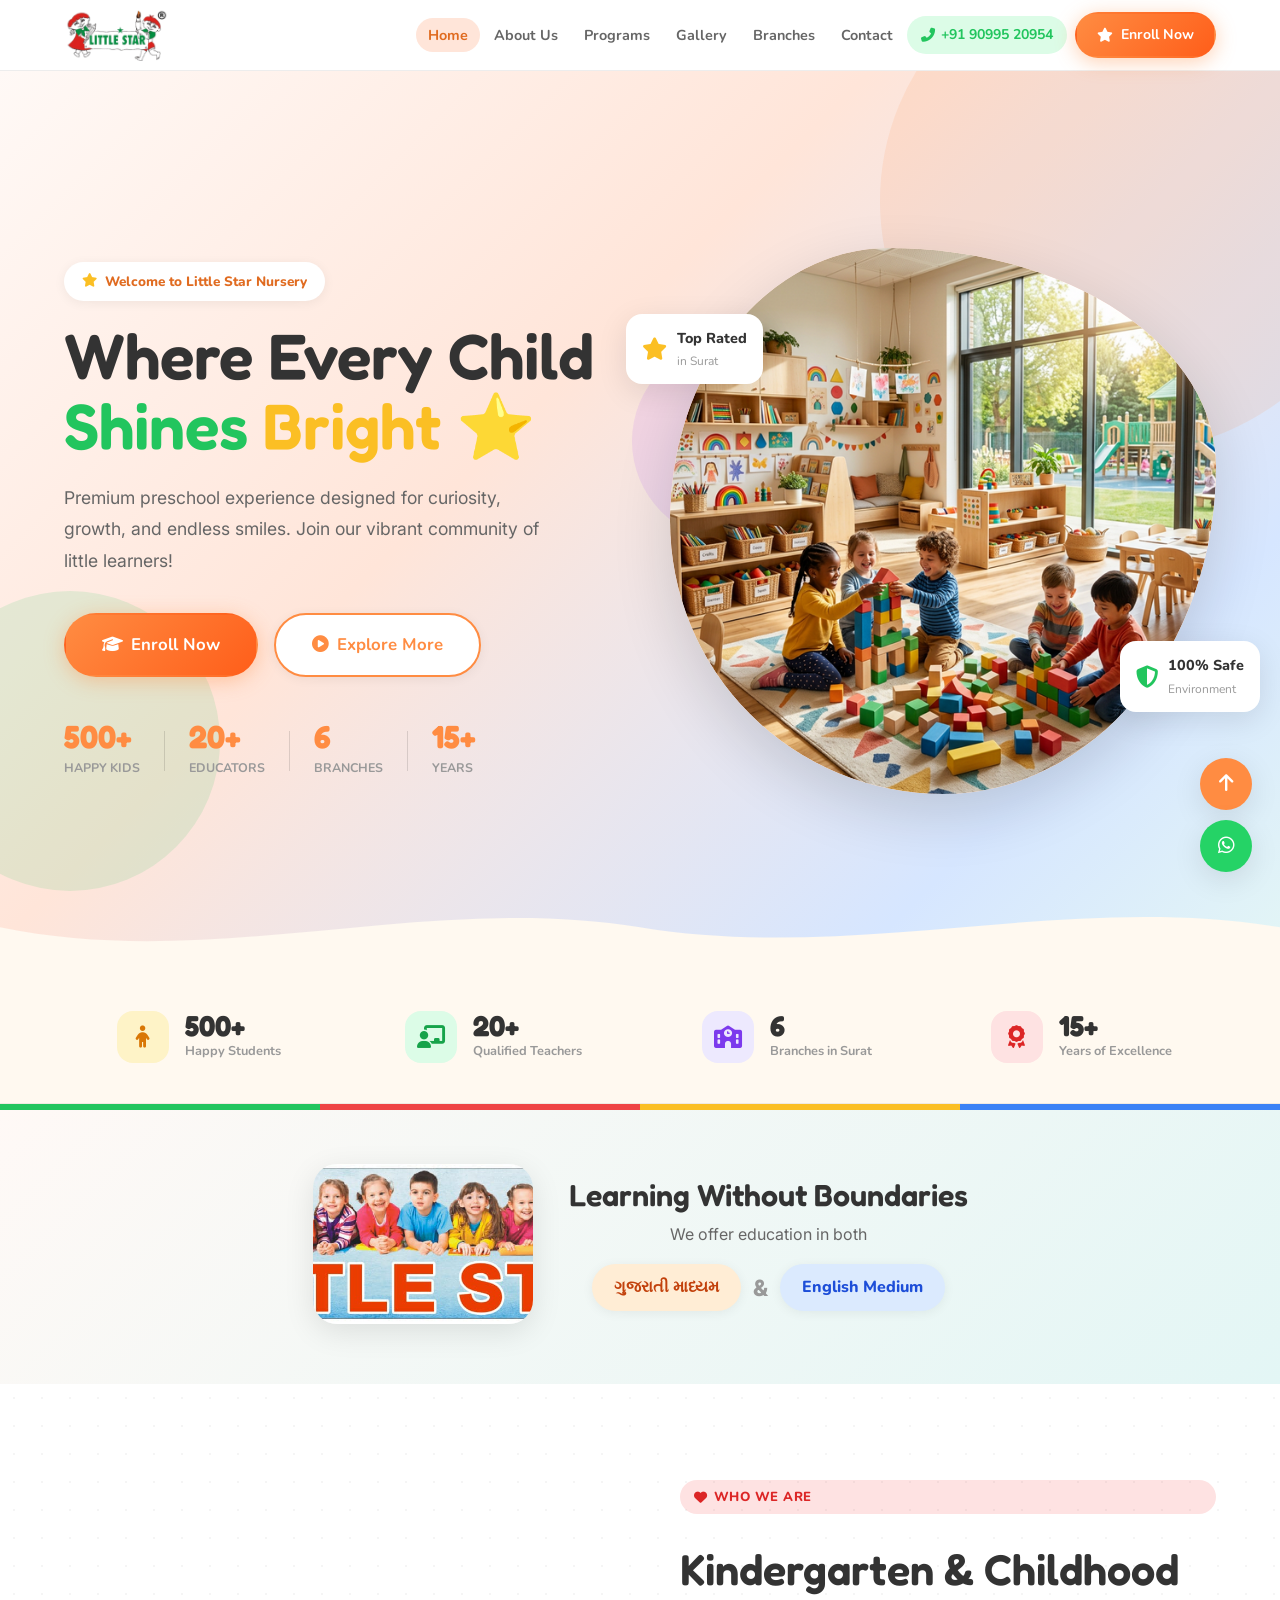
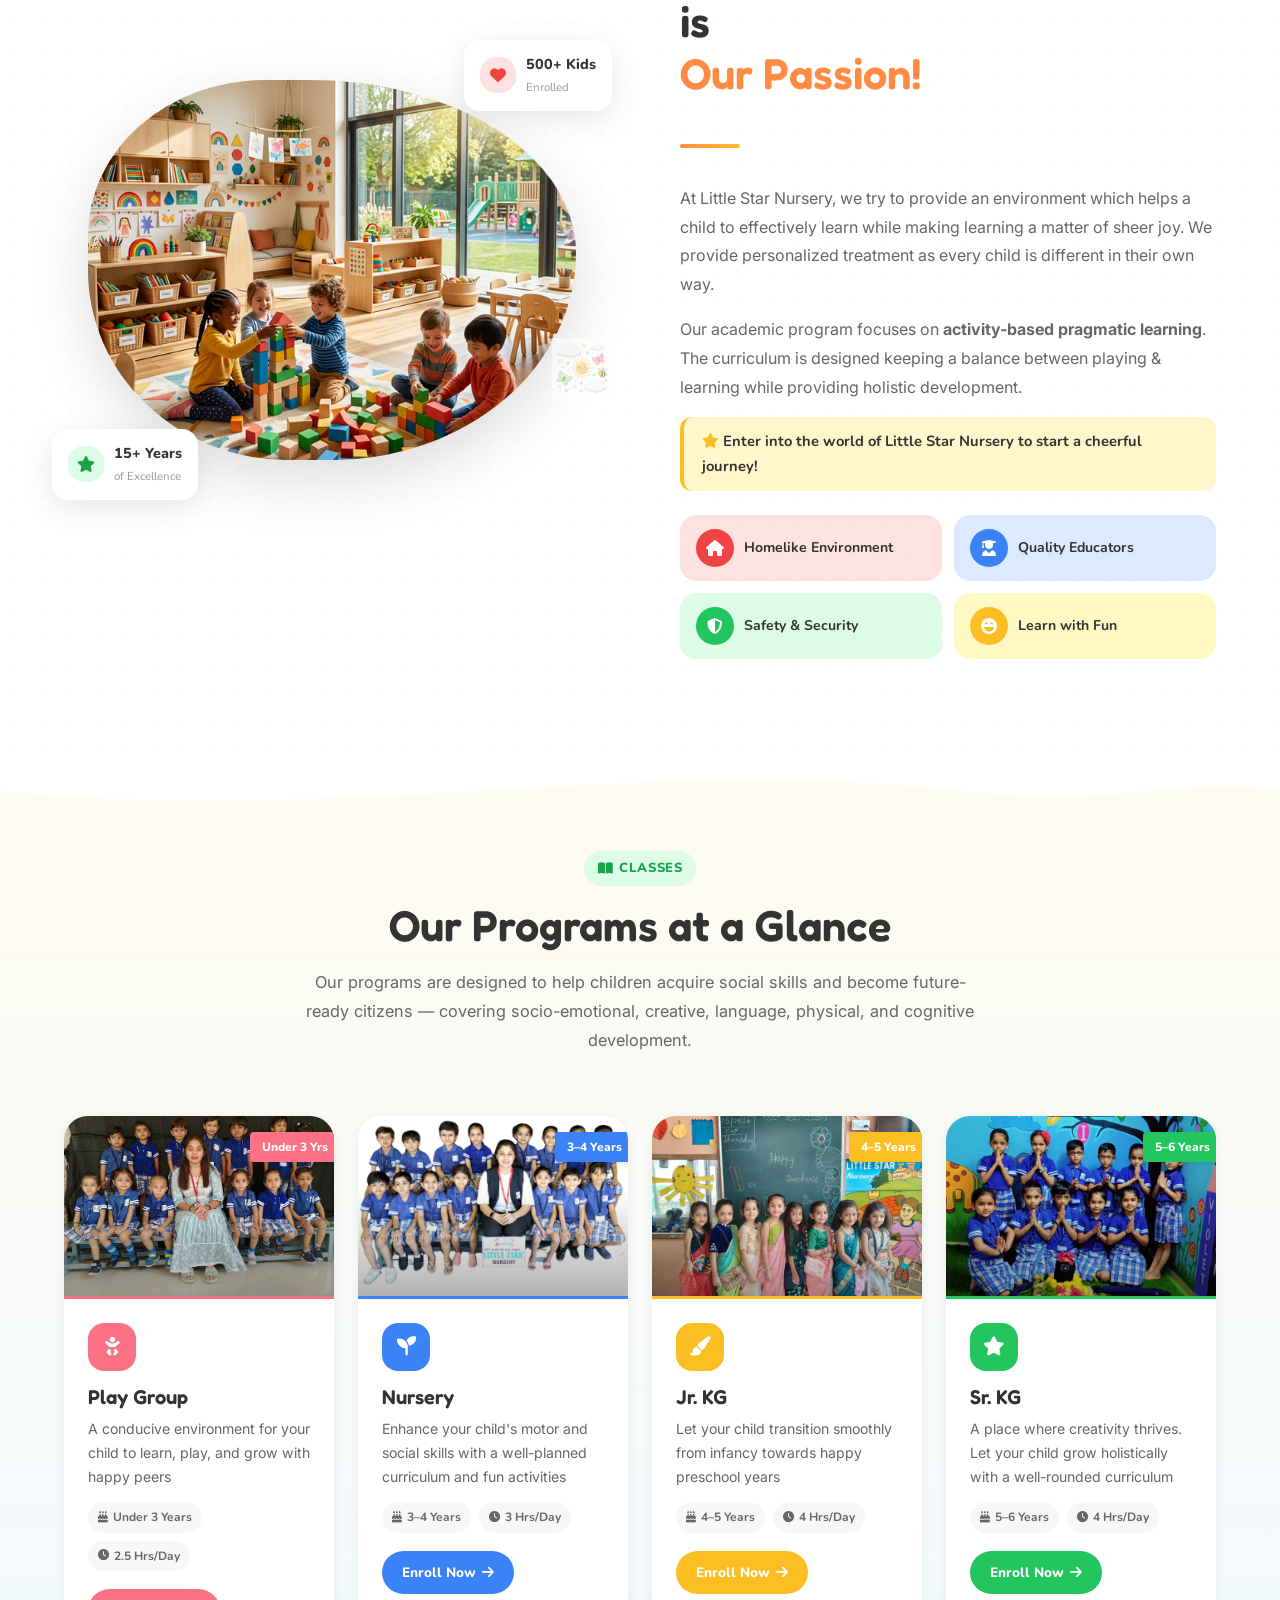
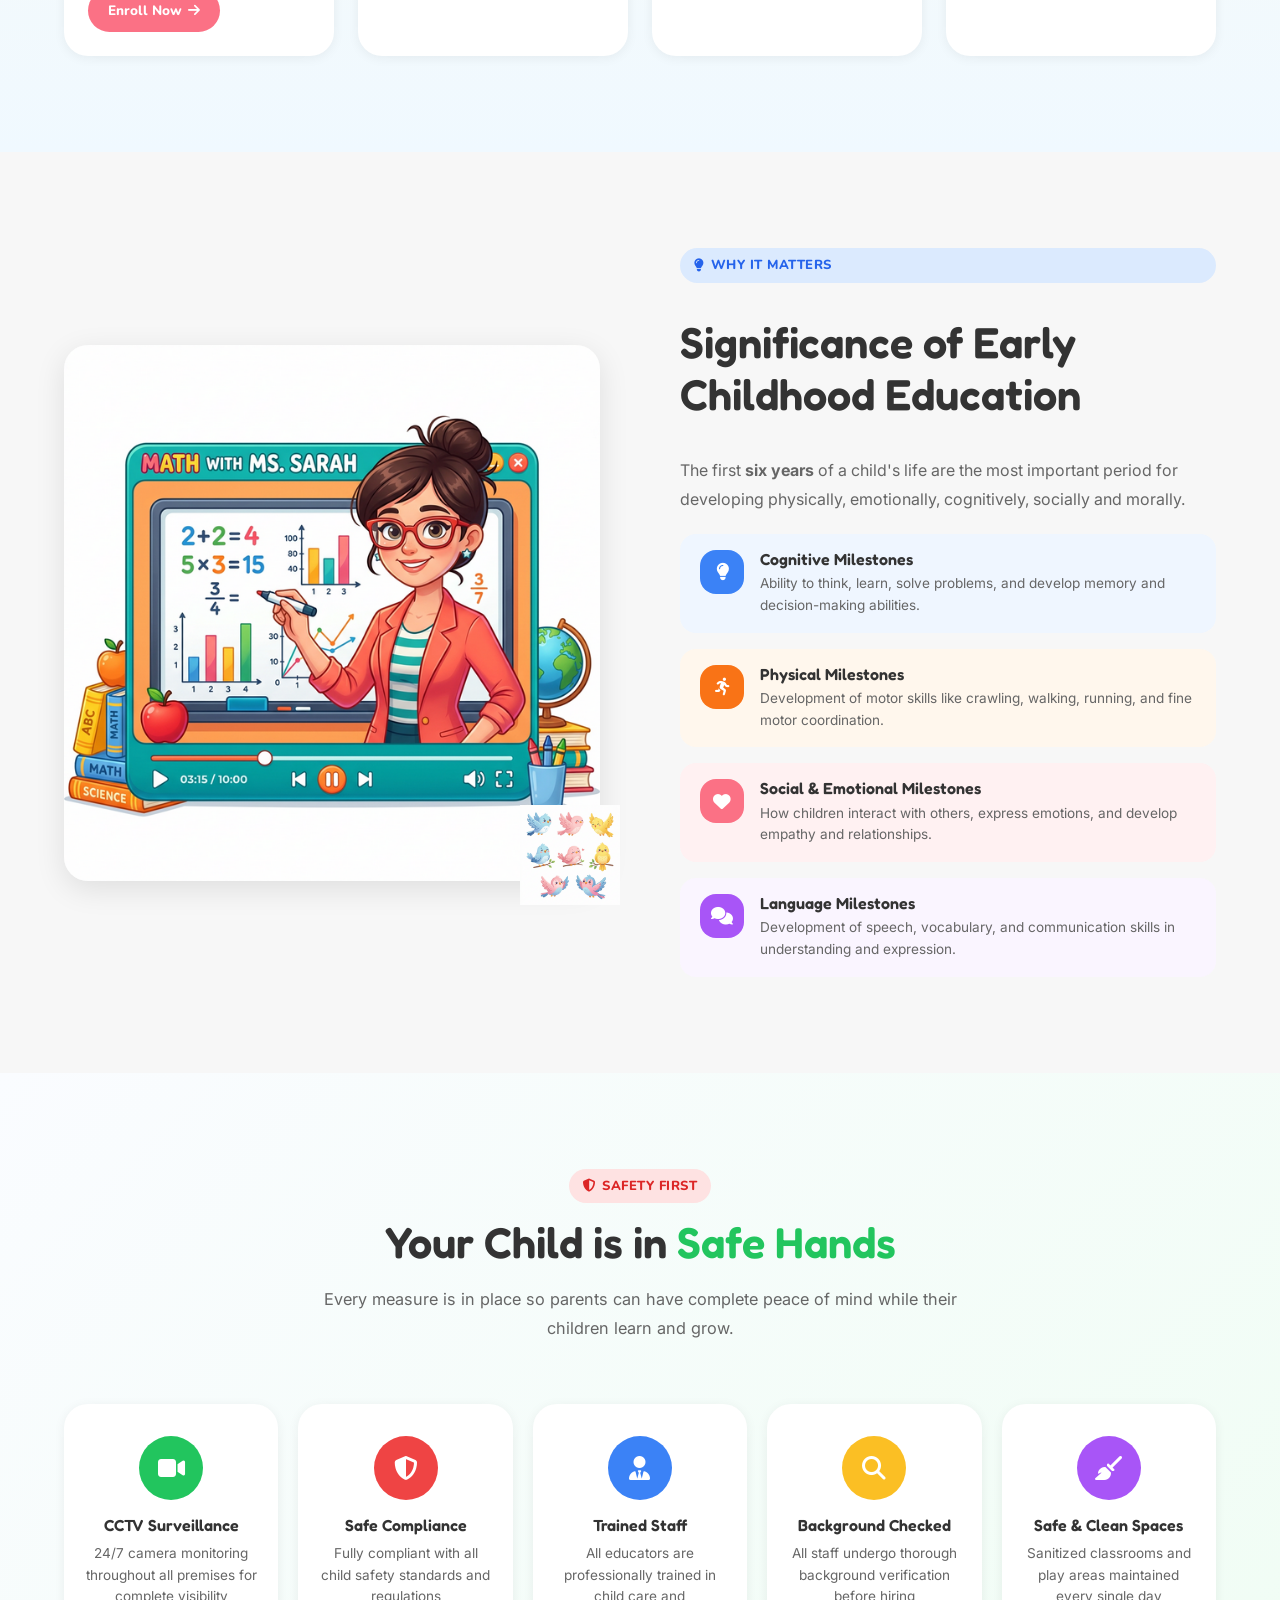
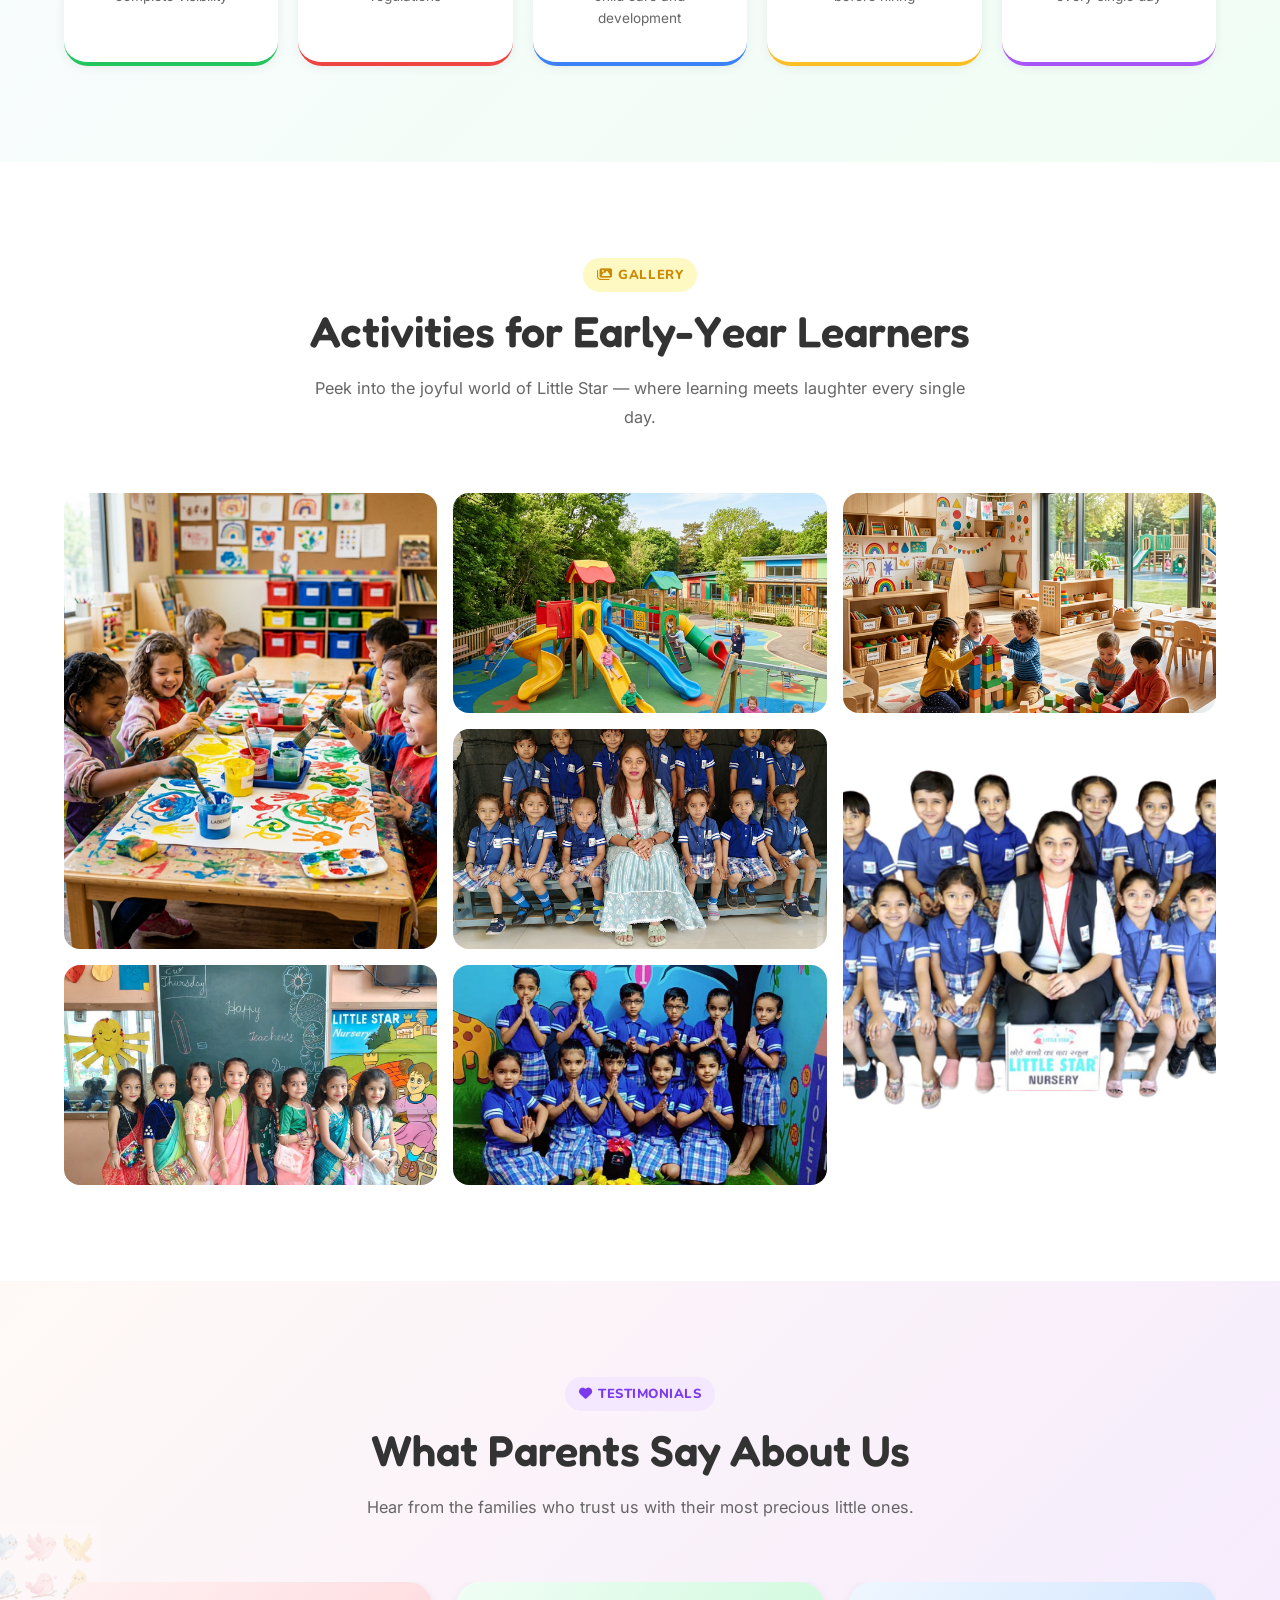
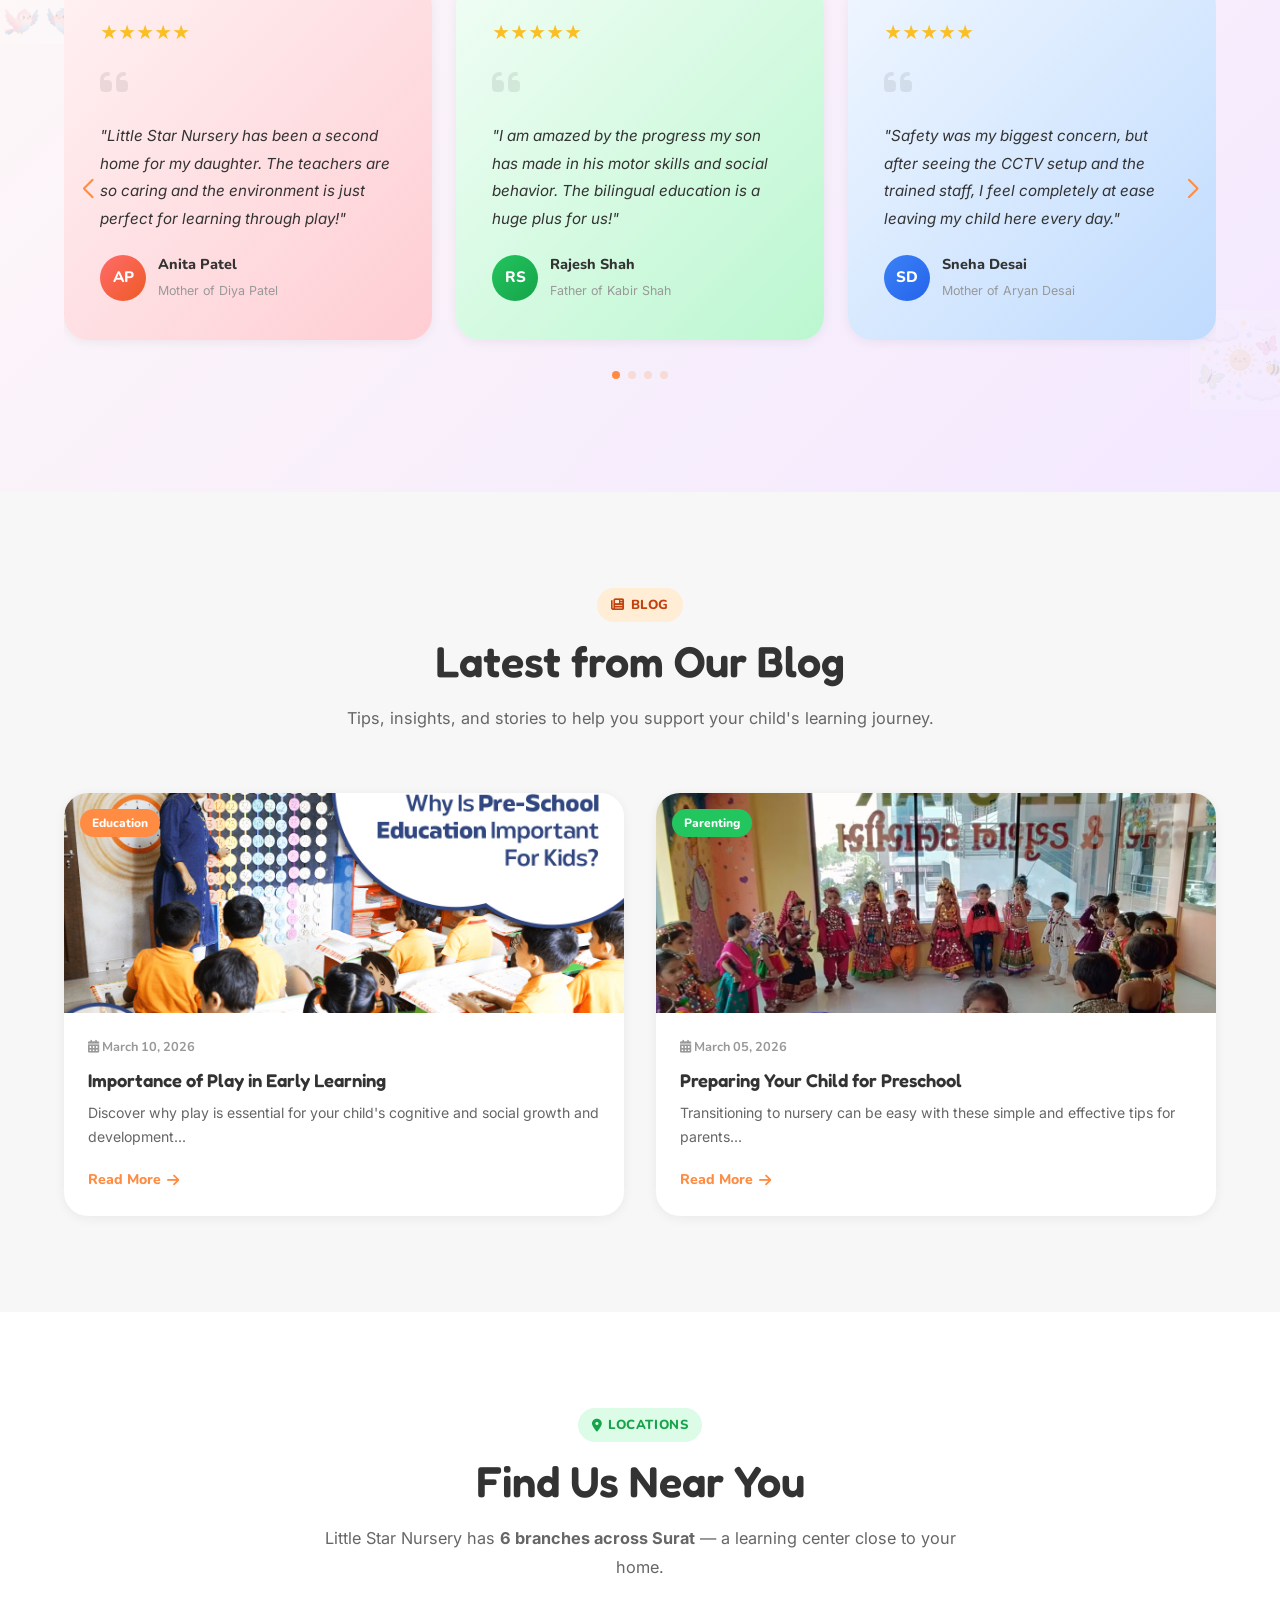
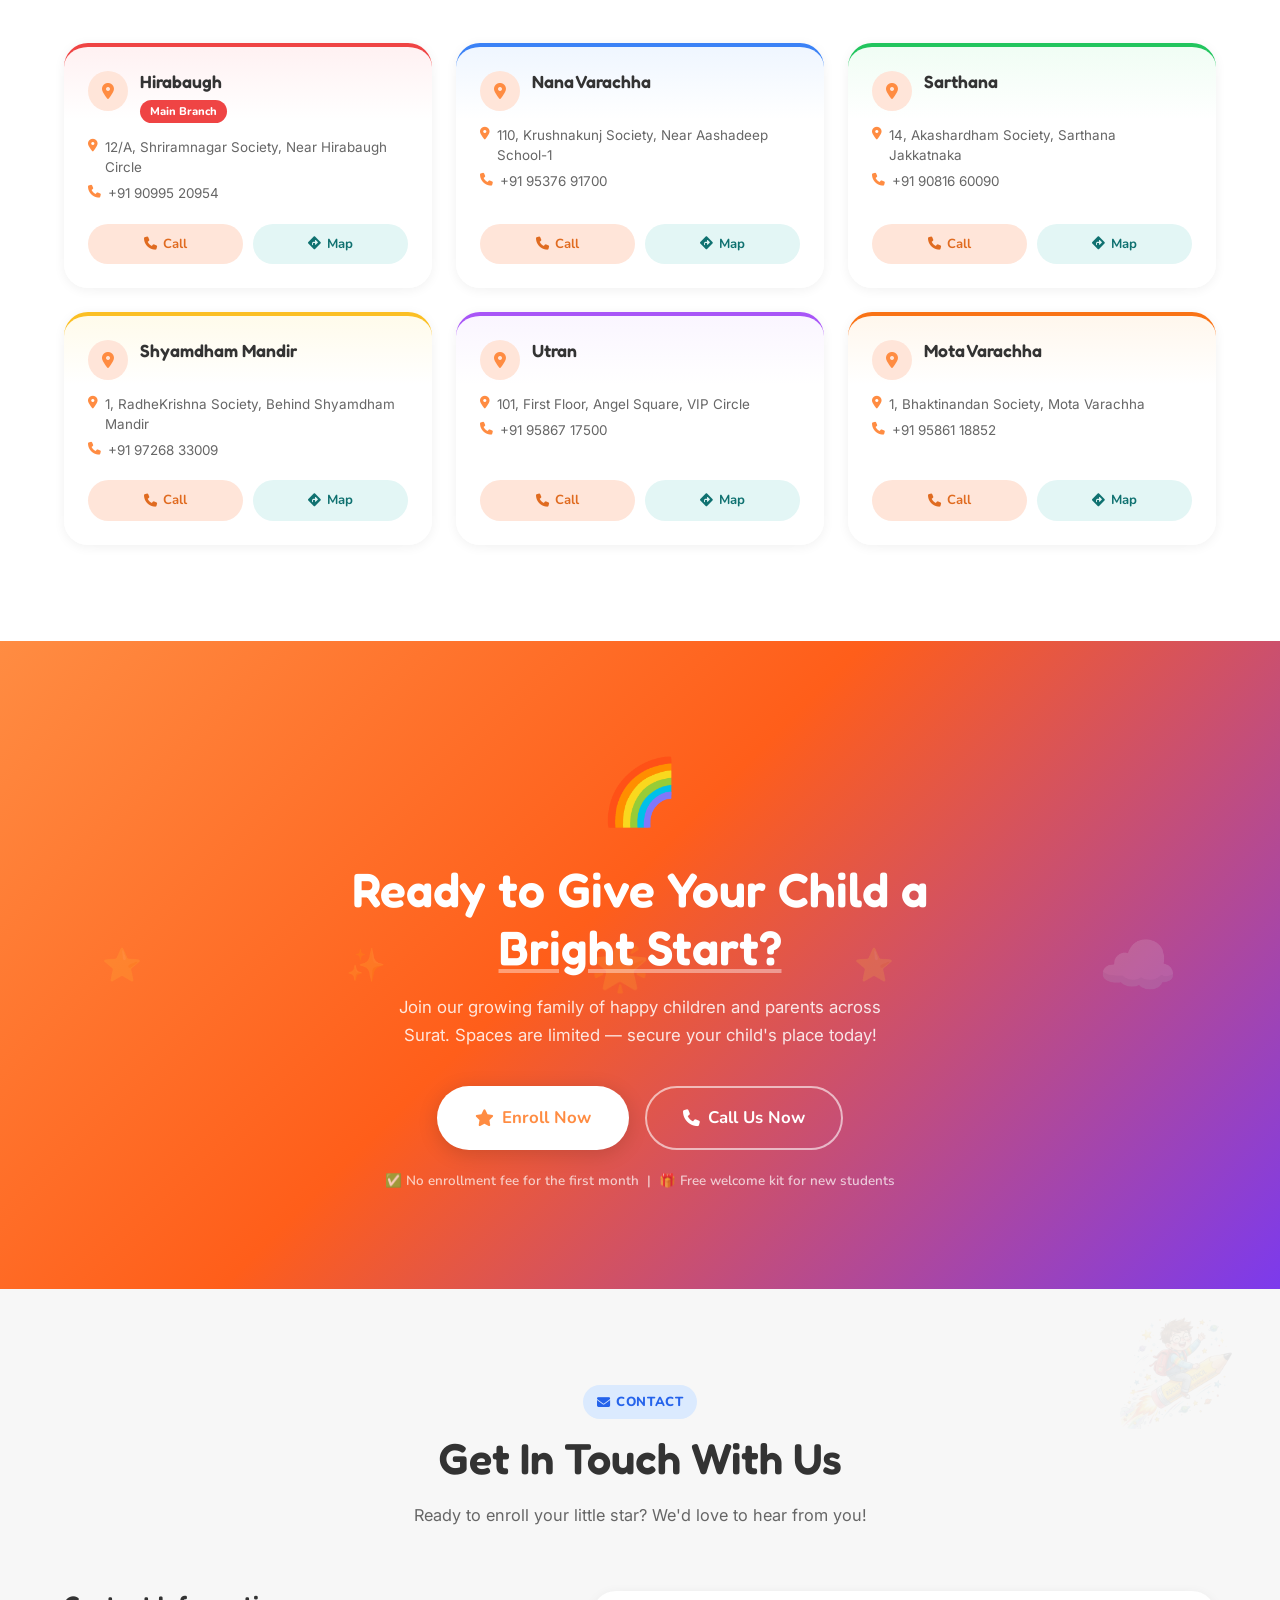
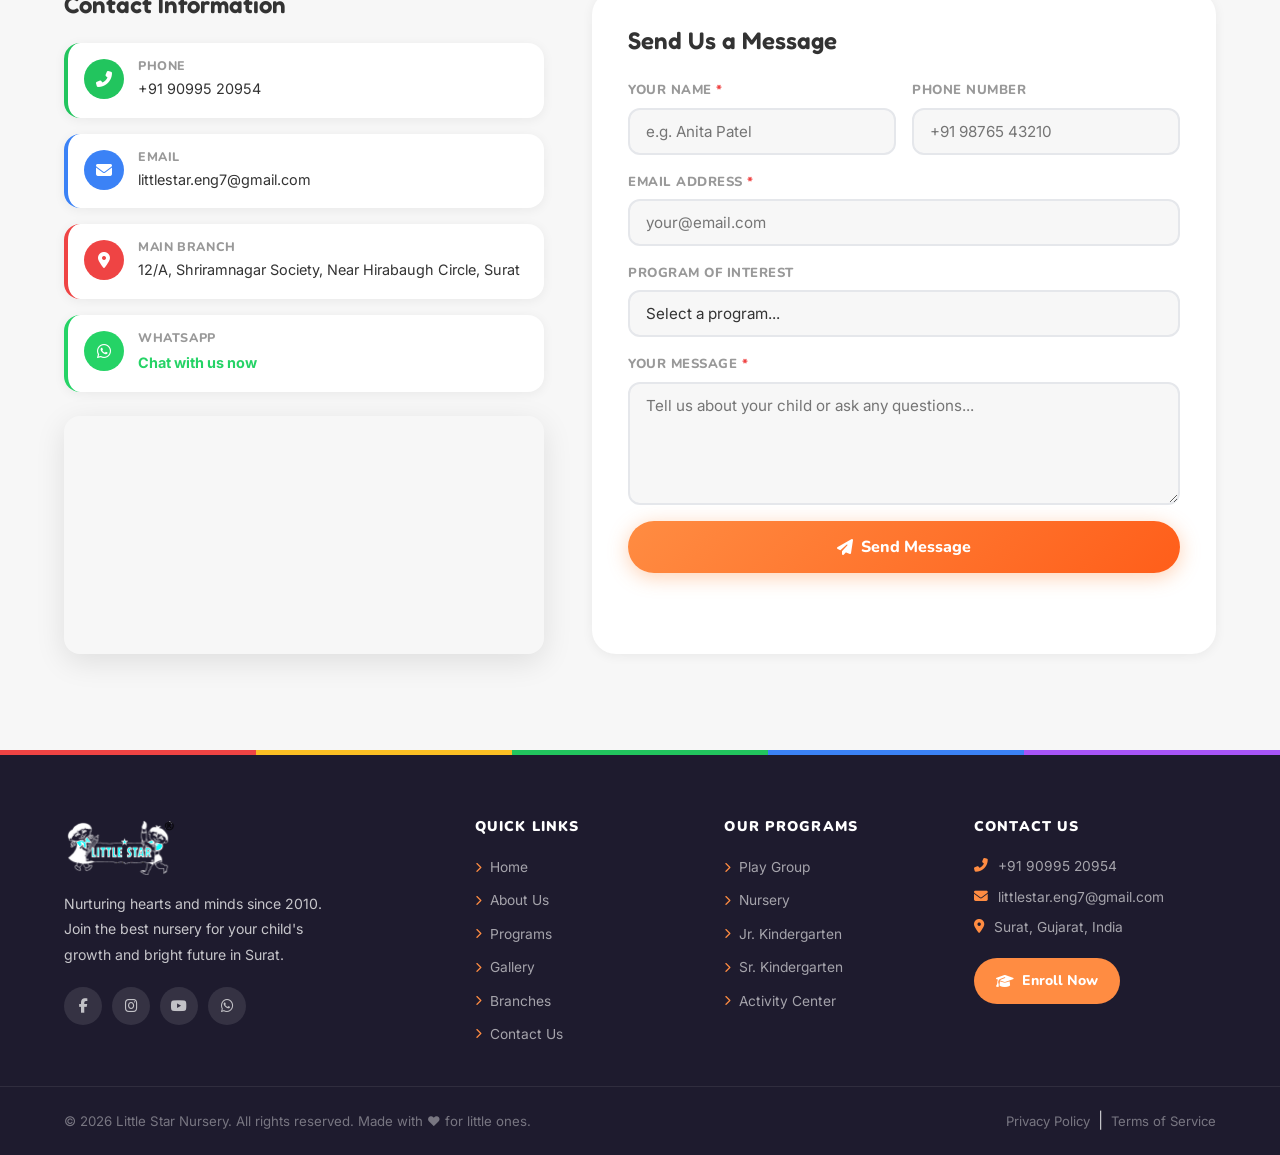
==== index.html @ d2637291 "First" ====
<!DOCTYPE html>
<html lang="en">

<head>
  <meta charset="UTF-8" />
  <meta name="viewport" content="width=device-width, initial-scale=1.0" />
  <title>Little Star Nursery | Premium Preschool & Learning Center – Surat</title>
  <meta name="description"
    content="Little Star Nursery – A vibrant, safe, and engaging preschool for your little stars to shine. Surat's best nursery offering English & Gujarati medium education." />
  <link rel="preconnect" href="https://fonts.googleapis.com" />
  <link rel="preconnect" href="https://fonts.gstatic.com" crossorigin />
  <link
    href="https://fonts.googleapis.com/css2?family=Fredoka:wght@400;500;600;700&family=Nunito:wght@400;500;600;700;800;900&family=Inter:wght@400;500;600&display=swap"
    rel="stylesheet" />
  <link rel="stylesheet" href="https://cdnjs.cloudflare.com/ajax/libs/font-awesome/6.4.0/css/all.min.css" />
  <link rel="stylesheet" href="https://cdn.jsdelivr.net/npm/swiper@11/swiper-bundle.min.css" />
  <link rel="stylesheet" href="style.css" />
</head>

<body>

  <!-- ========== HEADER / NAV ========== -->
  <header class="header" id="header">
    <nav class="nav container">
      <a href="#home" class="nav__logo">
        <img src="assets/images/logo.png" alt="Little Star Nursery Logo" class="nav__logo-img" />
      </a>

      <ul class="nav__menu" id="navMenu">
        <li><a href="#home" class="nav__link active">Home</a></li>
        <li><a href="#about" class="nav__link">About Us</a></li>
        <li><a href="#programs" class="nav__link">Programs</a></li>
        <li><a href="#gallery" class="nav__link">Gallery</a></li>
        <li><a href="#branches" class="nav__link">Branches</a></li>
        <li><a href="#contact" class="nav__link">Contact</a></li>
        <li>
          <a href="tel:+919099520954" class="nav__phone">
            <i class="fas fa-phone-alt"></i> +91 90995 20954
          </a>
        </li>
        <li><a href="#contact" class="btn btn--primary nav__cta"><i class="fas fa-star"></i> Enroll Now</a></li>
      </ul>

      <button class="nav__hamburger" id="hamburger" aria-label="Toggle menu" aria-expanded="false">
        <span></span><span></span><span></span>
      </button>
    </nav>
  </header>

  <!-- ========== HERO ========== -->
  <section class="hero" id="home">
    <div class="hero__circle hc-1"></div>
    <div class="hero__circle hc-2"></div>
    <div class="hero__circle hc-3"></div>
    <div class="hero__circle hc-4"></div>

    <div class="container hero__inner">
      <div class="hero__content" data-aos="fade-right">
        <div class="hero__badge-top">
          <i class="fas fa-star"></i> Welcome to Little Star Nursery
        </div>
        <h1 class="hero__heading">
          Where Every Child<br>
          <span class="ht-green">Shines</span>
          <span class="ht-yellow">Bright</span>
          <span class="ht-star">⭐</span>
        </h1>
        <p class="hero__sub">Premium preschool experience designed for curiosity, growth, and endless smiles. Join our
          vibrant community of little learners!</p>
        <div class="hero__actions">
          <a href="#contact" class="btn btn--primary btn--lg"><i class="fas fa-graduation-cap"></i> Enroll Now</a>
          <a href="#about" class="btn btn--outline btn--lg"><i class="fas fa-play-circle"></i> Explore More</a>
        </div>
        <div class="hero__stats">
          <div class="hero__stat">
            <span class="hero__stat-num" data-target="500" data-suffix="+">0+</span>
            <span class="hero__stat-label">Happy Kids</span>
          </div>
          <div class="hero__stat-divider"></div>
          <div class="hero__stat">
            <span class="hero__stat-num" data-target="20" data-suffix="+">0+</span>
            <span class="hero__stat-label">Educators</span>
          </div>
          <div class="hero__stat-divider"></div>
          <div class="hero__stat">
            <span class="hero__stat-num" data-target="6" data-suffix="">0</span>
            <span class="hero__stat-label">Branches</span>
          </div>
          <div class="hero__stat-divider"></div>
          <div class="hero__stat">
            <span class="hero__stat-num" data-target="15" data-suffix="+">0+</span>
            <span class="hero__stat-label">Years</span>
          </div>
        </div>
      </div>

      <div class="hero__visual" data-aos="fade-left">
        <div class="hero__img-wrap">
          <img src="assets/images/nursery_hero_vibrant.png" alt="Kids learning at Little Star Nursery"
            class="hero__main-img" />
          
        </div>
        <div class="hv-badge hv-badge-1">
            <i class="fas fa-star" style="color:#FBBF24;"></i>
            <div><strong>Top Rated</strong><span>in Surat</span></div>
          </div>
          <div class="hv-badge hv-badge-2">
            <i class="fas fa-shield-alt" style="color:#22C55E;"></i>
            <div><strong>100% Safe</strong><span>Environment</span></div>
          </div>
      </div>
    </div>

    <div class="hero__wave">
      <svg viewBox="0 0 1440 110" fill="none" xmlns="http://www.w3.org/2000/svg" preserveAspectRatio="none">
        <path d="M0 60C240 110 480 20 720 60C960 100 1200 20 1440 60V110H0V60Z" fill="#fff9f0" />
      </svg>
    </div>
  </section>

  <!-- ========== STATS BAR ========== -->
  <section class="stats-bar">
    <div class="container stats-grid">
      <div class="stat-item">
        <div class="stat-icon-wrap" style="background:#FEF3C7;color:#D97706;"><i class="fas fa-child"></i></div>
        <div>
          <div class="stat-num" data-target="500" data-suffix="+">0+</div>
          <div class="stat-label">Happy Students</div>
        </div>
      </div>
      <div class="stat-item">
        <div class="stat-icon-wrap" style="background:#DCFCE7;color:#16A34A;"><i class="fas fa-chalkboard-teacher"></i>
        </div>
        <div>
          <div class="stat-num" data-target="20" data-suffix="+">0+</div>
          <div class="stat-label">Qualified Teachers</div>
        </div>
      </div>
      <div class="stat-item">
        <div class="stat-icon-wrap" style="background:#EDE9FE;color:#7C3AED;"><i class="fas fa-school"></i></div>
        <div>
          <div class="stat-num" data-target="6" data-suffix="">0</div>
          <div class="stat-label">Branches in Surat</div>
        </div>
      </div>
      <div class="stat-item">
        <div class="stat-icon-wrap" style="background:#FEE2E2;color:#DC2626;"><i class="fas fa-award"></i></div>
        <div>
          <div class="stat-num" data-target="15" data-suffix="+">0+</div>
          <div class="stat-label">Years of Excellence</div>
        </div>
      </div>
    </div>
  </section>

  <main>

    <!-- ========== BILINGUAL BANNER ========== -->
    <section class="bilingual-section">
      <div class="bilingual-stripe-bar">
        <div class="bsb-green"></div>
        <div class="bsb-red"></div>
        <div class="bsb-yellow"></div>
        <div class="bsb-blue"></div>
      </div>
      <div class="container bilingual-inner">
       
        <div class="bilingual-main">
          <div class="bilingual-banner-img">
            <img src="assets/images/littlestar.jpg" alt="Little Star Nursery" />
          </div>
          <div class="bilingual-text-box">
            <h2>Learning Without Boundaries</h2>
            <p>We offer education in both</p>
            <div class="lang-pills">
              <span class="lang-pill guj-pill">ગુજરાતી માધ્યમ</span>
              <span class="lang-amp">&amp;</span>
              <span class="lang-pill eng-pill">English Medium</span>
            </div>
          </div>
        </div>
      
      </div>
    </section>

    <!-- ========== ABOUT ========== -->
    <section class="about-section section" id="about">
      <div class="about-dot-pattern"></div>
      <div class="container">
        <div class="about-wrapper">
          <div class="about-img-side" data-aos="fade-right">
            <div class="about-blob-wrap">
              <img src="assets/images/nursery_hero_vibrant.png" alt="Little Star Learning Environment"
                class="about-blob-img" />
            </div>
            <div class="about-float-card afc-1">
              <div class="afc-icon" style="background:#DCFCE7;color:#16A34A;"><i class="fas fa-star"></i></div>
              <div><strong>15+ Years</strong><span>of Excellence</span></div>
            </div>
            <div class="about-float-card afc-2">
              <div class="afc-icon" style="background:#FEE2E2;color:#EF4444;"><i class="fas fa-heart"></i></div>
              <div><strong>500+ Kids</strong><span>Enrolled</span></div>
            </div>
            <div class="about-decor-image">
              <img src="assets/images/nursery_decor.png" alt="" />
            </div>
          </div>

          <div class="about-content-side" data-aos="fade-left">
            <span class="sec-badge badge-red"><i class="fas fa-heart"></i> Who We Are</span>
            <h2 class="sec-heading">
              Kindergarten &amp; Childhood is<br>
              <span class="sh-accent">Our Passion!</span>
            </h2>
            <div class="sh-underline"></div>
            <p class="about-text">At Little Star Nursery, we try to provide an environment which helps a child to
              effectively learn while making learning a matter of sheer joy. We provide personalized treatment as every
              child is different in their own way.</p>
            <p class="about-text">Our academic program focuses on <strong>activity-based pragmatic learning</strong>.
              The curriculum is designed keeping a balance between playing &amp; learning while providing holistic
              development.</p>
            <p class="about-tagline">
              <i class="fas fa-star" style="color:#FBBF24;"></i>
              Enter into the world of Little Star Nursery to start a cheerful journey!
            </p>
            <div class="feature-bubbles-grid">
              <div class="fb-item fbi-red">
                <div class="fbi-icon"><i class="fas fa-home"></i></div>
                <span>Homelike Environment</span>
              </div>
              <div class="fb-item fbi-blue">
                <div class="fbi-icon"><i class="fas fa-user-graduate"></i></div>
                <span>Quality Educators</span>
              </div>
              <div class="fb-item fbi-green">
                <div class="fbi-icon"><i class="fas fa-shield-alt"></i></div>
                <span>Safety &amp; Security</span>
              </div>
              <div class="fb-item fbi-yellow">
                <div class="fbi-icon"><i class="fas fa-laugh-beam"></i></div>
                <span>Learn with Fun</span>
              </div>
            </div>
          </div>
        </div>
      </div>
    </section>

    <!-- ========== PROGRAMS ========== -->
    <section class="programs-section section" id="programs">
      <div class="programs-wave-top">
        <svg viewBox="0 0 1440 80" fill="none" xmlns="http://www.w3.org/2000/svg" preserveAspectRatio="none">
          <path d="M0 40C360 80 720 0 1080 40C1260 60 1350 20 1440 40V0H0V40Z" fill="white" />
        </svg>
      </div>
      <div class="container">
        <div class="section-header text-center" data-aos="fade-up">
          <span class="sec-badge badge-green"><i class="fas fa-book-open"></i> Classes</span>
          <h2 class="sec-heading">Our Programs at a Glance</h2>
          <p class="sec-lead">Our programs are designed to help children acquire social skills and become future-ready
            citizens — covering socio-emotional, creative, language, physical, and cognitive development.</p>
        </div>

        <div class="programs-grid">
          <!-- Play Group -->
          <div class="prog-card" data-aos="fade-up" data-aos-delay="0">
            <div class="prog-ribbon ribbon-pink">Under 3 Yrs</div>
            <div class="prog-img-wrap">
              <img src="assets/images/class-1.jpg" alt="Play Group" />
              <div class="prog-img-overlay"></div>
            </div>
            <div class="prog-body prog-body-pink">
              <div class="prog-icon pi-pink"><i class="fas fa-baby"></i></div>
              <h3>Play Group</h3>
              <p>A conducive environment for your child to learn, play, and grow with happy peers</p>
              <div class="prog-meta">
                <span class="pm-item"><i class="fas fa-birthday-cake"></i> Under 3 Years</span>
                <span class="pm-item"><i class="fas fa-clock"></i> 2.5 Hrs/Day</span>
              </div>
              <a href="#contact" class="prog-btn pbtn-pink">Enroll Now <i class="fas fa-arrow-right"></i></a>
            </div>
          </div>

          <!-- Nursery -->
          <div class="prog-card" data-aos="fade-up" data-aos-delay="100">
            <div class="prog-ribbon ribbon-blue">3–4 Years</div>
            <div class="prog-img-wrap">
              <img src="assets/images/class-2.jpg" alt="Nursery" />
              <div class="prog-img-overlay"></div>
            </div>
            <div class="prog-body prog-body-blue">
              <div class="prog-icon pi-blue"><i class="fas fa-seedling"></i></div>
              <h3>Nursery</h3>
              <p>Enhance your child's motor and social skills with a well-planned curriculum and fun activities</p>
              <div class="prog-meta">
                <span class="pm-item"><i class="fas fa-birthday-cake"></i> 3–4 Years</span>
                <span class="pm-item"><i class="fas fa-clock"></i> 3 Hrs/Day</span>
              </div>
              <a href="#contact" class="prog-btn pbtn-blue">Enroll Now <i class="fas fa-arrow-right"></i></a>
            </div>
          </div>

          <!-- Jr. KG -->
          <div class="prog-card" data-aos="fade-up" data-aos-delay="200">
            <div class="prog-ribbon ribbon-yellow">4–5 Years</div>
            <div class="prog-img-wrap">
              <img src="assets/images/class-3.jpg" alt="JR.KG" />
              <div class="prog-img-overlay"></div>
            </div>
            <div class="prog-body prog-body-yellow">
              <div class="prog-icon pi-yellow"><i class="fas fa-paint-brush"></i></div>
              <h3>Jr. KG</h3>
              <p>Let your child transition smoothly from infancy towards happy preschool years</p>
              <div class="prog-meta">
                <span class="pm-item"><i class="fas fa-birthday-cake"></i> 4–5 Years</span>
                <span class="pm-item"><i class="fas fa-clock"></i> 4 Hrs/Day</span>
              </div>
              <a href="#contact" class="prog-btn pbtn-yellow">Enroll Now <i class="fas fa-arrow-right"></i></a>
            </div>
          </div>

          <!-- Sr. KG -->
          <div class="prog-card" data-aos="fade-up" data-aos-delay="300">
            <div class="prog-ribbon ribbon-green">5–6 Years</div>
            <div class="prog-img-wrap">
              <img src="assets/images/class-4.jpg" alt="SR.KG" />
              <div class="prog-img-overlay"></div>
            </div>
            <div class="prog-body prog-body-green">
              <div class="prog-icon pi-green"><i class="fas fa-star"></i></div>
              <h3>Sr. KG</h3>
              <p>A place where creativity thrives. Let your child grow holistically with a well-rounded curriculum</p>
              <div class="prog-meta">
                <span class="pm-item"><i class="fas fa-birthday-cake"></i> 5–6 Years</span>
                <span class="pm-item"><i class="fas fa-clock"></i> 4 Hrs/Day</span>
              </div>
              <a href="#contact" class="prog-btn pbtn-green">Enroll Now <i class="fas fa-arrow-right"></i></a>
            </div>
          </div>
        </div>
      </div>
    </section>

    <!-- ========== EARLY EDUCATION ========== -->
    <section class="early-edu-section section">
      <div class="container">
        <div class="early-edu-wrapper">
          <div class="early-edu-visual" data-aos="fade-right">
            <img src="assets/images/educator_illustration.png" alt="Early Childhood Education" class="edu-main-img" />
            <div class="edu-birds-decor">
              <img src="assets/images/playful_birds.png" alt="" />
            </div>
          </div>
          <div class="early-edu-content" data-aos="fade-left">
            <span class="sec-badge badge-blue"><i class="fas fa-lightbulb"></i> Why It Matters</span>
            <h2 class="sec-heading">Significance of Early Childhood Education</h2>
            <p class="early-lead">The first <strong>six years</strong> of a child's life are the most important period
              for developing physically, emotionally, cognitively, socially and morally.</p>
            <div class="milestones-list">
              <div class="milestone-item mi-blue">
                <div class="mi-icon"><i class="fas fa-lightbulb"></i></div>
                <div class="mi-text">
                  <h4>Cognitive Milestones</h4>
                  <p>Ability to think, learn, solve problems, and develop memory and decision-making abilities.</p>
                </div>
              </div>
              <div class="milestone-item mi-orange">
                <div class="mi-icon"><i class="fas fa-running"></i></div>
                <div class="mi-text">
                  <h4>Physical Milestones</h4>
                  <p>Development of motor skills like crawling, walking, running, and fine motor coordination.</p>
                </div>
              </div>
              <div class="milestone-item mi-pink">
                <div class="mi-icon"><i class="fas fa-heart"></i></div>
                <div class="mi-text">
                  <h4>Social &amp; Emotional Milestones</h4>
                  <p>How children interact with others, express emotions, and develop empathy and relationships.</p>
                </div>
              </div>
              <div class="milestone-item mi-purple">
                <div class="mi-icon"><i class="fas fa-comments"></i></div>
                <div class="mi-text">
                  <h4>Language Milestones</h4>
                  <p>Development of speech, vocabulary, and communication skills in understanding and expression.</p>
                </div>
              </div>
            </div>
          </div>
        </div>
      </div>
    </section>

    <!-- ========== SAFETY ========== -->
    <section class="safety-section section" id="safety">
      <div class="container">
        <div class="section-header text-center" data-aos="fade-up">
          <span class="sec-badge badge-red"><i class="fas fa-shield-alt"></i> Safety First</span>
          <h2 class="sec-heading">Your Child is in <span class="sh-green">Safe Hands</span></h2>
          <p class="sec-lead">Every measure is in place so parents can have complete peace of mind while their children
            learn and grow.</p>
        </div>
        <div class="safety-grid">
          <div class="safety-card scard-green" data-aos="fade-up" data-aos-delay="0">
            <div class="sc-icon-ring"><i class="fas fa-video"></i></div>
            <h4>CCTV Surveillance</h4>
            <p>24/7 camera monitoring throughout all premises for complete visibility</p>
          </div>
          <div class="safety-card scard-red" data-aos="fade-up" data-aos-delay="100">
            <div class="sc-icon-ring"><i class="fas fa-shield-alt"></i></div>
            <h4>Safe Compliance</h4>
            <p>Fully compliant with all child safety standards and regulations</p>
          </div>
          <div class="safety-card scard-blue" data-aos="fade-up" data-aos-delay="200">
            <div class="sc-icon-ring"><i class="fas fa-user-tie"></i></div>
            <h4>Trained Staff</h4>
            <p>All educators are professionally trained in child care and development</p>
          </div>
          <div class="safety-card scard-yellow" data-aos="fade-up" data-aos-delay="300">
            <div class="sc-icon-ring"><i class="fas fa-search"></i></div>
            <h4>Background Checked</h4>
            <p>All staff undergo thorough background verification before hiring</p>
          </div>
          <div class="safety-card scard-purple" data-aos="fade-up" data-aos-delay="400">
            <div class="sc-icon-ring"><i class="fas fa-broom"></i></div>
            <h4>Safe &amp; Clean Spaces</h4>
            <p>Sanitized classrooms and play areas maintained every single day</p>
          </div>
        </div>
      </div>
    </section>

    <!-- ========== GALLERY ========== -->
    <section class="gallery-section section" id="gallery">
      <div class="container">
        <div class="section-header text-center" data-aos="fade-up">
          <span class="sec-badge badge-yellow"><i class="fas fa-images"></i> Gallery</span>
          <h2 class="sec-heading">Activities for Early-Year Learners</h2>
          <p class="sec-lead">Peek into the joyful world of Little Star — where learning meets laughter every single
            day.</p>
        </div>
        <div class="gallery-mosaic" data-aos="fade-up">
          <div class="gm-item gm-large">
            <img src="assets/images/nursery_gallery_activity.png" alt="Art & Craft Activity" />
            <div class="gm-overlay">
              <div class="gmo-content">
                <i class="fas fa-palette"></i>
                <h4>Art &amp; Craft Activities</h4>
                <p>Creative expression through colors</p>
              </div>
            </div>
          </div>
          <div class="gm-item">
            <img src="assets/images/nursery_gallery_playground.png" alt="Outdoor Playground" />
            <div class="gm-overlay">
              <div class="gmo-content">
                <i class="fas fa-tree"></i>
                <h4>Outdoor Playground</h4>
                <p>Fun-filled physical activities</p>
              </div>
            </div>
          </div>
          <div class="gm-item">
            <img src="assets/images/nursery_hero_vibrant.png" alt="Classroom Learning" />
            <div class="gm-overlay">
              <div class="gmo-content">
                <i class="fas fa-cubes"></i>
                <h4>Classroom Learning</h4>
                <p>Play-based structured learning</p>
              </div>
            </div>
          </div>
          <div class="gm-item">
            <img src="assets/images/class-1.jpg" alt="With Our Teachers" />
            <div class="gm-overlay">
              <div class="gmo-content">
                <i class="fas fa-chalkboard-teacher"></i>
                <h4>With Our Teachers</h4>
                <p>Caring and dedicated educators</p>
              </div>
            </div>
          </div>
          <div class="gm-item gm-large">
            <img src="assets/images/class-2.jpg" alt="Our Little Stars" />
            <div class="gm-overlay">
              <div class="gmo-content">
                <i class="fas fa-users"></i>
                <h4>Our Little Stars</h4>
                <p>Growing together every day</p>
              </div>
            </div>
          </div>
          <div class="gm-item">
            <img src="assets/images/class-3.jpg" alt="Jr KG Activities" />
            <div class="gm-overlay">
              <div class="gmo-content">
                <i class="fas fa-paint-brush"></i>
                <h4>Jr. KG Program</h4>
                <p>Creative play and exploration</p>
              </div>
            </div>
          </div>
          <div class="gm-item">
            <img src="assets/images/class-4.jpg" alt="Sr KG Program" />
            <div class="gm-overlay">
              <div class="gmo-content">
                <i class="fas fa-graduation-cap"></i>
                <h4>Sr. KG Program</h4>
                <p>School readiness activities</p>
              </div>
            </div>
          </div>
        </div>
      </div>
    </section>

    <!-- ========== TESTIMONIALS ========== -->
    <section class="testimonials-section section" id="testimonials">
      <div class="testimonials-bg-decor">
        <img src="assets/images/playful_birds.png" alt="" class="tb-birds-left" />
        <img src="assets/images/nursery_decor.png" alt="" class="tb-decor-right" />
      </div>
      <div class="container">
        <div class="section-header text-center" data-aos="fade-up">
          <span class="sec-badge badge-purple"><i class="fas fa-heart"></i> Testimonials</span>
          <h2 class="sec-heading">What Parents Say About Us</h2>
          <p class="sec-lead">Hear from the families who trust us with their most precious little ones.</p>
        </div>

        <div class="swiper testimonial-swiper" data-aos="fade-up">
          <div class="swiper-wrapper">
            <div class="swiper-slide">
              <div class="testi-card tc-coral">
                <div class="tc-stars">★★★★★</div>
                <div class="tc-quote-icon"><i class="fas fa-quote-left"></i></div>
                <p class="tc-text">"Little Star Nursery has been a second home for my daughter. The teachers are so
                  caring and the environment is just perfect for learning through play!"</p>
                <div class="tc-author-row">
                  <div class="tc-avatar" style="background:linear-gradient(135deg,#FF6B6B,#ee5a24);">AP</div>
                  <div>
                    <strong>Anita Patel</strong>
                    <span>Mother of Diya Patel</span>
                  </div>
                </div>
              </div>
            </div>
            <div class="swiper-slide">
              <div class="testi-card tc-green">
                <div class="tc-stars">★★★★★</div>
                <div class="tc-quote-icon"><i class="fas fa-quote-left"></i></div>
                <p class="tc-text">"I am amazed by the progress my son has made in his motor skills and social behavior.
                  The bilingual education is a huge plus for us!"</p>
                <div class="tc-author-row">
                  <div class="tc-avatar" style="background:linear-gradient(135deg,#22C55E,#16A34A);">RS</div>
                  <div>
                    <strong>Rajesh Shah</strong>
                    <span>Father of Kabir Shah</span>
                  </div>
                </div>
              </div>
            </div>
            <div class="swiper-slide">
              <div class="testi-card tc-blue">
                <div class="tc-stars">★★★★★</div>
                <div class="tc-quote-icon"><i class="fas fa-quote-left"></i></div>
                <p class="tc-text">"Safety was my biggest concern, but after seeing the CCTV setup and the trained
                  staff, I feel completely at ease leaving my child here every day."</p>
                <div class="tc-author-row">
                  <div class="tc-avatar" style="background:linear-gradient(135deg,#3B82F6,#2563EB);">SD</div>
                  <div>
                    <strong>Sneha Desai</strong>
                    <span>Mother of Aryan Desai</span>
                  </div>
                </div>
              </div>
            </div>
            <div class="swiper-slide">
              <div class="testi-card tc-purple">
                <div class="tc-stars">★★★★★</div>
                <div class="tc-quote-icon"><i class="fas fa-quote-left"></i></div>
                <p class="tc-text">"The structured curriculum and focus on creative play have truly helped our child
                  bloom. Little Star is simply the best nursery in Surat!"</p>
                <div class="tc-author-row">
                  <div class="tc-avatar" style="background:linear-gradient(135deg,#A855F7,#7C3AED);">MK</div>
                  <div>
                    <strong>Meera Kapadia</strong>
                    <span>Mother of Reyansh</span>
                  </div>
                </div>
              </div>
            </div>
          </div>
          <div class="swiper-pagination"></div>
          <div class="swiper-button-next"></div>
          <div class="swiper-button-prev"></div>
        </div>
      </div>
    </section>

    <!-- ========== BLOG ========== -->
    <section class="blog-section section" id="blog">
      <div class="container">
        <div class="section-header text-center" data-aos="fade-up">
          <span class="sec-badge badge-orange"><i class="fas fa-newspaper"></i> Blog</span>
          <h2 class="sec-heading">Latest from Our Blog</h2>
          <p class="sec-lead">Tips, insights, and stories to help you support your child's learning journey.</p>
        </div>
        <div class="blog-grid">
          <div class="blog-card" data-aos="fade-up" data-aos-delay="0">
            <div class="blog-img-wrap">
              <img src="assets/images/blog-1.jpg" alt="Childhood Development" />
              <div class="blog-category-tag">Education</div>
            </div>
            <div class="blog-body">
              <span class="blog-date"><i class="fas fa-calendar-alt"></i> March 10, 2026</span>
              <h4>Importance of Play in Early Learning</h4>
              <p>Discover why play is essential for your child's cognitive and social growth and development...</p>
              <a href="#" class="blog-cta">Read More <i class="fas fa-arrow-right"></i></a>
            </div>
          </div>
          <div class="blog-card" data-aos="fade-up" data-aos-delay="150">
            <div class="blog-img-wrap">
              <img src="assets/images/blog-3.jpg" alt="Parenting Tips" />
              <div class="blog-category-tag tag-green">Parenting</div>
            </div>
            <div class="blog-body">
              <span class="blog-date"><i class="fas fa-calendar-alt"></i> March 05, 2026</span>
              <h4>Preparing Your Child for Preschool</h4>
              <p>Transitioning to nursery can be easy with these simple and effective tips for parents...</p>
              <a href="#" class="blog-cta">Read More <i class="fas fa-arrow-right"></i></a>
            </div>
          </div>
        </div>
      </div>
    </section>

    <!-- ========== BRANCHES ========== -->
    <section class="branches-section section" id="branches">
      <div class="container">
        <div class="section-header text-center" data-aos="fade-up">
          <span class="sec-badge badge-green"><i class="fas fa-map-marker-alt"></i> Locations</span>
          <h2 class="sec-heading">Find Us Near You</h2>
          <p class="sec-lead">Little Star Nursery has <strong>6 branches across Surat</strong> — a learning center close
            to your home.</p>
        </div>
        <div class="branches-grid">
          <div class="branch-card bcard-1" data-aos="fade-up" data-aos-delay="0">
            <div class="bcard-top">
              <div class="bcard-pin"><i class="fas fa-map-marker-alt"></i></div>
              <div class="bcard-title-area">
                <h3>Hirabaugh</h3>
                <span class="bcard-main-badge">Main Branch</span>
              </div>
            </div>
            <div class="bcard-info">
              <p><i class="fas fa-location-dot"></i> 12/A, Shriramnagar Society, Near Hirabaugh Circle</p>
              <p><i class="fas fa-phone"></i> +91 90995 20954</p>
            </div>
            <div class="bcard-actions">
              <a href="tel:+919099520954" class="bca-call"><i class="fas fa-phone"></i> Call</a>
              <a href="https://goo.gl/maps/example" class="bca-map" target="_blank"><i class="fas fa-directions"></i>
                Map</a>
            </div>
          </div>

          <div class="branch-card bcard-2" data-aos="fade-up" data-aos-delay="80">
            <div class="bcard-top">
              <div class="bcard-pin"><i class="fas fa-map-marker-alt"></i></div>
              <div class="bcard-title-area">
                <h3>Nana Varachha</h3>
              </div>
            </div>
            <div class="bcard-info">
              <p><i class="fas fa-location-dot"></i> 110, Krushnakunj Society, Near Aashadeep School-1</p>
              <p><i class="fas fa-phone"></i> +91 95376 91700</p>
            </div>
            <div class="bcard-actions">
              <a href="tel:+919537691700" class="bca-call"><i class="fas fa-phone"></i> Call</a>
              <a href="https://goo.gl/maps/example" class="bca-map" target="_blank"><i class="fas fa-directions"></i>
                Map</a>
            </div>
          </div>

          <div class="branch-card bcard-3" data-aos="fade-up" data-aos-delay="160">
            <div class="bcard-top">
              <div class="bcard-pin"><i class="fas fa-map-marker-alt"></i></div>
              <div class="bcard-title-area">
                <h3>Sarthana</h3>
              </div>
            </div>
            <div class="bcard-info">
              <p><i class="fas fa-location-dot"></i> 14, Akashardham Society, Sarthana Jakkatnaka</p>
              <p><i class="fas fa-phone"></i> +91 90816 60090</p>
            </div>
            <div class="bcard-actions">
              <a href="tel:+919081660090" class="bca-call"><i class="fas fa-phone"></i> Call</a>
              <a href="https://goo.gl/maps/example" class="bca-map" target="_blank"><i class="fas fa-directions"></i>
                Map</a>
            </div>
          </div>

          <div class="branch-card bcard-4" data-aos="fade-up" data-aos-delay="240">
            <div class="bcard-top">
              <div class="bcard-pin"><i class="fas fa-map-marker-alt"></i></div>
              <div class="bcard-title-area">
                <h3>Shyamdham Mandir</h3>
              </div>
            </div>
            <div class="bcard-info">
              <p><i class="fas fa-location-dot"></i> 1, RadheKrishna Society, Behind Shyamdham Mandir</p>
              <p><i class="fas fa-phone"></i> +91 97268 33009</p>
            </div>
            <div class="bcard-actions">
              <a href="tel:+919726833009" class="bca-call"><i class="fas fa-phone"></i> Call</a>
              <a href="https://goo.gl/maps/example" class="bca-map" target="_blank"><i class="fas fa-directions"></i>
                Map</a>
            </div>
          </div>

          <div class="branch-card bcard-5" data-aos="fade-up" data-aos-delay="320">
            <div class="bcard-top">
              <div class="bcard-pin"><i class="fas fa-map-marker-alt"></i></div>
              <div class="bcard-title-area">
                <h3>Utran</h3>
              </div>
            </div>
            <div class="bcard-info">
              <p><i class="fas fa-location-dot"></i> 101, First Floor, Angel Square, VIP Circle</p>
              <p><i class="fas fa-phone"></i> +91 95867 17500</p>
            </div>
            <div class="bcard-actions">
              <a href="tel:+919586717500" class="bca-call"><i class="fas fa-phone"></i> Call</a>
              <a href="https://goo.gl/maps/example" class="bca-map" target="_blank"><i class="fas fa-directions"></i>
                Map</a>
            </div>
          </div>

          <div class="branch-card bcard-6" data-aos="fade-up" data-aos-delay="400">
            <div class="bcard-top">
              <div class="bcard-pin"><i class="fas fa-map-marker-alt"></i></div>
              <div class="bcard-title-area">
                <h3>Mota Varachha</h3>
              </div>
            </div>
            <div class="bcard-info">
              <p><i class="fas fa-location-dot"></i> 1, Bhaktinandan Society, Mota Varachha</p>
              <p><i class="fas fa-phone"></i> +91 95861 18852</p>
            </div>
            <div class="bcard-actions">
              <a href="tel:+919586118852" class="bca-call"><i class="fas fa-phone"></i> Call</a>
              <a href="https://goo.gl/maps/example" class="bca-map" target="_blank"><i class="fas fa-directions"></i>
                Map</a>
            </div>
          </div>
        </div>
      </div>
    </section>

    <!-- ========== ENROLLMENT CTA ========== -->
    <section class="enrollment-cta-section">
      <div class="enrollment-cta-deco">
        <span>⭐</span><span>✨</span><span>🌟</span><span>⭐</span><span>☁️</span>
      </div>
      <div class="container enrollment-cta-inner" data-aos="fade-up">
        <div class="enrollment-cta-icon">🌈</div>
        <h2>Ready to Give Your Child a <span>Bright Start?</span></h2>
        <p>Join our growing family of happy children and parents across Surat. Spaces are limited — secure your child's
          place today!</p>
        <div class="enrollment-cta-btns">
          <a href="#contact" class="btn btn--white btn--lg"><i class="fas fa-star"></i> Enroll Now</a>
          <a href="tel:+919099520954" class="btn btn--outline-white btn--lg"><i class="fas fa-phone"></i> Call Us
            Now</a>
        </div>
        <div class="enrollment-cta-note">✅ No enrollment fee for the first month &nbsp;|&nbsp; 🎁 Free welcome kit for
          new students</div>
      </div>
    </section>

    <!-- ========== CONTACT ========== -->
    <section class="contact-section section" id="contact">
      <div class="contact-rocket-decor">
        <img src="assets/images/pencil_rocket.png" alt="" />
      </div>
      <div class="container">
        <div class="section-header text-center" data-aos="fade-up">
          <span class="sec-badge badge-blue"><i class="fas fa-envelope"></i> Contact</span>
          <h2 class="sec-heading">Get In Touch With Us</h2>
          <p class="sec-lead">Ready to enroll your little star? We'd love to hear from you!</p>
        </div>

        <div class="contact-wrapper">
          <div class="contact-info-side" data-aos="fade-right">
            <h3>Contact Information</h3>
            <div class="ci-list">
              <div class="ci-item" style="--ci-color:#22C55E;">
                <div class="ci-icon-wrap"><i class="fas fa-phone-alt"></i></div>
                <div>
                  <h4>Phone</h4>
                  <p>+91 90995 20954</p>
                </div>
              </div>
              <div class="ci-item" style="--ci-color:#3B82F6;">
                <div class="ci-icon-wrap"><i class="fas fa-envelope"></i></div>
                <div>
                  <h4>Email</h4>
                  <p>littlestar.eng7@gmail.com</p>
                </div>
              </div>
              <div class="ci-item" style="--ci-color:#EF4444;">
                <div class="ci-icon-wrap"><i class="fas fa-map-marker-alt"></i></div>
                <div>
                  <h4>Main Branch</h4>
                  <p>12/A, Shriramnagar Society, Near Hirabaugh Circle, Surat</p>
                </div>
              </div>
              <div class="ci-item" style="--ci-color:#25D366;">
                <div class="ci-icon-wrap"><i class="fab fa-whatsapp"></i></div>
                <div>
                  <h4>WhatsApp</h4><a href="https://wa.me/919099520954" target="_blank" class="wa-link">Chat with us
                    now</a>
                </div>
              </div>
            </div>
            <div class="contact-map-embed">
              <iframe
                src="https://www.google.com/maps/embed?pb=!1m18!1m12!1m3!1d14876.10323389!2d72.8800!3d21.2100!2m3!1f0!2f0!3f0!3m2!1i1024!2i768!4f13.1!3m3!1m2!1s0x0%3A0x0!2zMjHCsDEyJzM2LjAiTiA3MsKwNTInNDguMCJF!5e0!3m2!1sen!2sin!4v1625828238210!5m2!1sen!2sin"
                width="100%" height="230" style="border:0;border-radius:12px;" allowfullscreen="" loading="lazy"
                title="Little Star Nursery Surat Location">
              </iframe>
            </div>
          </div>

          <div class="contact-form-side" data-aos="fade-left">
            <h3>Send Us a Message</h3>
            <form id="contact-form" class="contact-form">
              <div class="form-row-2">
                <div class="form-group">
                  <label>Your Name <span>*</span></label>
                  <input type="text" placeholder="e.g. Anita Patel" required />
                </div>
                <div class="form-group">
                  <label>Phone Number</label>
                  <input type="tel" placeholder="+91 98765 43210" />
                </div>
              </div>
              <div class="form-group">
                <label>Email Address <span>*</span></label>
                <input type="email" placeholder="your@email.com" required />
              </div>
              <div class="form-group">
                <label>Program of Interest</label>
                <select>
                  <option value="">Select a program...</option>
                  <option>Play Group (Under 3 Years)</option>
                  <option>Nursery (3–4 Years)</option>
                  <option>Jr. KG (4–5 Years)</option>
                  <option>Sr. KG (5–6 Years)</option>
                </select>
              </div>
              <div class="form-group">
                <label>Your Message <span>*</span></label>
                <textarea placeholder="Tell us about your child or ask any questions..." rows="5" required></textarea>
              </div>
              <button type="submit" class="btn-submit-form">
                <i class="fas fa-paper-plane"></i> Send Message
              </button>
            </form>
          </div>
        </div>
      </div>
    </section>

  </main>

  <!-- ========== FOOTER ========== -->
  <footer class="footer">
    <div class="footer-rainbow-bar">
      <div></div>
      <div></div>
      <div></div>
      <div></div>
      <div></div>
    </div>
    <div class="footer-main">
      <div class="container footer-grid">
        <div class="footer-brand-col">
          <img src="assets/images/logo.png" alt="Little Star Nursery" class="footer-logo" />
          <p>Nurturing hearts and minds since 2010. Join the best nursery for your child's growth and bright future in
            Surat.</p>
          <div class="footer-social-row">
            <a href="#" class="fsoc fsoc-fb" aria-label="Facebook"><i class="fab fa-facebook-f"></i></a>
            <a href="#" class="fsoc fsoc-ig" aria-label="Instagram"><i class="fab fa-instagram"></i></a>
            <a href="#" class="fsoc fsoc-yt" aria-label="YouTube"><i class="fab fa-youtube"></i></a>
            <a href="https://wa.me/919099520954" class="fsoc fsoc-wa" aria-label="WhatsApp"><i
                class="fab fa-whatsapp"></i></a>
          </div>
        </div>
        <div class="footer-col">
          <h4>Quick Links</h4>
          <ul class="footer-links-list">
            <li><a href="#home"><i class="fas fa-chevron-right"></i> Home</a></li>
            <li><a href="#about"><i class="fas fa-chevron-right"></i> About Us</a></li>
            <li><a href="#programs"><i class="fas fa-chevron-right"></i> Programs</a></li>
            <li><a href="#gallery"><i class="fas fa-chevron-right"></i> Gallery</a></li>
            <li><a href="#branches"><i class="fas fa-chevron-right"></i> Branches</a></li>
            <li><a href="#contact"><i class="fas fa-chevron-right"></i> Contact Us</a></li>
          </ul>
        </div>
        <div class="footer-col">
          <h4>Our Programs</h4>
          <ul class="footer-links-list">
            <li><a href="#programs"><i class="fas fa-chevron-right"></i> Play Group</a></li>
            <li><a href="#programs"><i class="fas fa-chevron-right"></i> Nursery</a></li>
            <li><a href="#programs"><i class="fas fa-chevron-right"></i> Jr. Kindergarten</a></li>
            <li><a href="#programs"><i class="fas fa-chevron-right"></i> Sr. Kindergarten</a></li>
            <li><a href="#programs"><i class="fas fa-chevron-right"></i> Activity Center</a></li>
          </ul>
        </div>
        <div class="footer-col">
          <h4>Contact Us</h4>
          <ul class="footer-contact-list">
            <li><i class="fas fa-phone-alt"></i> +91 90995 20954</li>
            <li><i class="fas fa-envelope"></i> littlestar.eng7@gmail.com</li>
            <li><i class="fas fa-map-marker-alt"></i> Surat, Gujarat, India</li>
          </ul>
          <a href="#contact" class="footer-enroll-cta">
            <i class="fas fa-graduation-cap"></i> Enroll Now
          </a>
        </div>
      </div>
    </div>
    <div class="footer-bottom">
      <div class="container footer-bottom-inner">
        <p>© 2026 Little Star Nursery. All rights reserved. Made with ❤️ for little ones.</p>
        <div>
          <a href="#">Privacy Policy</a> &nbsp;|&nbsp;
          <a href="#">Terms of Service</a>
        </div>
      </div>
    </div>
  </footer>

  <!-- Floating Action Buttons -->
  <div class="floating-actions">
    <button class="fab-btn fab-top" id="scroll-top-btn" aria-label="Scroll to top">
      <i class="fas fa-arrow-up"></i>
    </button>
    <a href="https://wa.me/919099520954" class="fab-btn fab-wa" target="_blank" aria-label="Chat on WhatsApp">
      <i class="fab fa-whatsapp"></i>
    </a>
  </div>

  <!-- Toast -->
  <div class="toast" id="toast">
    <span class="toast__icon"><i class="fas fa-check-circle"></i></span>
    <span class="toast__text">Message sent! We'll be in touch soon.</span>
  </div>

  <script src="https://cdn.jsdelivr.net/npm/swiper@11/swiper-bundle.min.js"></script>
  <script src="script.js"></script>
</body>

</html>
---- style.css ----
/* ============================================
   LITTLE STAR NURSERY – COMPLETE STYLESHEET
   ============================================ */

/* ---------- Variables ---------- */
:root {
  --peach:      #FFE5D9;
  --blue-light: #D6E6FF;
  --mint:       #E3F6F5;
  --lavender:   #F3E8FF;
  --yellow:     #FFF6CC;
  --white:      #FFFFFF;
  --gray-light: #F7F7F7;
  --gray-bg:    #fafafa;
  --text:       #333333;
  --text-light: #666;
  --text-muted: #999;
  --primary:    #FF8C42;
  --primary-d:  #e06b20;
  --green:      #22C55E;
  --blue:       #3B82F6;
  --red:        #EF4444;
  --purple:     #A855F7;
  --yellow-d:   #D97706;
  --shadow-sm:  0 2px 12px rgba(0,0,0,.06);
  --shadow-md:  0 8px 30px rgba(0,0,0,.10);
  --shadow-lg:  0 20px 60px rgba(0,0,0,.14);
  --r:          16px;
  --r-sm:       12px;
  --r-lg:       24px;
  --r-pill:     100px;
  --ease:       cubic-bezier(.4,0,.2,1);
  --tr:         .3s var(--ease);
}

/* ---------- Reset ---------- */
*, *::before, *::after { box-sizing: border-box; margin: 0; padding: 0; }
html { scroll-behavior: smooth; font-size: 16px; }
body { font-family: 'Inter', sans-serif; color: var(--text); background: var(--white); line-height: 1.7; overflow-x: hidden; }
img  { max-width: 100%; display: block; }
a    { text-decoration: none; color: inherit; }
ul   { list-style: none; }
button { cursor: pointer; font-family: inherit; border: none; background: none; }
input, select, textarea { font-family: inherit; }

.container { width: 100%; max-width: 1200px; margin: 0 auto; padding: 0 24px; }
.section    { padding: 96px 0; }
.text-center { text-align: center; }

/* ---------- Headings ---------- */
h1,h2,h3,h4,h5 { font-family: 'Fredoka', 'Nunito', sans-serif; font-weight: 600; line-height: 1.2; }

/* ---------- Buttons ---------- */
.btn {
  display: inline-flex; align-items: center; gap: 8px;
  padding: 14px 28px; border-radius: var(--r-pill);
  font-family: 'Nunito', sans-serif; font-weight: 700; font-size: 1rem;
  cursor: pointer; transition: var(--tr); white-space: nowrap;
  border: 2px solid transparent;
}
.btn--primary   { background: linear-gradient(135deg,var(--primary),#ff5e1a); color: white; box-shadow: 0 4px 20px rgba(255,140,66,.4); }
.btn--primary:hover { transform: translateY(-2px); box-shadow: 0 8px 30px rgba(255,140,66,.5); }
.btn--outline   { background: white; color: var(--primary); border-color: var(--primary); box-shadow: var(--shadow-sm); }
.btn--outline:hover { background: var(--peach); transform: translateY(-2px); box-shadow: var(--shadow-md); }
.btn--white     { background: white; color: var(--primary); box-shadow: 0 4px 20px rgba(0,0,0,.15); }
.btn--white:hover { transform: translateY(-2px); box-shadow: 0 8px 30px rgba(0,0,0,.2); }
.btn--outline-white { background: transparent; color: white; border-color: rgba(255,255,255,.6); }
.btn--outline-white:hover { background: rgba(255,255,255,.15); border-color: white; transform: translateY(-2px); }
.btn--lg { padding: 16px 36px; font-size: 1.05rem; }

/* ---------- Section Badges & Headers ---------- */
.sec-badge {
  display: inline-flex; align-items: center; gap: 6px;
  padding: 6px 14px; border-radius: var(--r-pill);
  font-family: 'Nunito', sans-serif; font-size: .82rem; font-weight: 800;
  text-transform: uppercase; letter-spacing: .04em; margin-bottom: 14px;
}
.badge-red    { background: #FEE2E2; color: #DC2626; }
.badge-green  { background: #DCFCE7; color: #16A34A; }
.badge-blue   { background: #DBEAFE; color: #2563EB; }
.badge-yellow { background: #FEF9C3; color: #CA8A04; }
.badge-purple { background: #F3E8FF; color: #7C3AED; }
.badge-orange { background: #FFEDD5; color: #C2410C; }

.section-header { max-width: 680px; margin: 0 auto 60px; }
.sec-heading { font-size: clamp(1.9rem, 3.8vw, 2.7rem); color: var(--text); margin-bottom: 16px; }
.sh-accent  { color: var(--primary); }
.sh-green   { color: var(--green); }
.sh-underline { width: 60px; height: 4px; background: linear-gradient(90deg,var(--primary),#FBBF24); border-radius: 2px; margin: 12px 0 20px; }
.sec-lead   { color: var(--text-light); font-size: 1.02rem; line-height: 1.8; }

/* ============================================
   HEADER
   ============================================ */
.header {
  position: sticky; top: 0; z-index: 1000;
  background: rgba(255,255,255,.94);
  backdrop-filter: blur(14px);
  border-bottom: 1px solid rgba(0,0,0,.07);
  transition: box-shadow var(--tr);
}
.header.scrolled { box-shadow: var(--shadow-md); }

.nav {
  display: flex; align-items: center; justify-content: space-between;
  height: 70px; gap: 12px;
}

.nav__logo-img { height: 52px; width: auto; object-fit: contain; }

.nav__menu {
  display: flex; align-items: center; gap: 2px;
  flex-wrap: wrap;
}
.nav__link {
  padding: 7px 12px; font-family: 'Nunito', sans-serif;
  font-weight: 700; font-size: .9rem; color: var(--text-light);
  border-radius: var(--r-pill); transition: var(--tr);
}
.nav__link:hover, .nav__link.active { background: var(--peach); color: var(--primary-d); }
.nav__phone {
  display: flex; align-items: center; gap: 6px;
  padding: 7px 14px; font-family: 'Nunito', sans-serif;
  font-weight: 700; font-size: .88rem; color: var(--green);
  border-radius: var(--r-pill); background: #DCFCE7;
  transition: var(--tr);
}
.nav__phone:hover { background: #bbf7d0; }
.nav__cta { margin-left: 6px; padding: 9px 20px; font-size: .88rem; }

.nav__hamburger {
  display: none; flex-direction: column; gap: 5px;
  width: 38px; height: 38px; align-items: center;
  justify-content: center; border-radius: var(--r-sm); padding: 6px;
}
.nav__hamburger span {
  display: block; width: 22px; height: 2.5px;
  background: var(--text); border-radius: 2px; transition: var(--tr);
}
.nav__hamburger.open span:nth-child(1) { transform: rotate(45deg) translate(5px,5px); }
.nav__hamburger.open span:nth-child(2) { opacity:0; transform: scaleX(0); }
.nav__hamburger.open span:nth-child(3) { transform: rotate(-45deg) translate(5px,-5px); }

/* ============================================
   HERO
   ============================================ */
.hero {
  position: relative;
  background: linear-gradient(135deg, #fff9f6 0%, #FFE5D9 40%, #D6E6FF 80%, #E3F6F5 100%);
  overflow: hidden; padding: 80px 0 0;
  min-height: 100vh; display: flex; align-items: center;
}

/* Floating circles background */
.hero__circle {
  position: absolute; border-radius: 50%;
  opacity: .12; pointer-events: none;
}
.hc-1 { width: 500px; height: 500px; background: var(--primary); top: -120px; right: -100px; }
.hc-2 { width: 300px; height: 300px; background: #22C55E; bottom: 80px; left: -80px; }
.hc-3 { width: 200px; height: 200px; background: #A855F7; top: 30%; right: 35%; }
.hc-4 { width: 150px; height: 150px; background: #FBBF24; bottom: 20%; right: 20%; }

.hero__inner {
  display: grid; grid-template-columns: 1fr 1fr;
  gap: 60px; align-items: center;
  padding-bottom: 80px; position: relative; z-index: 1;
}

.hero__badge-top {
  display: inline-flex; align-items: center; gap: 8px;
  background: white; color: var(--primary-d);
  padding: 8px 18px; border-radius: var(--r-pill);
  font-size: .85rem; font-weight: 800; font-family: 'Nunito', sans-serif;
  box-shadow: var(--shadow-sm); margin-bottom: 20px;
}
.hero__badge-top .fas { color: #FBBF24; }

.hero__heading {
  font-size: clamp(2.6rem, 5.5vw, 4rem);
  line-height: 1.1; margin-bottom: 20px; color: var(--text);
}
.ht-green  { color: #22C55E; }
.ht-yellow { color: #FBBF24; }
.ht-star   { font-style: normal; }

.hero__sub { font-size: 1.1rem; color: var(--text-light); margin-bottom: 36px; max-width: 480px; line-height: 1.8; }

.hero__actions { display: flex; gap: 16px; flex-wrap: wrap; margin-bottom: 44px; }

.hero__stats { display: flex; align-items: center; gap: 24px; flex-wrap: wrap; }
.hero__stat-num {
  display: block; font-family: 'Fredoka', sans-serif;
  font-size: 2rem; font-weight: 700; color: var(--primary); line-height: 1;
}
.hero__stat-label { font-size: .78rem; color: var(--text-muted); font-weight: 700; font-family: 'Nunito', sans-serif; text-transform: uppercase; }
.hero__stat-divider { width: 1px; height: 40px; background: rgba(0,0,0,.12); }

/* Hero Visual */
.hero__visual { position: relative; }
.hero__img-wrap {
  position: relative; border-radius: 40% 60% 50% 50% / 50% 40% 60% 50%;
  overflow: hidden; box-shadow: var(--shadow-lg);
  animation: morph 10s ease-in-out infinite;
  background: var(--peach);
}
.hero__main-img { width: 100%; height: auto; display: block; border-radius: inherit; }

.hv-badge {
  position: absolute; background: white; border-radius: var(--r);
  padding: 12px 16px; box-shadow: var(--shadow-md);
  display: flex; align-items: center; gap: 10px;
  font-family: 'Nunito', sans-serif; font-size: .82rem;
  animation: float 4s ease-in-out infinite; z-index: 2;
}
.hv-badge .fas { font-size: 1.4rem; }
.hv-badge strong { display: block; font-size: .9rem; font-weight: 800; }
.hv-badge span   { font-size: .75rem; color: var(--text-muted); }
.hv-badge-1 { top: 12%; left: -8%; animation-delay: 0s; }
.hv-badge-2 { bottom: 15%; right: -8%; animation-delay: 1.5s; }

.hero-float-img { position: absolute; pointer-events: none; animation: float 6s ease-in-out infinite; }
.hero-float-img img { width: 80px; height: auto; }
.hfi-rocket { top: -5%; right: -4%; animation-delay: .8s; }
.hfi-decor  { bottom: -4%; left: -4%; animation-delay: 2s; opacity: .7; }

.hero__wave { position: absolute; bottom: -1px; left: 0; right: 0; }
.hero__wave svg { display: block; width: 100%; }

/* ============================================
   STATS BAR
   ============================================ */
.stats-bar { background: #fff9f0; padding: 40px 0; border-bottom: 1px solid rgba(0,0,0,.06); }
.stats-grid {
  display: grid; grid-template-columns: repeat(4,1fr);
  gap: 24px;
}
.stat-item {
  display: flex; align-items: center; gap: 16px;
  justify-content: center;
}
.stat-icon-wrap {
  width: 52px; height: 52px; border-radius: var(--r);
  display: flex; align-items: center; justify-content: center;
  font-size: 1.4rem; flex-shrink: 0;
}
.stat-num {
  font-family: 'Fredoka', sans-serif; font-size: 1.8rem;
  font-weight: 700; color: var(--text); line-height: 1;
}
.stat-label { font-size: .8rem; color: var(--text-muted); font-weight: 700; font-family: 'Nunito', sans-serif; }

/* ============================================
   BILINGUAL SECTION
   ============================================ */
.bilingual-section {
  background: linear-gradient(135deg, #fff9f6, #E3F6F5);
  padding: 60px 0;
  position: relative; overflow: hidden;
}
.bilingual-stripe-bar {
  display: flex; height: 6px;
  position: absolute; top: 0; left: 0; right: 0;
}
.bilingual-stripe-bar > div { flex: 1; }
.bsb-green  { background: #22C55E; }
.bsb-red    { background: #EF4444; }
.bsb-yellow { background: #FBBF24; }
.bsb-blue   { background: #3B82F6; }

.bilingual-inner {
  display: flex; align-items: center; justify-content: space-between; gap: 32px;
}
.bi-decor img { width: 80px; height: auto; }
.bi-decor-left  { flex-shrink: 0; }
.bi-decor-right { flex-shrink: 0; }

.bilingual-main {
  display: flex; align-items: center; gap: 36px; flex: 1;
  justify-content: center; flex-wrap: wrap;
}
.bilingual-banner-img img {
  width: 220px; height: 160px; object-fit: cover;
  border-radius: var(--r-lg); box-shadow: var(--shadow-md);
}
.bilingual-text-box { text-align: center; }
.bilingual-text-box h2 {
  font-size: 1.9rem; color: var(--text); margin-bottom: 8px;
}
.bilingual-text-box p { color: var(--text-light); margin-bottom: 16px; font-size: 1rem; }
.lang-pills { display: flex; align-items: center; gap: 12px; justify-content: center; flex-wrap: wrap; }
.lang-pill {
  padding: 10px 22px; border-radius: var(--r-pill);
  font-family: 'Nunito', sans-serif; font-weight: 800; font-size: 1rem;
  box-shadow: var(--shadow-sm);
}
.guj-pill { background: #FFEDD5; color: #C2410C; }
.eng-pill { background: #DBEAFE; color: #1D4ED8; }
.lang-amp { font-size: 1.4rem; font-weight: 800; color: var(--text-muted); }

.float-anim { animation: float 5s ease-in-out infinite; }
.float-delay { animation-delay: 1.5s; }

/* ============================================
   ABOUT
   ============================================ */
.about-section {
  background: var(--white); position: relative; overflow: hidden;
}
.about-dot-pattern {
  position: absolute; top: 0; left: 0; right: 0; bottom: 0;
  background-image: radial-gradient(circle, rgba(0,0,0,.04) 1.5px, transparent 0);
  background-size: 28px 28px; pointer-events: none;
}
.about-wrapper {
  display: grid; grid-template-columns: 1fr 1fr; gap: 80px; align-items: center;
}

.about-img-side { position: relative; padding: 24px; }
.about-blob-wrap {
  border-radius: 40% 60% 55% 45% / 45% 50% 60% 55%;
  overflow: hidden; box-shadow: var(--shadow-lg);
  background: var(--peach);
}
.about-blob-img { width: 100%; height: 380px; object-fit: cover; display: block; }

.about-float-card {
  position: absolute; background: white; border-radius: var(--r);
  padding: 12px 16px; box-shadow: var(--shadow-md);
  display: flex; align-items: center; gap: 10px;
  font-family: 'Nunito', sans-serif; font-size: .82rem;
  animation: float 4s ease-in-out infinite;
}
.afc-icon {
  width: 36px; height: 36px; border-radius: var(--r);
  display: flex; align-items: center; justify-content: center;
  font-size: 1rem; flex-shrink: 0;
}
.about-float-card strong { display: block; font-size: .9rem; font-weight: 800; }
.about-float-card span   { font-size: .72rem; color: var(--text-muted); }
.afc-1 { bottom: -16px; left: -12px; animation-delay: 0s; }
.afc-2 { top: -16px; right: -12px; animation-delay: 1.8s; }

.about-decor-image { position: absolute; bottom: 20%; right: -12px; }
.about-decor-image img { width: 60px; opacity: .6; animation: float 7s ease-in-out infinite; }

.about-content-side { display: flex; flex-direction: column; gap: 16px; }
.about-text  { color: var(--text-light); line-height: 1.8; }
.about-tagline {
  background: var(--yellow); padding: 12px 18px; border-radius: var(--r-sm);
  font-family: 'Nunito', sans-serif; font-weight: 700; font-size: .92rem;
  color: var(--text); border-left: 4px solid #FBBF24;
}

.feature-bubbles-grid {
  display: grid; grid-template-columns: 1fr 1fr; gap: 12px; margin-top: 8px;
}
.fb-item {
  display: flex; align-items: center; gap: 10px;
  padding: 14px 16px; border-radius: var(--r); transition: var(--tr);
}
.fb-item:hover { transform: translateY(-3px); box-shadow: var(--shadow-md); }
.fbi-icon {
  width: 38px; height: 38px; border-radius: 50%;
  display: flex; align-items: center; justify-content: center;
  font-size: 1rem; flex-shrink: 0;
}
.fb-item span { font-family: 'Nunito', sans-serif; font-weight: 700; font-size: .88rem; }
.fbi-red    { background: #FEE2E2; } .fbi-red .fbi-icon    { background: #EF4444; color: white; }
.fbi-blue   { background: #DBEAFE; } .fbi-blue .fbi-icon   { background: #3B82F6; color: white; }
.fbi-green  { background: #DCFCE7; } .fbi-green .fbi-icon  { background: #22C55E; color: white; }
.fbi-yellow { background: #FEF9C3; } .fbi-yellow .fbi-icon { background: #FBBF24; color: white; }

/* ============================================
   PROGRAMS
   ============================================ */
.programs-section {
  background: linear-gradient(180deg, #FFFBF0, #f0f9ff);
  position: relative; overflow: hidden;
}
.programs-wave-top { position: absolute; top: 0; left: 0; right: 0; pointer-events: none; }
.programs-wave-top svg { display: block; width: 100%; }

.programs-grid {
  display: grid; grid-template-columns: repeat(4,1fr); gap: 24px;
}

.prog-card {
  background: white; border-radius: var(--r-lg);
  overflow: hidden; box-shadow: var(--shadow-sm);
  transition: var(--tr); position: relative;
}
.prog-card:hover { transform: translateY(-10px); box-shadow: var(--shadow-lg); }

.prog-ribbon {
  position: absolute; top: 16px; right: -8px; z-index: 2;
  padding: 5px 14px 5px 12px; font-family: 'Nunito', sans-serif;
  font-size: .75rem; font-weight: 800; border-radius: 4px 0 0 4px;
  box-shadow: 2px 2px 8px rgba(0,0,0,.12);
}
.ribbon-pink   { background: #FB7185; color: white; }
.ribbon-blue   { background: #3B82F6; color: white; }
.ribbon-yellow { background: #FBBF24; color: white; }
.ribbon-green  { background: #22C55E; color: white; }

.prog-img-wrap { position: relative; height: 180px; overflow: hidden; }
.prog-img-wrap img { width: 100%; height: 100%; object-fit: cover; transition: transform .5s var(--ease); }
.prog-card:hover .prog-img-wrap img { transform: scale(1.06); }
.prog-img-overlay {
  position: absolute; inset: 0;
  background: linear-gradient(180deg,transparent 40%,rgba(0,0,0,.3));
}

.prog-body { padding: 24px; position: relative; }
.prog-icon {
  width: 48px; height: 48px; border-radius: var(--r);
  display: flex; align-items: center; justify-content: center;
  font-size: 1.2rem; margin-bottom: 14px; color: white;
}
.pi-pink   { background: #FB7185; }
.pi-blue   { background: #3B82F6; }
.pi-yellow { background: #FBBF24; }
.pi-green  { background: #22C55E; }

.prog-body-pink   { border-top: 3px solid #FB7185; }
.prog-body-blue   { border-top: 3px solid #3B82F6; }
.prog-body-yellow { border-top: 3px solid #FBBF24; }
.prog-body-green  { border-top: 3px solid #22C55E; }

.prog-body h3 { font-size: 1.25rem; margin-bottom: 8px; }
.prog-body p  { font-size: .88rem; color: var(--text-light); line-height: 1.7; margin-bottom: 14px; }

.prog-meta { display: flex; flex-wrap: wrap; gap: 8px; margin-bottom: 18px; }
.pm-item {
  background: var(--gray-light); padding: 5px 10px;
  border-radius: var(--r-pill); font-size: .75rem;
  font-family: 'Nunito', sans-serif; font-weight: 700; color: var(--text-light);
  display: flex; align-items: center; gap: 5px;
}
.pm-item .fas { font-size: .7rem; }

.prog-btn {
  display: inline-flex; align-items: center; gap: 6px;
  padding: 10px 20px; border-radius: var(--r-pill);
  font-family: 'Nunito', sans-serif; font-weight: 800; font-size: .85rem;
  color: white; transition: var(--tr);
}
.prog-btn:hover { transform: translateX(4px); opacity: .9; }
.pbtn-pink   { background: #FB7185; }
.pbtn-blue   { background: #3B82F6; }
.pbtn-yellow { background: #FBBF24; }
.pbtn-green  { background: #22C55E; }

/* ============================================
   EARLY EDUCATION
   ============================================ */
.early-edu-section { background: var(--gray-light); }
.early-edu-wrapper {
  display: grid; grid-template-columns: 1fr 1fr; gap: 80px; align-items: center;
}

.early-edu-visual { position: relative; }
.edu-main-img { width: 100%; border-radius: var(--r-lg); box-shadow: var(--shadow-md); }
.edu-birds-decor {
  position: absolute; bottom: -24px; right: -20px;
}
.edu-birds-decor img { width: 100px; animation: float 5s ease-in-out infinite; }

.early-edu-content { display: flex; flex-direction: column; gap: 20px; }
.early-lead { color: var(--text-light); font-size: 1rem; line-height: 1.8; }

.milestones-list { display: flex; flex-direction: column; gap: 16px; }
.milestone-item {
  display: flex; gap: 16px; padding: 16px 20px;
  border-radius: var(--r); align-items: flex-start;
  transition: var(--tr);
}
.milestone-item:hover { transform: translateX(6px); box-shadow: var(--shadow-sm); }
.mi-icon {
  width: 44px; height: 44px; border-radius: var(--r);
  display: flex; align-items: center; justify-content: center;
  font-size: 1.1rem; color: white; flex-shrink: 0;
}
.mi-text h4 { font-size: 1rem; margin-bottom: 4px; }
.mi-text p  { font-size: .85rem; color: var(--text-light); margin: 0; line-height: 1.6; }

.mi-blue   { background: #EFF6FF; } .mi-blue .mi-icon   { background: #3B82F6; }
.mi-orange { background: #FFF7ED; } .mi-orange .mi-icon { background: #F97316; }
.mi-pink   { background: #FFF1F2; } .mi-pink .mi-icon   { background: #FB7185; }
.mi-purple { background: #FAF5FF; } .mi-purple .mi-icon { background: #A855F7; }

/* ============================================
   SAFETY
   ============================================ */
.safety-section {
  background: linear-gradient(135deg, #fafcff, #f0fdf4);
}
.safety-grid {
  display: grid; grid-template-columns: repeat(5, 1fr); gap: 20px;
}
.safety-card {
  background: white; border-radius: var(--r-lg);
  padding: 32px 20px; text-align: center;
  box-shadow: var(--shadow-sm); transition: var(--tr);
  border-bottom: 4px solid transparent;
}
.safety-card:hover { transform: translateY(-8px); box-shadow: var(--shadow-lg); }
.sc-icon-ring {
  width: 64px; height: 64px; border-radius: 50%;
  display: flex; align-items: center; justify-content: center;
  font-size: 1.5rem; color: white; margin: 0 auto 16px;
}
.safety-card h4 { font-size: 1rem; margin-bottom: 8px; }
.safety-card p  { font-size: .85rem; color: var(--text-light); line-height: 1.6; margin: 0; }

.scard-green  { border-bottom-color: #22C55E; } .scard-green .sc-icon-ring  { background: #22C55E; }
.scard-red    { border-bottom-color: #EF4444; } .scard-red .sc-icon-ring    { background: #EF4444; }
.scard-blue   { border-bottom-color: #3B82F6; } .scard-blue .sc-icon-ring   { background: #3B82F6; }
.scard-yellow { border-bottom-color: #FBBF24; } .scard-yellow .sc-icon-ring { background: #FBBF24; }
.scard-purple { border-bottom-color: #A855F7; } .scard-purple .sc-icon-ring { background: #A855F7; }

/* ============================================
   GALLERY
   ============================================ */
.gallery-section { background: var(--white); }

.gallery-mosaic {
  display: grid;
  grid-template-columns: repeat(3, 1fr);
  grid-auto-rows: 220px;
  gap: 16px;
}
.gm-item { position: relative; overflow: hidden; border-radius: var(--r); cursor: pointer; }
.gm-large { grid-column: span 1; grid-row: span 2; }

.gm-item img {
  width: 100%; height: 100%; object-fit: cover;
  transition: transform .5s var(--ease);
}
.gm-item:hover img { transform: scale(1.08); }

.gm-overlay {
  position: absolute; inset: 0;
  background: linear-gradient(180deg, transparent 30%, rgba(0,0,0,.75));
  opacity: 0; transition: var(--tr); border-radius: inherit;
  display: flex; align-items: flex-end; padding: 20px;
}
.gm-item:hover .gm-overlay { opacity: 1; }

.gmo-content { color: white; }
.gmo-content .fas { font-size: 1.4rem; margin-bottom: 6px; display: block; }
.gmo-content h4 { font-size: 1rem; margin-bottom: 4px; }
.gmo-content p  { font-size: .82rem; opacity: .85; margin: 0; }

/* ============================================
   TESTIMONIALS
   ============================================ */
.testimonials-section {
  background: linear-gradient(135deg, #fff9f6, #F3E8FF);
  position: relative; overflow: hidden;
}
.testimonials-bg-decor { position: absolute; inset: 0; pointer-events: none; overflow: hidden; }
.tb-birds-left  { position: absolute; left: -20px; top: 30%; width: 120px; opacity: .2; }
.tb-decor-right { position: absolute; right: -10px; bottom: 10%; width: 100px; opacity: .15; }

.testimonial-swiper { padding-bottom: 56px !important; }

.testi-card {
  border-radius: var(--r-lg); padding: 36px;
  position: relative; overflow: hidden; height: 100%;
  box-shadow: var(--shadow-sm); transition: var(--tr);
}
.testi-card:hover { transform: translateY(-6px); box-shadow: var(--shadow-lg); }

.tc-coral  { background: linear-gradient(135deg, #FFF1F2, #FECDD3); }
.tc-green  { background: linear-gradient(135deg, #F0FDF4, #BBF7D0); }
.tc-blue   { background: linear-gradient(135deg, #EFF6FF, #BFDBFE); }
.tc-purple { background: linear-gradient(135deg, #FAF5FF, #E9D5FF); }

.tc-stars { font-size: 1.1rem; color: #FBBF24; margin-bottom: 8px; }
.tc-quote-icon { font-size: 2rem; color: rgba(0,0,0,.08); margin-bottom: 12px; }
.tc-text {
  font-size: .95rem; line-height: 1.8; color: var(--text);
  font-style: italic; margin-bottom: 20px;
}
.tc-author-row { display: flex; align-items: center; gap: 12px; }
.tc-avatar {
  width: 46px; height: 46px; border-radius: 50%;
  display: flex; align-items: center; justify-content: center;
  color: white; font-weight: 800; font-size: .95rem;
  font-family: 'Nunito', sans-serif; flex-shrink: 0;
}
.tc-author-row strong { display: block; font-family: 'Nunito', sans-serif; font-size: .9rem; font-weight: 800; }
.tc-author-row span   { font-size: .78rem; color: var(--text-muted); }

/* Swiper overrides */
.testimonial-swiper .swiper-pagination-bullet         { background: var(--primary); }
.testimonial-swiper .swiper-button-next,
.testimonial-swiper .swiper-button-prev               { color: var(--primary); }
.testimonial-swiper .swiper-button-next::after,
.testimonial-swiper .swiper-button-prev::after        { font-size: 1.2rem; font-weight: 900; }

/* ============================================
   BLOG
   ============================================ */
.blog-section { background: var(--gray-light); }

.blog-grid { display: grid; grid-template-columns: 1fr 1fr; gap: 32px; }

.blog-card {
  background: white; border-radius: var(--r-lg);
  overflow: hidden; box-shadow: var(--shadow-sm); transition: var(--tr);
}
.blog-card:hover { transform: translateY(-8px); box-shadow: var(--shadow-lg); }

.blog-img-wrap { position: relative; height: 220px; overflow: hidden; }
.blog-img-wrap img { width: 100%; height: 100%; object-fit: cover; transition: transform .5s var(--ease); }
.blog-card:hover .blog-img-wrap img { transform: scale(1.05); }

.blog-category-tag {
  position: absolute; top: 16px; left: 16px;
  background: var(--primary); color: white;
  padding: 4px 12px; border-radius: var(--r-pill);
  font-size: .75rem; font-weight: 800; font-family: 'Nunito', sans-serif;
}
.blog-category-tag.tag-green { background: #22C55E; }

.blog-body { padding: 24px; }
.blog-date  { font-size: .8rem; color: var(--text-muted); font-weight: 700; font-family: 'Nunito', sans-serif; margin-bottom: 10px; display: block; }
.blog-body h4 { font-size: 1.15rem; margin-bottom: 10px; color: var(--text); }
.blog-body p  { font-size: .88rem; color: var(--text-light); line-height: 1.7; margin-bottom: 16px; }
.blog-cta {
  display: inline-flex; align-items: center; gap: 6px;
  color: var(--primary); font-weight: 800; font-size: .88rem;
  font-family: 'Nunito', sans-serif; transition: var(--tr);
}
.blog-cta:hover { gap: 10px; }

/* ============================================
   BRANCHES
   ============================================ */
.branches-section { background: var(--white); }

.branches-grid {
  display: grid; grid-template-columns: repeat(3, 1fr); gap: 24px;
}

.branch-card {
  background: white; border-radius: var(--r-lg);
  padding: 24px; box-shadow: var(--shadow-sm);
  border-top: 4px solid transparent; transition: var(--tr);
  display: flex; flex-direction: column; gap: 14px;
}
.branch-card:hover { transform: translateY(-6px); box-shadow: var(--shadow-lg); }

.bcard-1 { border-top-color: #EF4444; background: linear-gradient(180deg, #FFF1F2 0%, white 30%); }
.bcard-2 { border-top-color: #3B82F6; background: linear-gradient(180deg, #EFF6FF 0%, white 30%); }
.bcard-3 { border-top-color: #22C55E; background: linear-gradient(180deg, #F0FDF4 0%, white 30%); }
.bcard-4 { border-top-color: #FBBF24; background: linear-gradient(180deg, #FFFBEB 0%, white 30%); }
.bcard-5 { border-top-color: #A855F7; background: linear-gradient(180deg, #FAF5FF 0%, white 30%); }
.bcard-6 { border-top-color: #F97316; background: linear-gradient(180deg, #FFF7ED 0%, white 30%); }

.bcard-top { display: flex; align-items: flex-start; gap: 12px; }
.bcard-pin {
  width: 40px; height: 40px; border-radius: 50%;
  background: var(--peach); display: flex;
  align-items: center; justify-content: center;
  color: var(--primary); font-size: 1rem; flex-shrink: 0;
}
.bcard-title-area h3 { font-size: 1.1rem; margin-bottom: 4px; }
.bcard-main-badge {
  display: inline-block; background: #EF4444; color: white;
  padding: 2px 10px; border-radius: var(--r-pill);
  font-size: .7rem; font-weight: 800; font-family: 'Nunito', sans-serif;
}
.bcard-info p {
  font-size: .84rem; color: var(--text-light);
  display: flex; align-items: flex-start; gap: 7px; margin-bottom: 6px;
  line-height: 1.5;
}
.bcard-info .fas { color: var(--primary); flex-shrink: 0; margin-top: 3px; font-size: .8rem; }
.bcard-actions { display: flex; gap: 10px; margin-top: auto; }
.bca-call, .bca-map {
  display: inline-flex; align-items: center; gap: 6px;
  padding: 9px 16px; border-radius: var(--r-pill);
  font-family: 'Nunito', sans-serif; font-weight: 700; font-size: .82rem;
  transition: var(--tr); flex: 1; justify-content: center;
}
.bca-call { background: var(--peach); color: var(--primary-d); }
.bca-call:hover { background: var(--primary); color: white; }
.bca-map  { background: var(--mint); color: #0f7170; }
.bca-map:hover { background: #22C55E; color: white; }

/* ============================================
   ENROLLMENT CTA
   ============================================ */
.enrollment-cta-section {
  position: relative;
  background: linear-gradient(135deg, #FF8C42, #ff5e1a 45%, #7C3AED);
  overflow: hidden; padding: 96px 0; text-align: center;
}
.enrollment-cta-deco {
  position: absolute; inset: 0; pointer-events: none;
  display: flex; justify-content: space-around; align-items: center;
}
.enrollment-cta-deco span {
  font-size: 2rem; opacity: .15; animation: float 4s ease-in-out infinite;
}
.enrollment-cta-deco span:nth-child(2) { animation-delay: .8s; }
.enrollment-cta-deco span:nth-child(3) { animation-delay: 1.6s; font-size: 3rem; }
.enrollment-cta-deco span:nth-child(4) { animation-delay: 2.4s; }
.enrollment-cta-deco span:nth-child(5) { animation-delay: .4s; font-size: 4rem; }

.enrollment-cta-inner { position: relative; z-index: 1; max-width: 700px; margin: 0 auto; }
.enrollment-cta-icon { font-size: 4rem; margin-bottom: 16px; animation: bounce 2s ease-in-out infinite; }
.enrollment-cta-inner h2 {
  font-size: clamp(2rem, 4vw, 3rem); color: white; margin-bottom: 16px;
}
.enrollment-cta-inner h2 span {
  text-decoration: underline; text-decoration-color: rgba(255,255,255,.4);
  text-underline-offset: 4px;
}
.enrollment-cta-inner p {
  color: rgba(255,255,255,.85); font-size: 1.05rem;
  margin-bottom: 36px; max-width: 500px; margin-left: auto; margin-right: auto;
}
.enrollment-cta-btns {
  display: flex; gap: 16px; justify-content: center; flex-wrap: wrap; margin-bottom: 20px;
}
.enrollment-cta-note {
  font-size: .84rem; color: rgba(255,255,255,.7);
  font-family: 'Nunito', sans-serif; font-weight: 600;
}

/* ============================================
   CONTACT
   ============================================ */
.contact-section { background: var(--gray-light); position: relative; overflow: hidden; }
.contact-rocket-decor {
  position: absolute; top: 20px; right: 40px; opacity: .08; pointer-events: none;
}
.contact-rocket-decor img { width: 120px; }

.contact-wrapper {
  display: grid; grid-template-columns: 1fr 1.3fr; gap: 48px;
}
.contact-info-side h3,
.contact-form-side h3 {
  font-size: 1.5rem; margin-bottom: 24px; color: var(--text);
}

.ci-list { display: flex; flex-direction: column; gap: 16px; margin-bottom: 24px; }
.ci-item {
  display: flex; gap: 14px; align-items: flex-start;
  padding: 16px; background: white; border-radius: var(--r);
  border-left: 4px solid var(--ci-color); box-shadow: var(--shadow-sm);
  transition: var(--tr);
}
.ci-item:hover { transform: translateX(4px); box-shadow: var(--shadow-md); }
.ci-icon-wrap {
  width: 40px; height: 40px; border-radius: 50%;
  background: var(--ci-color); display: flex;
  align-items: center; justify-content: center;
  color: white; font-size: 1rem; flex-shrink: 0;
}
.ci-item h4 { font-size: .78rem; font-weight: 800; color: var(--text-muted); text-transform: uppercase; letter-spacing: .05em; margin-bottom: 3px; font-family: 'Nunito', sans-serif; }
.ci-item p  { font-size: .9rem; color: var(--text); margin: 0; }
.wa-link { color: #25D366; font-weight: 700; font-size: .9rem; }

.contact-map-embed { border-radius: var(--r); overflow: hidden; box-shadow: var(--shadow-md); }

/* Form */
.contact-form-side { background: white; border-radius: var(--r-lg); padding: 36px; box-shadow: var(--shadow-sm); }
.form-row-2 { display: grid; grid-template-columns: 1fr 1fr; gap: 16px; }
.form-group { display: flex; flex-direction: column; gap: 6px; margin-bottom: 16px; }
.form-group label {
  font-size: .82rem; font-weight: 800; font-family: 'Nunito', sans-serif;
  color: var(--text-muted); text-transform: uppercase; letter-spacing: .04em;
}
.form-group label span { color: #EF4444; }
.form-group input,
.form-group select,
.form-group textarea {
  padding: 12px 16px; border: 2px solid #E5E7EB;
  background: var(--gray-light); border-radius: var(--r-sm);
  font-size: .95rem; color: var(--text); transition: var(--tr);
  outline: none; width: 100%; appearance: none;
}
.form-group input:focus,
.form-group select:focus,
.form-group textarea:focus {
  border-color: var(--primary);
  background: white;
  box-shadow: 0 0 0 4px rgba(255,140,66,.12);
}
.form-group textarea { resize: vertical; min-height: 110px; }

.btn-submit-form {
  width: 100%; padding: 15px 24px;
  background: linear-gradient(135deg,var(--primary),#ff5e1a);
  color: white; border: none; border-radius: var(--r-pill);
  font-family: 'Nunito', sans-serif; font-weight: 800; font-size: 1rem;
  cursor: pointer; transition: var(--tr);
  display: flex; align-items: center; justify-content: center; gap: 8px;
  box-shadow: 0 4px 20px rgba(255,140,66,.4);
}
.btn-submit-form:hover { transform: translateY(-2px); box-shadow: 0 8px 30px rgba(255,140,66,.5); }
.btn-submit-form:disabled { opacity: .6; cursor: not-allowed; }

/* ============================================
   FOOTER
   ============================================ */
.footer { background: #1e1b2e; color: rgba(255,255,255,.75); }

.footer-rainbow-bar {
  display: flex; height: 5px;
}
.footer-rainbow-bar div:nth-child(1) { flex:1; background:#EF4444; }
.footer-rainbow-bar div:nth-child(2) { flex:1; background:#FBBF24; }
.footer-rainbow-bar div:nth-child(3) { flex:1; background:#22C55E; }
.footer-rainbow-bar div:nth-child(4) { flex:1; background:#3B82F6; }
.footer-rainbow-bar div:nth-child(5) { flex:1; background:#A855F7; }

.footer-main { padding: 64px 0 40px; }
.footer-grid {
  display: grid; grid-template-columns: 1.8fr 1fr 1fr 1.2fr; gap: 48px;
}
.footer-logo { height: 56px; width: auto; margin-bottom: 16px; filter: brightness(10); }
.footer-brand-col p { font-size: .88rem; line-height: 1.8; max-width: 260px; margin-bottom: 20px; }

.footer-social-row { display: flex; gap: 10px; }
.fsoc {
  width: 38px; height: 38px; border-radius: 50%;
  display: flex; align-items: center; justify-content: center;
  background: rgba(255,255,255,.1); color: rgba(255,255,255,.7);
  transition: var(--tr); font-size: .9rem;
}
.fsoc:hover { transform: translateY(-3px); }
.fsoc-fb:hover { background: #1877F2; color: white; }
.fsoc-ig:hover { background: linear-gradient(135deg,#E1306C,#833AB4,#FCAF45); color: white; }
.fsoc-yt:hover { background: #FF0000; color: white; }
.fsoc-wa:hover { background: #25D366; color: white; }

.footer-col h4 {
  color: white; font-family: 'Nunito', sans-serif; font-size: .88rem;
  font-weight: 900; text-transform: uppercase; letter-spacing: .08em;
  margin-bottom: 20px;
}

.footer-links-list { display: flex; flex-direction: column; gap: 10px; }
.footer-links-list a {
  font-size: .86rem; color: rgba(255,255,255,.6);
  transition: var(--tr); display: flex; align-items: center; gap: 8px;
}
.footer-links-list a:hover { color: var(--primary); padding-left: 4px; }
.footer-links-list .fas { font-size: .65rem; color: var(--primary); }

.footer-contact-list { display: flex; flex-direction: column; gap: 10px; margin-bottom: 20px; }
.footer-contact-list li {
  font-size: .86rem; color: rgba(255,255,255,.6);
  display: flex; align-items: flex-start; gap: 10px; line-height: 1.5;
}
.footer-contact-list .fas { color: var(--primary); flex-shrink: 0; margin-top: 3px; }

.footer-enroll-cta {
  display: inline-flex; align-items: center; gap: 8px;
  background: var(--primary); color: white;
  padding: 11px 22px; border-radius: var(--r-pill);
  font-family: 'Nunito', sans-serif; font-weight: 800; font-size: .88rem;
  transition: var(--tr);
}
.footer-enroll-cta:hover { transform: translateY(-2px); background: var(--primary-d); }

.footer-bottom { border-top: 1px solid rgba(255,255,255,.08); padding: 20px 0; }
.footer-bottom-inner {
  display: flex; justify-content: space-between; align-items: center;
  flex-wrap: wrap; gap: 12px;
}
.footer-bottom-inner p { font-size: .83rem; color: rgba(255,255,255,.4); }
.footer-bottom-inner a { font-size: .82rem; color: rgba(255,255,255,.4); transition: var(--tr); }
.footer-bottom-inner a:hover { color: var(--primary); }

/* ============================================
   FLOATING ACTIONS
   ============================================ */
.floating-actions {
  position: fixed; bottom: 28px; right: 28px; z-index: 999;
  display: flex; flex-direction: column; align-items: center; gap: 10px;
}
.fab-btn {
  width: 52px; height: 52px; border-radius: 50%;
  display: flex; align-items: center; justify-content: center;
  font-size: 1.2rem; transition: var(--tr); box-shadow: var(--shadow-md);
  cursor: pointer;
}
.fab-top {
  background: var(--primary); color: white;
  opacity: 0; transform: translateY(20px) scale(.8); pointer-events: none;
}
.fab-top.visible { opacity: 1; transform: none; pointer-events: all; }
.fab-top:hover   { transform: translateY(-4px) scale(1.1); box-shadow: 0 8px 30px rgba(255,140,66,.5); }
.fab-wa { background: #25D366; color: white; }
.fab-wa:hover { transform: scale(1.1); box-shadow: 0 8px 30px rgba(37,211,102,.4); }

/* ============================================
   TOAST
   ============================================ */
.toast {
  position: fixed; bottom: 100px; right: 28px;
  background: white; border-radius: var(--r); padding: 14px 20px;
  display: flex; align-items: center; gap: 10px;
  box-shadow: var(--shadow-lg); z-index: 1100;
  font-family: 'Nunito', sans-serif; font-weight: 700; font-size: .9rem;
  opacity: 0; transform: translateX(120%); transition: var(--tr);
  pointer-events: none; border-left: 4px solid #22C55E;
}
.toast.show { opacity: 1; transform: translateX(0); }
.toast__icon { color: #22C55E; font-size: 1.2rem; }

/* ============================================
   ANIMATIONS
   ============================================ */
@keyframes float  { 0%,100% { transform: translateY(0);    } 50% { transform: translateY(-12px); } }
@keyframes bounce { 0%,100% { transform: translateY(0);    } 50% { transform: translateY(-7px);  } }
@keyframes morph  {
  0%   { border-radius: 40% 60% 55% 45%/45% 50% 60% 55%; }
  33%  { border-radius: 55% 45% 45% 55%/60% 40% 50% 40%; }
  66%  { border-radius: 60% 40% 40% 60%/50% 60% 40% 50%; }
  100% { border-radius: 40% 60% 55% 45%/45% 50% 60% 55%; }
}

/* Scroll reveal */
[data-aos] { opacity: 0; transition: opacity .65s ease, transform .65s ease; }
[data-aos="fade-up"]    { transform: translateY(32px); }
[data-aos="fade-right"] { transform: translateX(-32px); }
[data-aos="fade-left"]  { transform: translateX(32px); }
[data-aos].aos-animate  { opacity: 1; transform: none; }

/* ============================================
   RESPONSIVE – TABLET ≤ 1024px
   ============================================ */
@media (max-width: 1024px) {
  .programs-grid  { grid-template-columns: repeat(2, 1fr); }
  .safety-grid    { grid-template-columns: repeat(3, 1fr); }
  .footer-grid    { grid-template-columns: 1fr 1fr; gap: 32px; }
  .stats-grid     { grid-template-columns: repeat(2, 1fr); }
  .hero__inner    { gap: 36px; }
  .about-wrapper  { gap: 48px; }
  .early-edu-wrapper { gap: 48px; }
  .contact-wrapper   { gap: 32px; }
  .branches-grid  { grid-template-columns: repeat(2, 1fr); }
  .nav__phone     { display: none; }
}

/* ============================================
   RESPONSIVE – MOBILE ≤ 768px
   ============================================ */
@media (max-width: 768px) {
  .section { padding: 64px 0; }

  /* Nav */
  .nav__hamburger { display: flex; }
  .nav__menu {
    position: fixed; top: 70px; left: 0; right: 0;
    background: white; flex-direction: column; padding: 20px 24px;
    gap: 6px; box-shadow: var(--shadow-lg);
    transform: translateY(-110%); opacity: 0;
    transition: var(--tr); z-index: 998; pointer-events: none;
    max-height: calc(100vh - 70px); overflow-y: auto;
  }
  .nav__menu.open { transform: translateY(0); opacity: 1; pointer-events: all; }
  .nav__link { padding: 12px 16px; font-size: 1rem; }
  .nav__phone { display: flex; }
  .nav__cta   { width: 100%; justify-content: center; margin: 4px 0 0; }

  /* Hero */
  .hero { padding-top: 20px; min-height: auto; }
  .hero__inner {
    grid-template-columns: 1fr; padding-top: 40px; padding-bottom: 60px; gap: 40px;
  }
  .hero__sub { margin: 0 auto 36px; }
  .hero__actions { justify-content: center; }
  .hero__stats   { justify-content: center; }
  .hv-badge-1 { left: -4%; }
  .hv-badge-2 { right: -4%; }

  /* Stats */
  .stats-grid { grid-template-columns: 1fr 1fr; }

  /* Bilingual */
  .bilingual-inner   { flex-direction: column; text-align: center; }
  .bi-decor { display: none; }

  /* About */
  .about-wrapper { grid-template-columns: 1fr; gap: 40px; }
  .about-blob-img { height: 280px; }
  .afc-1 { bottom: -12px; left: -8px; }
  .afc-2 { top: -12px; right: -8px; }
  .feature-bubbles-grid { grid-template-columns: 1fr 1fr; }

  /* Programs */
  .programs-grid { grid-template-columns: 1fr; }

  /* Early edu */
  .early-edu-wrapper { grid-template-columns: 1fr; gap: 40px; }

  /* Safety */
  .safety-grid { grid-template-columns: repeat(2, 1fr); }

  /* Gallery */
  .gallery-mosaic {
    grid-template-columns: repeat(2, 1fr);
    grid-auto-rows: 160px;
  }
  .gm-large { grid-row: span 1; }

  /* Testimonials */
  .testimonial-swiper .swiper-button-next,
  .testimonial-swiper .swiper-button-prev { display: none; }

  /* Blog */
  .blog-grid { grid-template-columns: 1fr; }

  /* Branches */
  .branches-grid { grid-template-columns: 1fr; }

  /* Contact */
  .contact-wrapper { grid-template-columns: 1fr; }
  .form-row-2      { grid-template-columns: 1fr; }
  .contact-form-side { padding: 24px; }

  /* Enrollment */
  .enrollment-cta-btns { flex-direction: column; align-items: center; }

  /* Footer */
  .footer-grid { grid-template-columns: 1fr; gap: 28px; }
  .footer-bottom-inner { flex-direction: column; text-align: center; }

  .floating-actions { bottom: 20px; right: 20px; }
  .toast { right: 16px; left: 16px; bottom: 80px; }
}

@media (max-width: 480px) {
  .hero__heading { font-size: 2.2rem; }
  .btn--lg { padding: 14px 22px; font-size: .95rem; }
  .sec-heading { font-size: 1.7rem; }
  .hv-badge { display: none; }
  .hero-float-img { display: none; }
  .safety-grid { grid-template-columns: 1fr; }
  .gallery-mosaic { grid-template-columns: 1fr; }
  .gm-large { grid-row: span 1; }
  .feature-bubbles-grid { grid-template-columns: 1fr; }
}
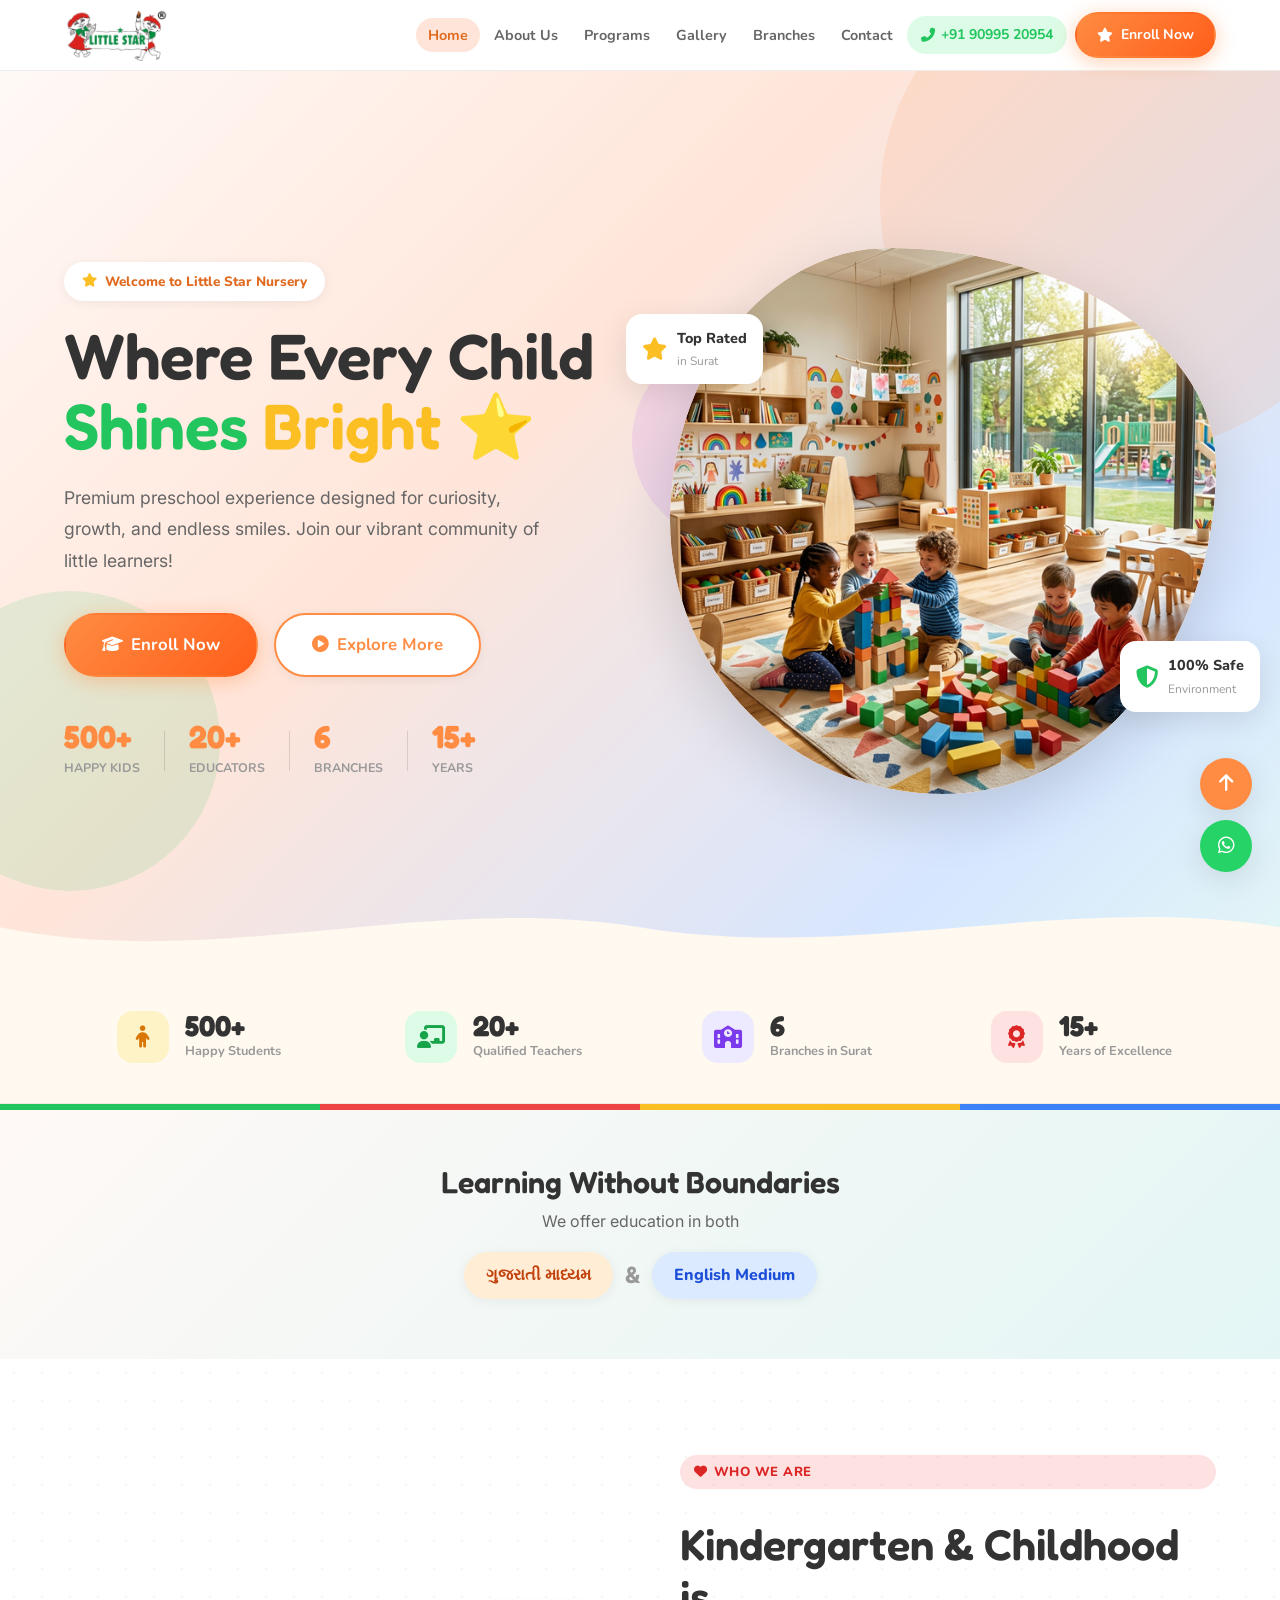
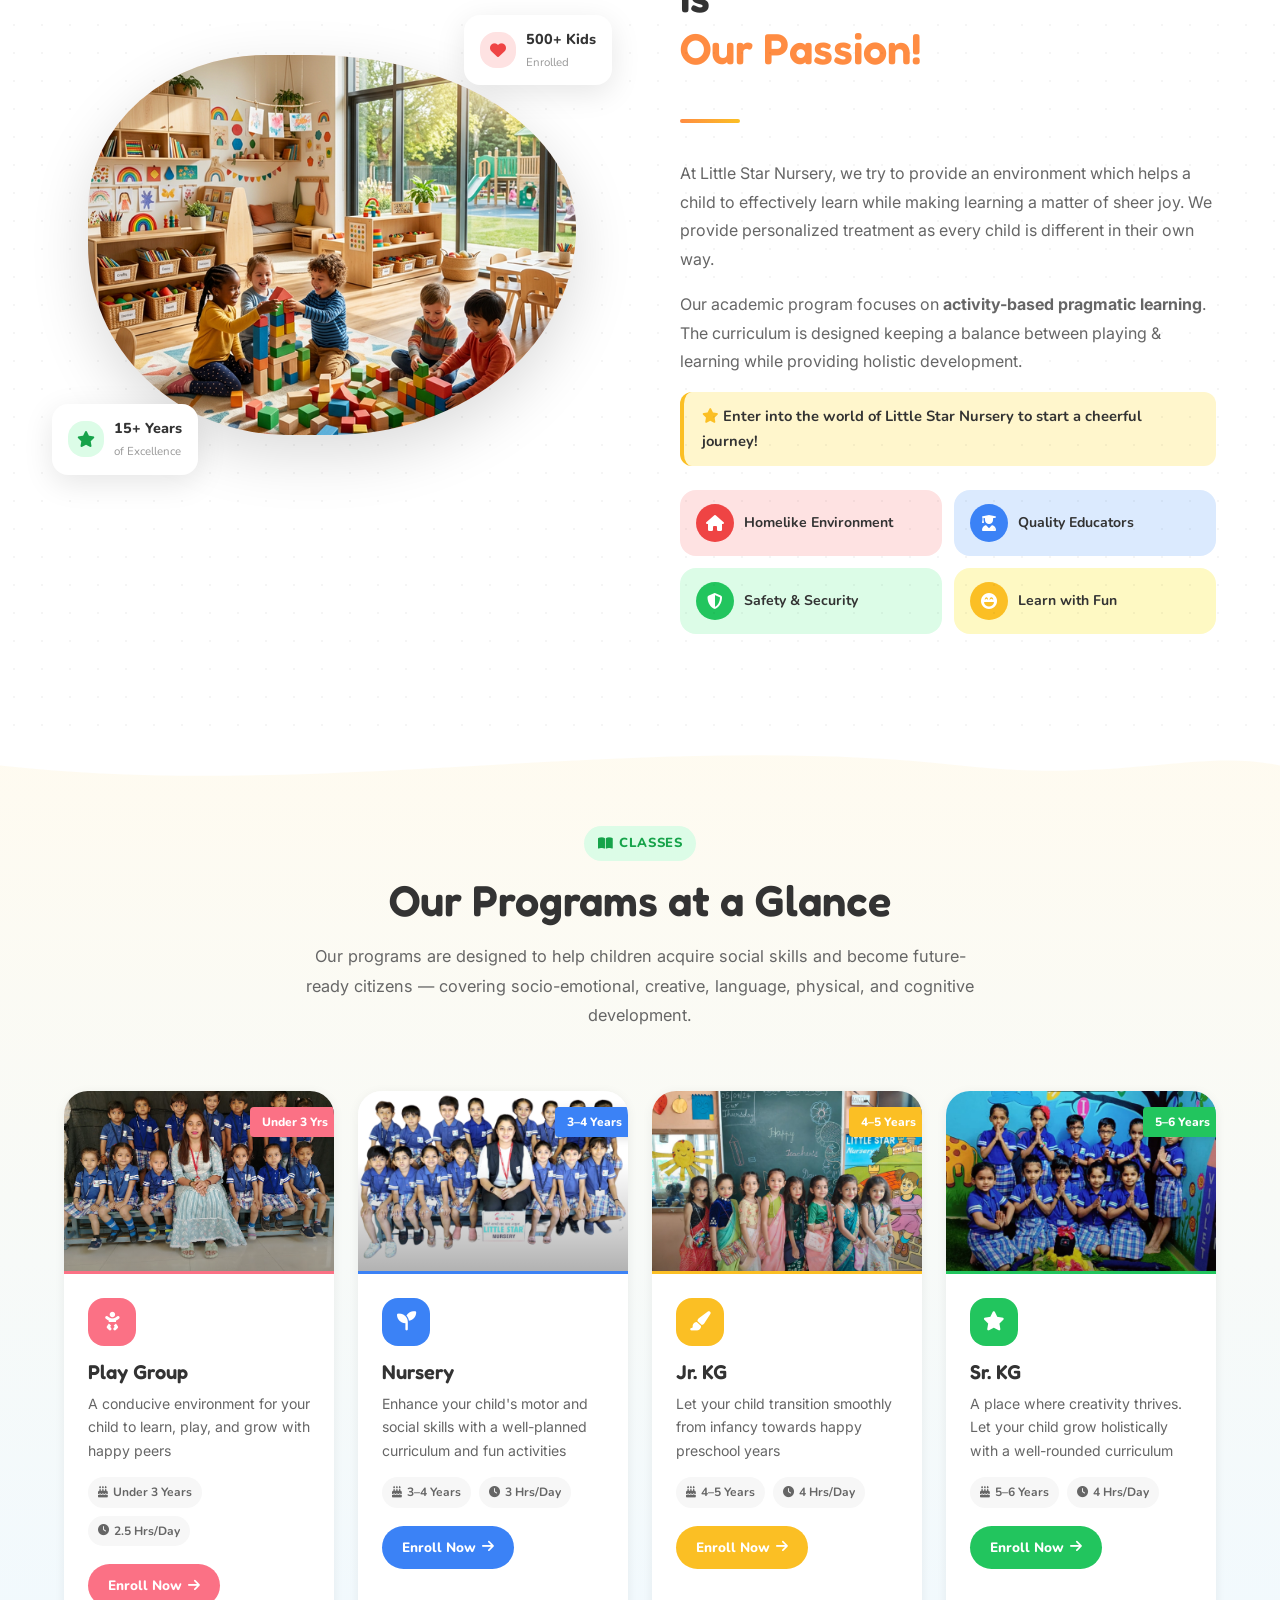
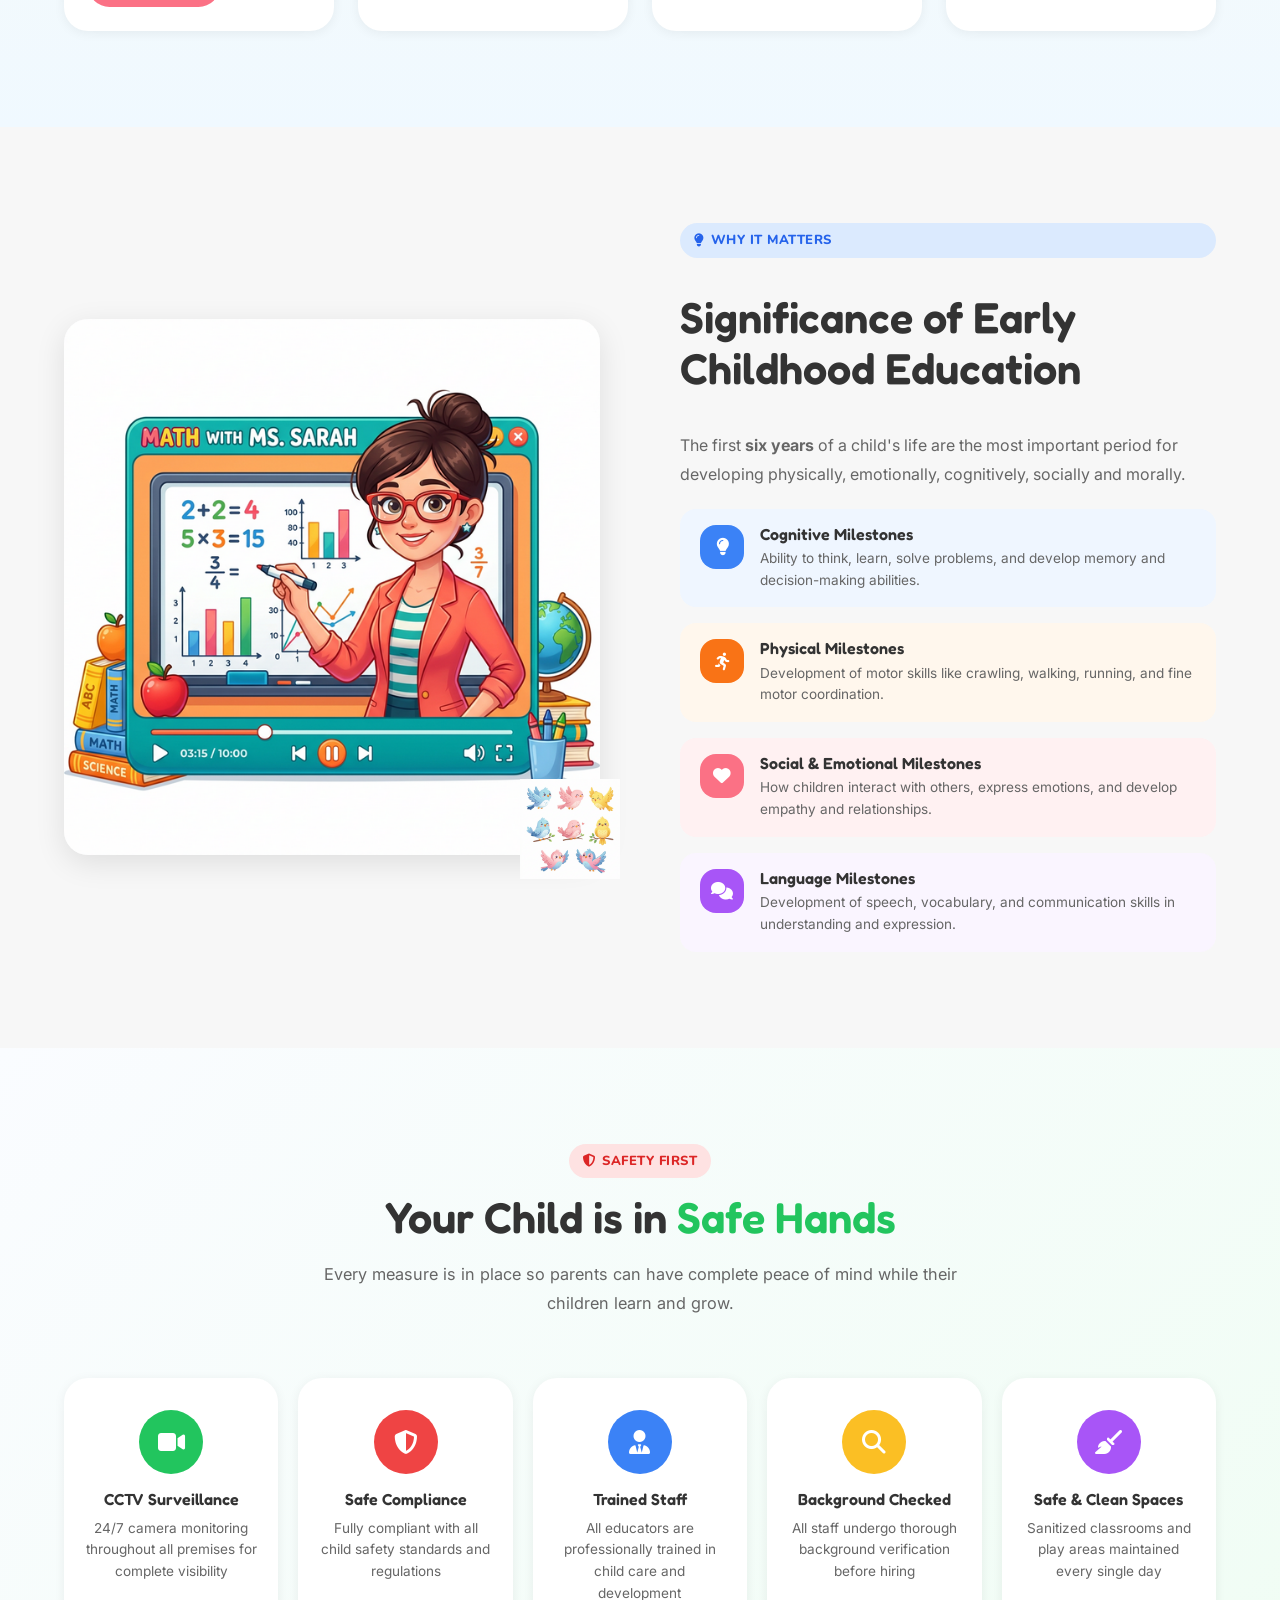
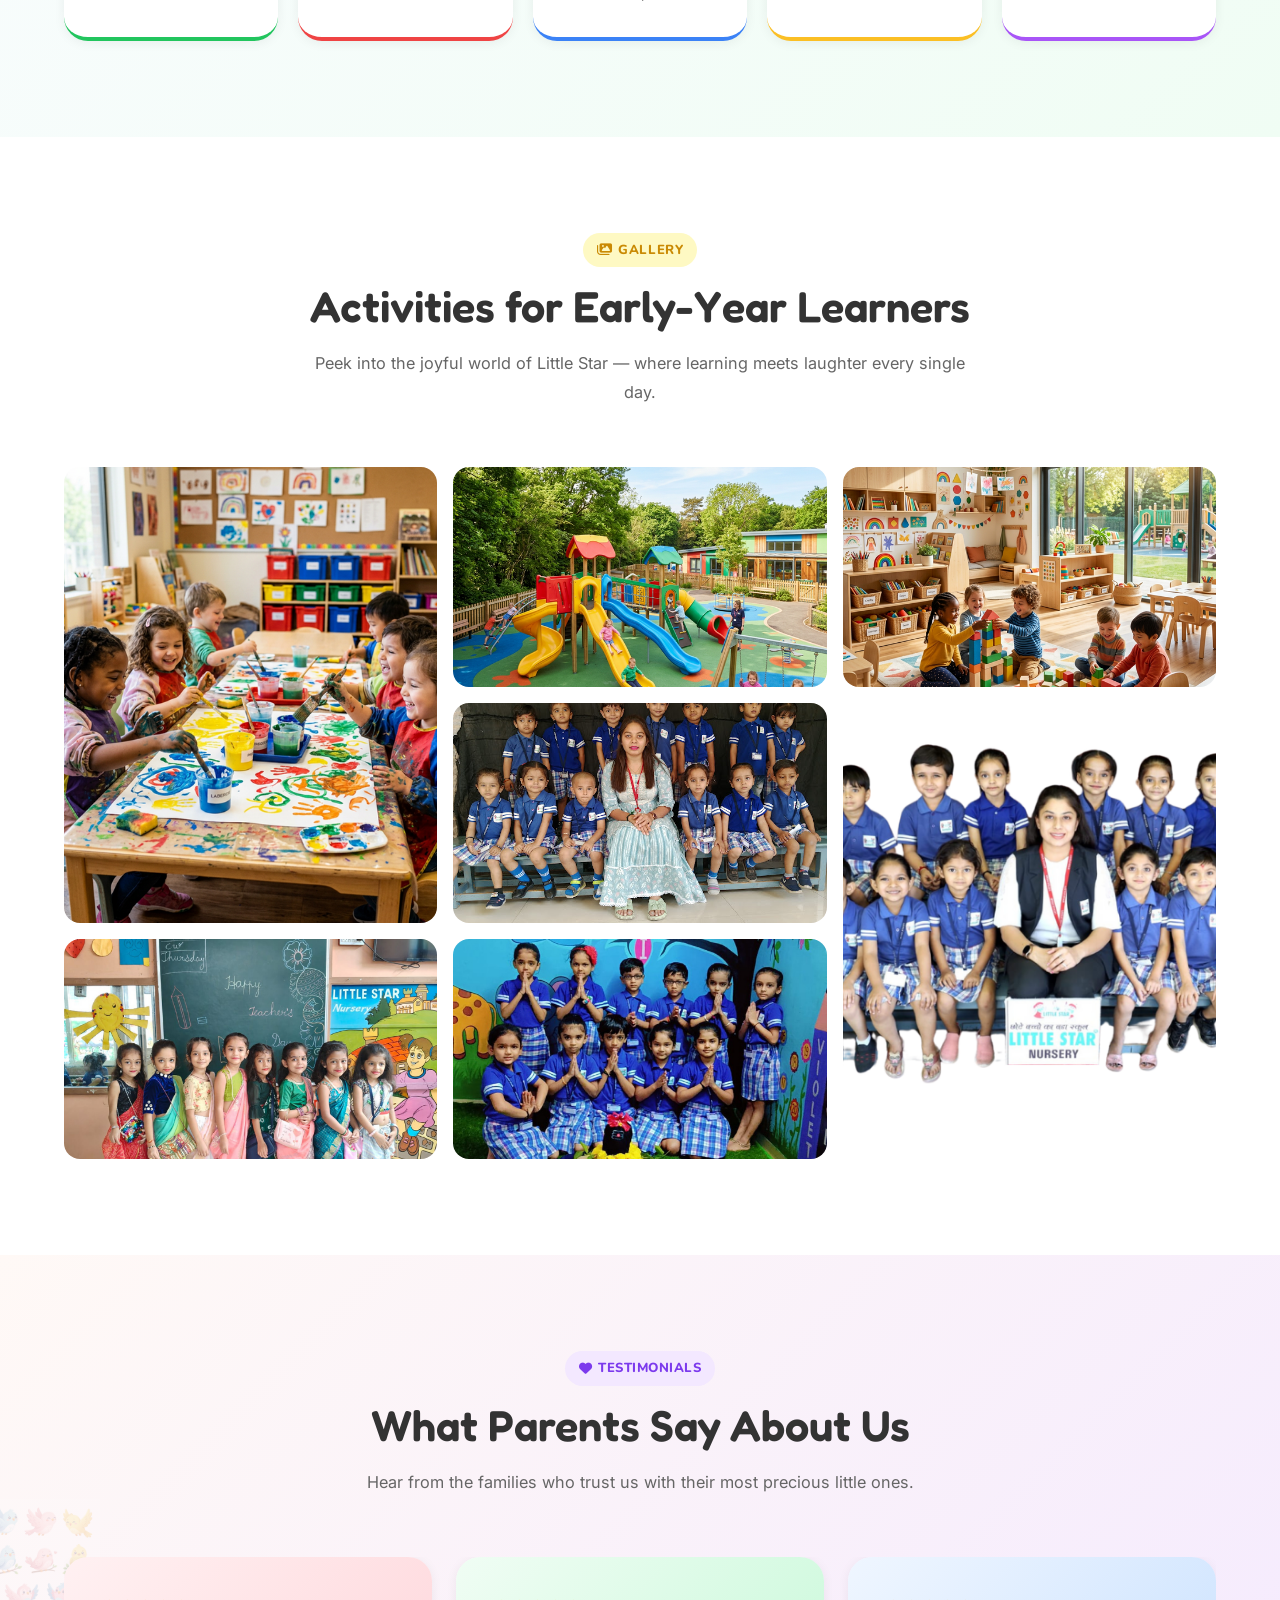
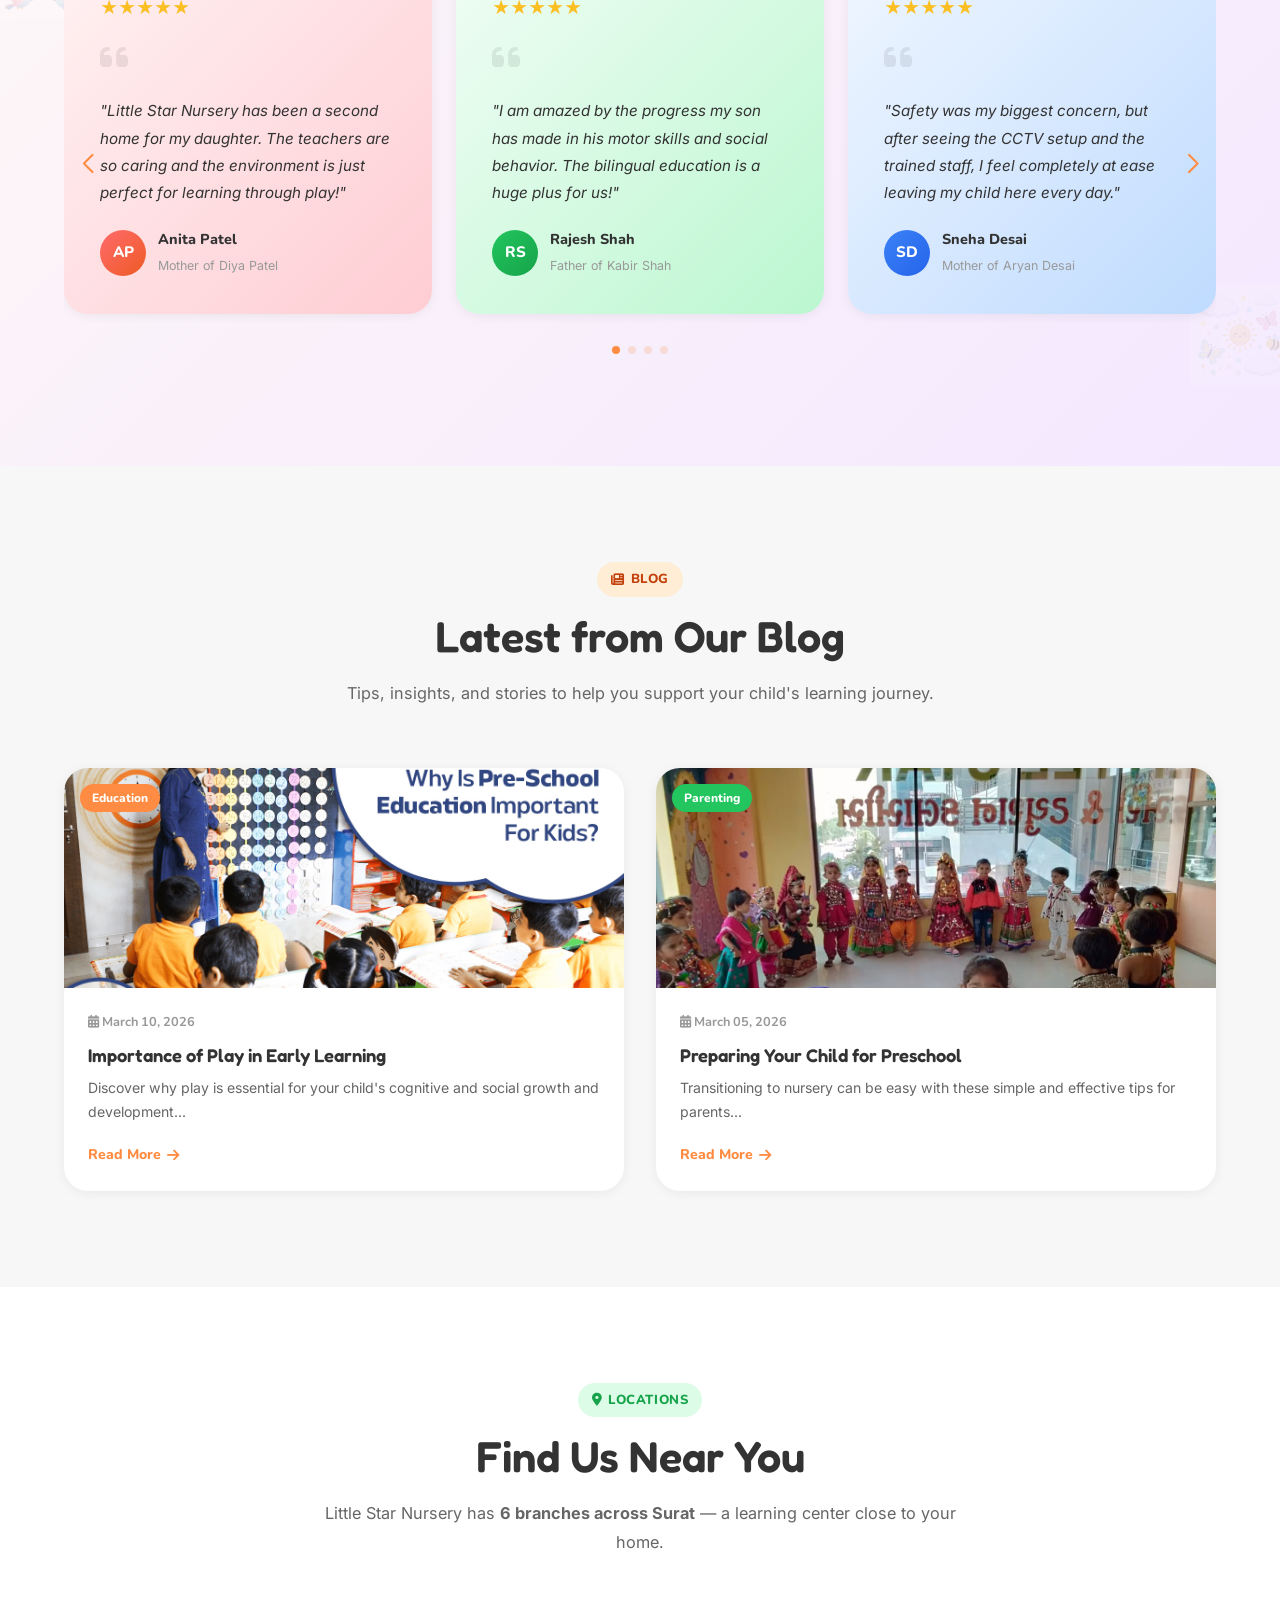
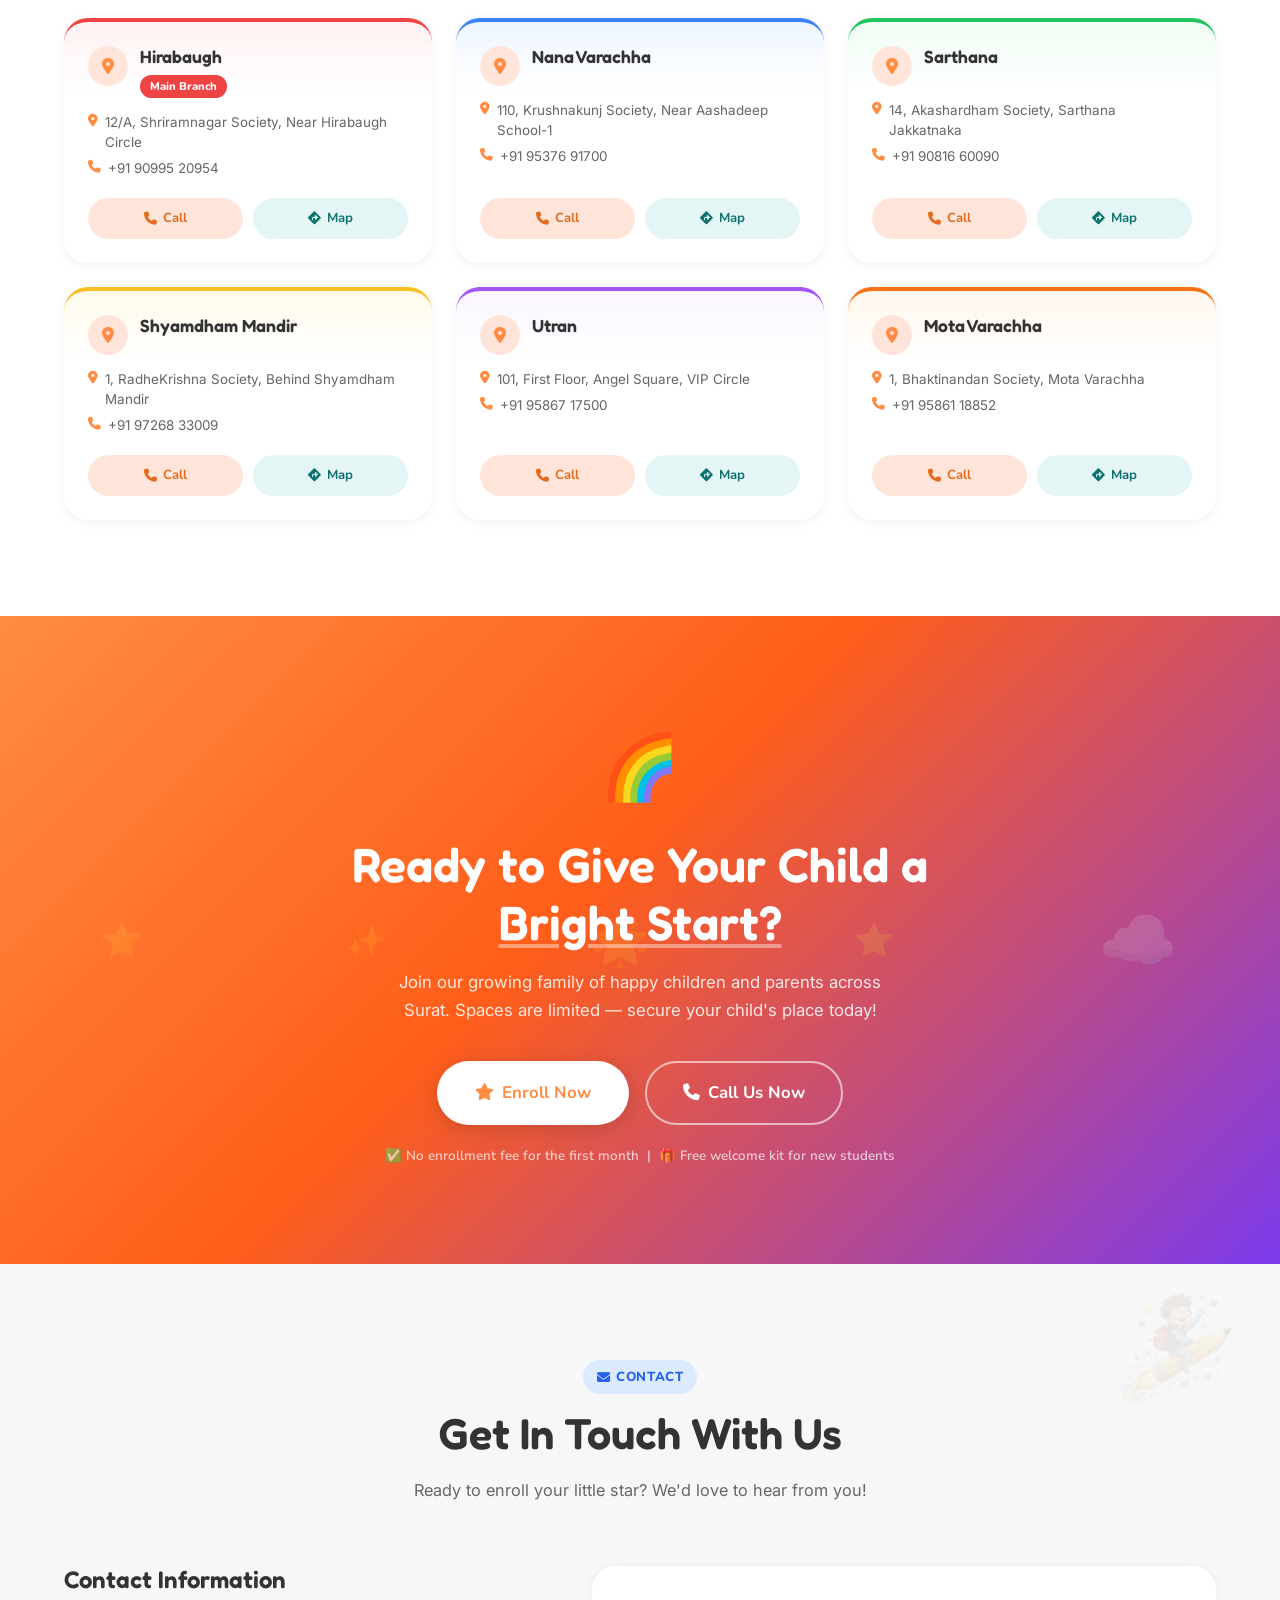
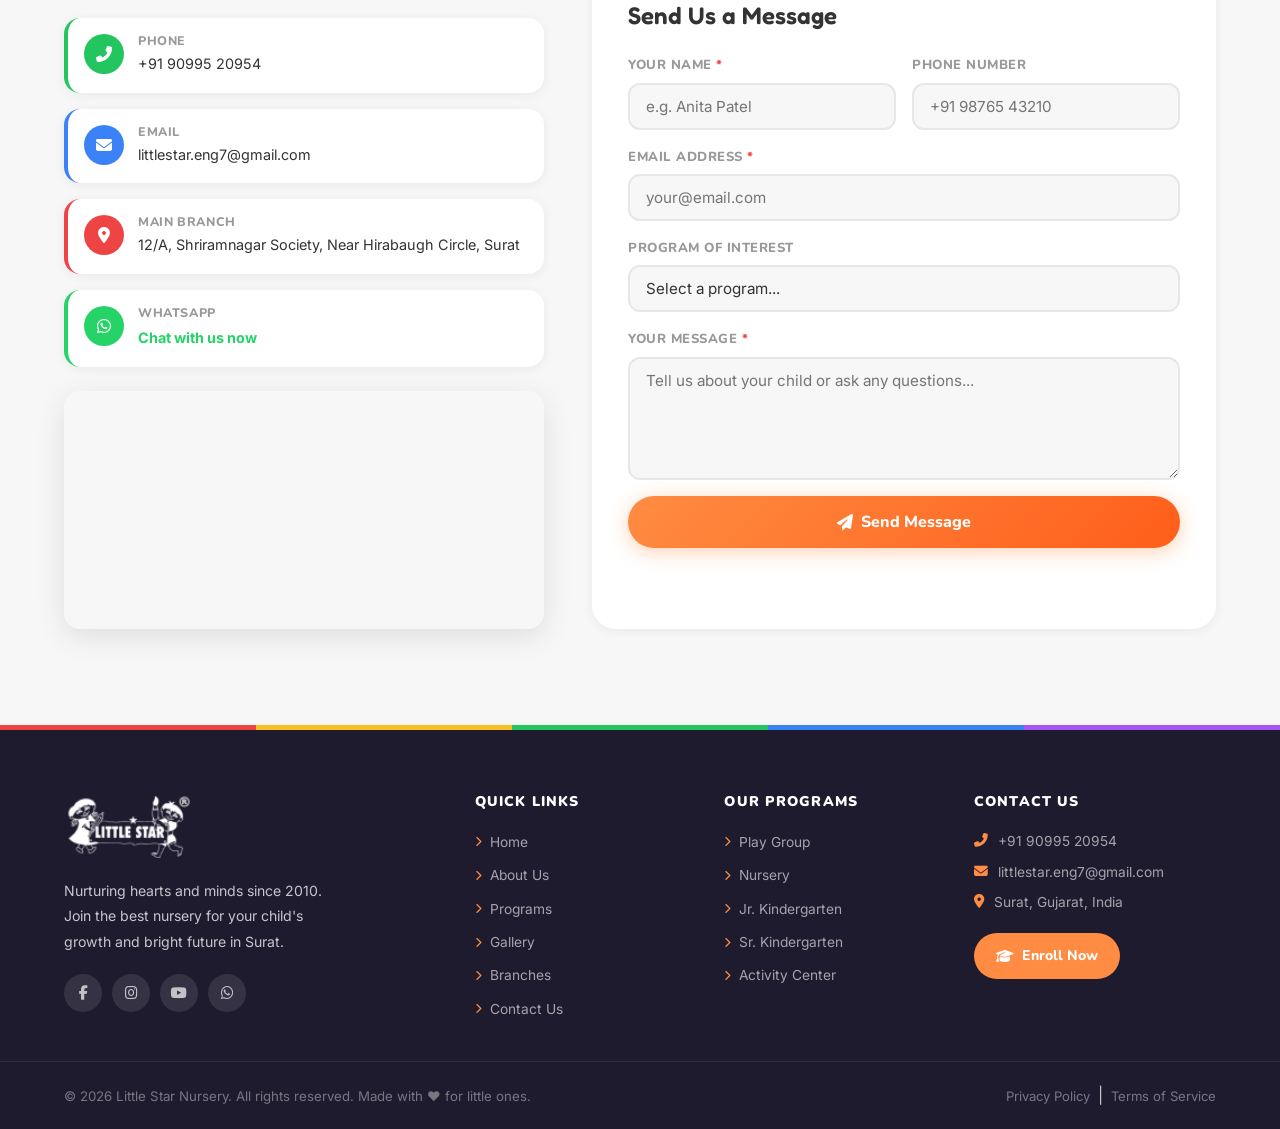
==== commit 4fb69320: "changes updated" ====
--- a/index.html
+++ b/index.html
@@ -166,9 +166,6 @@
       <div class="container bilingual-inner">
        
         <div class="bilingual-main">
-          <div class="bilingual-banner-img">
-            <img src="assets/images/littlestar.jpg" alt="Little Star Nursery" />
-          </div>
           <div class="bilingual-text-box">
             <h2>Learning Without Boundaries</h2>
             <p>We offer education in both</p>
@@ -200,9 +197,6 @@
             <div class="about-float-card afc-2">
               <div class="afc-icon" style="background:#FEE2E2;color:#EF4444;"><i class="fas fa-heart"></i></div>
               <div><strong>500+ Kids</strong><span>Enrolled</span></div>
-            </div>
-            <div class="about-decor-image">
-              <img src="assets/images/nursery_decor.png" alt="" />
             </div>
           </div>
 
--- a/style.css
+++ b/style.css
@@ -4,490 +4,1193 @@
 
 /* ---------- Variables ---------- */
 :root {
-  --peach:      #FFE5D9;
-  --blue-light: #D6E6FF;
-  --mint:       #E3F6F5;
-  --lavender:   #F3E8FF;
-  --yellow:     #FFF6CC;
-  --white:      #FFFFFF;
-  --gray-light: #F7F7F7;
-  --gray-bg:    #fafafa;
-  --text:       #333333;
+  --peach: #ffe5d9;
+  --blue-light: #d6e6ff;
+  --mint: #e3f6f5;
+  --lavender: #f3e8ff;
+  --yellow: #fff6cc;
+  --white: #ffffff;
+  --gray-light: #f7f7f7;
+  --gray-bg: #fafafa;
+  --text: #333333;
   --text-light: #666;
   --text-muted: #999;
-  --primary:    #FF8C42;
-  --primary-d:  #e06b20;
-  --green:      #22C55E;
-  --blue:       #3B82F6;
-  --red:        #EF4444;
-  --purple:     #A855F7;
-  --yellow-d:   #D97706;
-  --shadow-sm:  0 2px 12px rgba(0,0,0,.06);
-  --shadow-md:  0 8px 30px rgba(0,0,0,.10);
-  --shadow-lg:  0 20px 60px rgba(0,0,0,.14);
-  --r:          16px;
-  --r-sm:       12px;
-  --r-lg:       24px;
-  --r-pill:     100px;
-  --ease:       cubic-bezier(.4,0,.2,1);
-  --tr:         .3s var(--ease);
+  --primary: #ff8c42;
+  --primary-d: #e06b20;
+  --green: #22c55e;
+  --blue: #3b82f6;
+  --red: #ef4444;
+  --purple: #a855f7;
+  --yellow-d: #d97706;
+  --shadow-sm: 0 2px 12px rgba(0, 0, 0, 0.06);
+  --shadow-md: 0 8px 30px rgba(0, 0, 0, 0.1);
+  --shadow-lg: 0 20px 60px rgba(0, 0, 0, 0.14);
+  --r: 16px;
+  --r-sm: 12px;
+  --r-lg: 24px;
+  --r-pill: 100px;
+  --ease: cubic-bezier(0.4, 0, 0.2, 1);
+  --tr: 0.3s var(--ease);
 }
 
 /* ---------- Reset ---------- */
-*, *::before, *::after { box-sizing: border-box; margin: 0; padding: 0; }
-html { scroll-behavior: smooth; font-size: 16px; }
-body { font-family: 'Inter', sans-serif; color: var(--text); background: var(--white); line-height: 1.7; overflow-x: hidden; }
-img  { max-width: 100%; display: block; }
-a    { text-decoration: none; color: inherit; }
-ul   { list-style: none; }
-button { cursor: pointer; font-family: inherit; border: none; background: none; }
-input, select, textarea { font-family: inherit; }
-
-.container { width: 100%; max-width: 1200px; margin: 0 auto; padding: 0 24px; }
-.section    { padding: 96px 0; }
-.text-center { text-align: center; }
+*,
+*::before,
+*::after {
+  box-sizing: border-box;
+  margin: 0;
+  padding: 0;
+}
+html {
+  scroll-behavior: smooth;
+  font-size: 16px;
+}
+body {
+  font-family: "Inter", sans-serif;
+  color: var(--text);
+  background: var(--white);
+  line-height: 1.7;
+  overflow-x: hidden;
+}
+img {
+  max-width: 100%;
+  display: block;
+}
+a {
+  text-decoration: none;
+  color: inherit;
+}
+ul {
+  list-style: none;
+}
+button {
+  cursor: pointer;
+  font-family: inherit;
+  border: none;
+  background: none;
+}
+input,
+select,
+textarea {
+  font-family: inherit;
+}
+
+.container {
+  width: 100%;
+  max-width: 1200px;
+  margin: 0 auto;
+  padding: 0 24px;
+}
+.section {
+  padding: 96px 0;
+}
+.text-center {
+  text-align: center;
+}
 
 /* ---------- Headings ---------- */
-h1,h2,h3,h4,h5 { font-family: 'Fredoka', 'Nunito', sans-serif; font-weight: 600; line-height: 1.2; }
+h1,
+h2,
+h3,
+h4,
+h5 {
+  font-family: "Fredoka", "Nunito", sans-serif;
+  font-weight: 600;
+  line-height: 1.2;
+}
 
 /* ---------- Buttons ---------- */
 .btn {
-  display: inline-flex; align-items: center; gap: 8px;
-  padding: 14px 28px; border-radius: var(--r-pill);
-  font-family: 'Nunito', sans-serif; font-weight: 700; font-size: 1rem;
-  cursor: pointer; transition: var(--tr); white-space: nowrap;
+  display: inline-flex;
+  align-items: center;
+  gap: 8px;
+  padding: 14px 28px;
+  border-radius: var(--r-pill);
+  font-family: "Nunito", sans-serif;
+  font-weight: 700;
+  font-size: 1rem;
+  cursor: pointer;
+  transition: var(--tr);
+  white-space: nowrap;
   border: 2px solid transparent;
 }
-.btn--primary   { background: linear-gradient(135deg,var(--primary),#ff5e1a); color: white; box-shadow: 0 4px 20px rgba(255,140,66,.4); }
-.btn--primary:hover { transform: translateY(-2px); box-shadow: 0 8px 30px rgba(255,140,66,.5); }
-.btn--outline   { background: white; color: var(--primary); border-color: var(--primary); box-shadow: var(--shadow-sm); }
-.btn--outline:hover { background: var(--peach); transform: translateY(-2px); box-shadow: var(--shadow-md); }
-.btn--white     { background: white; color: var(--primary); box-shadow: 0 4px 20px rgba(0,0,0,.15); }
-.btn--white:hover { transform: translateY(-2px); box-shadow: 0 8px 30px rgba(0,0,0,.2); }
-.btn--outline-white { background: transparent; color: white; border-color: rgba(255,255,255,.6); }
-.btn--outline-white:hover { background: rgba(255,255,255,.15); border-color: white; transform: translateY(-2px); }
-.btn--lg { padding: 16px 36px; font-size: 1.05rem; }
+.btn--primary {
+  background: linear-gradient(135deg, var(--primary), #ff5e1a);
+  color: white;
+  box-shadow: 0 4px 20px rgba(255, 140, 66, 0.4);
+}
+.btn--primary:hover {
+  transform: translateY(-2px);
+  box-shadow: 0 8px 30px rgba(255, 140, 66, 0.5);
+}
+.btn--outline {
+  background: white;
+  color: var(--primary);
+  border-color: var(--primary);
+  box-shadow: var(--shadow-sm);
+}
+.btn--outline:hover {
+  background: var(--peach);
+  transform: translateY(-2px);
+  box-shadow: var(--shadow-md);
+}
+.btn--white {
+  background: white;
+  color: var(--primary);
+  box-shadow: 0 4px 20px rgba(0, 0, 0, 0.15);
+}
+.btn--white:hover {
+  transform: translateY(-2px);
+  box-shadow: 0 8px 30px rgba(0, 0, 0, 0.2);
+}
+.btn--outline-white {
+  background: transparent;
+  color: white;
+  border-color: rgba(255, 255, 255, 0.6);
+}
+.btn--outline-white:hover {
+  background: rgba(255, 255, 255, 0.15);
+  border-color: white;
+  transform: translateY(-2px);
+}
+.btn--lg {
+  padding: 16px 36px;
+  font-size: 1.05rem;
+}
 
 /* ---------- Section Badges & Headers ---------- */
 .sec-badge {
-  display: inline-flex; align-items: center; gap: 6px;
-  padding: 6px 14px; border-radius: var(--r-pill);
-  font-family: 'Nunito', sans-serif; font-size: .82rem; font-weight: 800;
-  text-transform: uppercase; letter-spacing: .04em; margin-bottom: 14px;
-}
-.badge-red    { background: #FEE2E2; color: #DC2626; }
-.badge-green  { background: #DCFCE7; color: #16A34A; }
-.badge-blue   { background: #DBEAFE; color: #2563EB; }
-.badge-yellow { background: #FEF9C3; color: #CA8A04; }
-.badge-purple { background: #F3E8FF; color: #7C3AED; }
-.badge-orange { background: #FFEDD5; color: #C2410C; }
-
-.section-header { max-width: 680px; margin: 0 auto 60px; }
-.sec-heading { font-size: clamp(1.9rem, 3.8vw, 2.7rem); color: var(--text); margin-bottom: 16px; }
-.sh-accent  { color: var(--primary); }
-.sh-green   { color: var(--green); }
-.sh-underline { width: 60px; height: 4px; background: linear-gradient(90deg,var(--primary),#FBBF24); border-radius: 2px; margin: 12px 0 20px; }
-.sec-lead   { color: var(--text-light); font-size: 1.02rem; line-height: 1.8; }
+  display: inline-flex;
+  align-items: center;
+  gap: 6px;
+  padding: 6px 14px;
+  border-radius: var(--r-pill);
+  font-family: "Nunito", sans-serif;
+  font-size: 0.82rem;
+  font-weight: 800;
+  text-transform: uppercase;
+  letter-spacing: 0.04em;
+  margin-bottom: 14px;
+}
+.badge-red {
+  background: #fee2e2;
+  color: #dc2626;
+}
+.badge-green {
+  background: #dcfce7;
+  color: #16a34a;
+}
+.badge-blue {
+  background: #dbeafe;
+  color: #2563eb;
+}
+.badge-yellow {
+  background: #fef9c3;
+  color: #ca8a04;
+}
+.badge-purple {
+  background: #f3e8ff;
+  color: #7c3aed;
+}
+.badge-orange {
+  background: #ffedd5;
+  color: #c2410c;
+}
+
+.section-header {
+  max-width: 680px;
+  margin: 0 auto 60px;
+}
+.sec-heading {
+  font-size: clamp(1.9rem, 3.8vw, 2.7rem);
+  color: var(--text);
+  margin-bottom: 16px;
+}
+.sh-accent {
+  color: var(--primary);
+}
+.sh-green {
+  color: var(--green);
+}
+.sh-underline {
+  width: 60px;
+  height: 4px;
+  background: linear-gradient(90deg, var(--primary), #fbbf24);
+  border-radius: 2px;
+  margin: 12px 0 20px;
+}
+.sec-lead {
+  color: var(--text-light);
+  font-size: 1.02rem;
+  line-height: 1.8;
+}
 
 /* ============================================
    HEADER
    ============================================ */
 .header {
-  position: sticky; top: 0; z-index: 1000;
-  background: rgba(255,255,255,.94);
+  position: sticky;
+  top: 0;
+  z-index: 1000;
+  background: rgba(255, 255, 255, 0.94);
   backdrop-filter: blur(14px);
-  border-bottom: 1px solid rgba(0,0,0,.07);
+  border-bottom: 1px solid rgba(0, 0, 0, 0.07);
   transition: box-shadow var(--tr);
 }
-.header.scrolled { box-shadow: var(--shadow-md); }
+.header.scrolled {
+  box-shadow: var(--shadow-md);
+}
 
 .nav {
-  display: flex; align-items: center; justify-content: space-between;
-  height: 70px; gap: 12px;
-}
-
-.nav__logo-img { height: 52px; width: auto; object-fit: contain; }
+  display: flex;
+  align-items: center;
+  justify-content: space-between;
+  height: 70px;
+  gap: 12px;
+}
+
+.nav__logo-img {
+  height: 52px;
+  width: auto;
+  object-fit: contain;
+}
 
 .nav__menu {
-  display: flex; align-items: center; gap: 2px;
+  display: flex;
+  align-items: center;
+  gap: 2px;
   flex-wrap: wrap;
 }
 .nav__link {
-  padding: 7px 12px; font-family: 'Nunito', sans-serif;
-  font-weight: 700; font-size: .9rem; color: var(--text-light);
-  border-radius: var(--r-pill); transition: var(--tr);
-}
-.nav__link:hover, .nav__link.active { background: var(--peach); color: var(--primary-d); }
+  padding: 7px 12px;
+  font-family: "Nunito", sans-serif;
+  font-weight: 700;
+  font-size: 0.9rem;
+  color: var(--text-light);
+  border-radius: var(--r-pill);
+  transition: var(--tr);
+}
+.nav__link:hover,
+.nav__link.active {
+  background: var(--peach);
+  color: var(--primary-d);
+}
 .nav__phone {
-  display: flex; align-items: center; gap: 6px;
-  padding: 7px 14px; font-family: 'Nunito', sans-serif;
-  font-weight: 700; font-size: .88rem; color: var(--green);
-  border-radius: var(--r-pill); background: #DCFCE7;
+  display: flex;
+  align-items: center;
+  gap: 6px;
+  padding: 7px 14px;
+  font-family: "Nunito", sans-serif;
+  font-weight: 700;
+  font-size: 0.88rem;
+  color: var(--green);
+  border-radius: var(--r-pill);
+  background: #dcfce7;
   transition: var(--tr);
 }
-.nav__phone:hover { background: #bbf7d0; }
-.nav__cta { margin-left: 6px; padding: 9px 20px; font-size: .88rem; }
+.nav__phone:hover {
+  background: #bbf7d0;
+}
+.nav__cta {
+  margin-left: 6px;
+  padding: 9px 20px;
+  font-size: 0.88rem;
+}
 
 .nav__hamburger {
-  display: none; flex-direction: column; gap: 5px;
-  width: 38px; height: 38px; align-items: center;
-  justify-content: center; border-radius: var(--r-sm); padding: 6px;
+  display: none;
+  flex-direction: column;
+  gap: 5px;
+  width: 38px;
+  height: 38px;
+  align-items: center;
+  justify-content: center;
+  border-radius: var(--r-sm);
+  padding: 6px;
 }
 .nav__hamburger span {
-  display: block; width: 22px; height: 2.5px;
-  background: var(--text); border-radius: 2px; transition: var(--tr);
-}
-.nav__hamburger.open span:nth-child(1) { transform: rotate(45deg) translate(5px,5px); }
-.nav__hamburger.open span:nth-child(2) { opacity:0; transform: scaleX(0); }
-.nav__hamburger.open span:nth-child(3) { transform: rotate(-45deg) translate(5px,-5px); }
+  display: block;
+  width: 22px;
+  height: 2.5px;
+  background: var(--text);
+  border-radius: 2px;
+  transition: var(--tr);
+}
+.nav__hamburger.open span:nth-child(1) {
+  transform: rotate(45deg) translate(5px, 5px);
+}
+.nav__hamburger.open span:nth-child(2) {
+  opacity: 0;
+  transform: scaleX(0);
+}
+.nav__hamburger.open span:nth-child(3) {
+  transform: rotate(-45deg) translate(5px, -5px);
+}
 
 /* ============================================
    HERO
    ============================================ */
 .hero {
   position: relative;
-  background: linear-gradient(135deg, #fff9f6 0%, #FFE5D9 40%, #D6E6FF 80%, #E3F6F5 100%);
-  overflow: hidden; padding: 80px 0 0;
-  min-height: 100vh; display: flex; align-items: center;
+  background: linear-gradient(
+    135deg,
+    #fff9f6 0%,
+    #ffe5d9 40%,
+    #d6e6ff 80%,
+    #e3f6f5 100%
+  );
+  overflow: hidden;
+  padding: 80px 0 0;
+  min-height: 100vh;
+  display: flex;
+  align-items: center;
 }
 
 /* Floating circles background */
 .hero__circle {
-  position: absolute; border-radius: 50%;
-  opacity: .12; pointer-events: none;
-}
-.hc-1 { width: 500px; height: 500px; background: var(--primary); top: -120px; right: -100px; }
-.hc-2 { width: 300px; height: 300px; background: #22C55E; bottom: 80px; left: -80px; }
-.hc-3 { width: 200px; height: 200px; background: #A855F7; top: 30%; right: 35%; }
-.hc-4 { width: 150px; height: 150px; background: #FBBF24; bottom: 20%; right: 20%; }
+  position: absolute;
+  border-radius: 50%;
+  opacity: 0.12;
+  pointer-events: none;
+}
+.hc-1 {
+  width: 500px;
+  height: 500px;
+  background: var(--primary);
+  top: -120px;
+  right: -100px;
+}
+.hc-2 {
+  width: 300px;
+  height: 300px;
+  background: #22c55e;
+  bottom: 80px;
+  left: -80px;
+}
+.hc-3 {
+  width: 200px;
+  height: 200px;
+  background: #a855f7;
+  top: 30%;
+  right: 35%;
+}
+.hc-4 {
+  width: 150px;
+  height: 150px;
+  background: #fbbf24;
+  bottom: 20%;
+  right: 20%;
+}
 
 .hero__inner {
-  display: grid; grid-template-columns: 1fr 1fr;
-  gap: 60px; align-items: center;
-  padding-bottom: 80px; position: relative; z-index: 1;
+  display: grid;
+  grid-template-columns: 1fr 1fr;
+  gap: 60px;
+  align-items: center;
+  padding-bottom: 80px;
+  position: relative;
+  z-index: 1;
 }
 
 .hero__badge-top {
-  display: inline-flex; align-items: center; gap: 8px;
-  background: white; color: var(--primary-d);
-  padding: 8px 18px; border-radius: var(--r-pill);
-  font-size: .85rem; font-weight: 800; font-family: 'Nunito', sans-serif;
-  box-shadow: var(--shadow-sm); margin-bottom: 20px;
-}
-.hero__badge-top .fas { color: #FBBF24; }
+  display: inline-flex;
+  align-items: center;
+  gap: 8px;
+  background: white;
+  color: var(--primary-d);
+  padding: 8px 18px;
+  border-radius: var(--r-pill);
+  font-size: 0.85rem;
+  font-weight: 800;
+  font-family: "Nunito", sans-serif;
+  box-shadow: var(--shadow-sm);
+  margin-bottom: 20px;
+}
+.hero__badge-top .fas {
+  color: #fbbf24;
+}
 
 .hero__heading {
   font-size: clamp(2.6rem, 5.5vw, 4rem);
-  line-height: 1.1; margin-bottom: 20px; color: var(--text);
-}
-.ht-green  { color: #22C55E; }
-.ht-yellow { color: #FBBF24; }
-.ht-star   { font-style: normal; }
-
-.hero__sub { font-size: 1.1rem; color: var(--text-light); margin-bottom: 36px; max-width: 480px; line-height: 1.8; }
-
-.hero__actions { display: flex; gap: 16px; flex-wrap: wrap; margin-bottom: 44px; }
-
-.hero__stats { display: flex; align-items: center; gap: 24px; flex-wrap: wrap; }
+  line-height: 1.1;
+  margin-bottom: 20px;
+  color: var(--text);
+}
+.ht-green {
+  color: #22c55e;
+}
+.ht-yellow {
+  color: #fbbf24;
+}
+.ht-star {
+  font-style: normal;
+}
+
+.hero__sub {
+  font-size: 1.1rem;
+  color: var(--text-light);
+  margin-bottom: 36px;
+  max-width: 480px;
+  line-height: 1.8;
+}
+
+.hero__actions {
+  display: flex;
+  gap: 16px;
+  flex-wrap: wrap;
+  margin-bottom: 44px;
+}
+
+.hero__stats {
+  display: flex;
+  align-items: center;
+  gap: 24px;
+  flex-wrap: wrap;
+}
 .hero__stat-num {
-  display: block; font-family: 'Fredoka', sans-serif;
-  font-size: 2rem; font-weight: 700; color: var(--primary); line-height: 1;
-}
-.hero__stat-label { font-size: .78rem; color: var(--text-muted); font-weight: 700; font-family: 'Nunito', sans-serif; text-transform: uppercase; }
-.hero__stat-divider { width: 1px; height: 40px; background: rgba(0,0,0,.12); }
+  display: block;
+  font-family: "Fredoka", sans-serif;
+  font-size: 2rem;
+  font-weight: 700;
+  color: var(--primary);
+  line-height: 1;
+}
+.hero__stat-label {
+  font-size: 0.78rem;
+  color: var(--text-muted);
+  font-weight: 700;
+  font-family: "Nunito", sans-serif;
+  text-transform: uppercase;
+}
+.hero__stat-divider {
+  width: 1px;
+  height: 40px;
+  background: rgba(0, 0, 0, 0.12);
+}
 
 /* Hero Visual */
-.hero__visual { position: relative; }
+.hero__visual {
+  position: relative;
+}
 .hero__img-wrap {
-  position: relative; border-radius: 40% 60% 50% 50% / 50% 40% 60% 50%;
-  overflow: hidden; box-shadow: var(--shadow-lg);
+  position: relative;
+  border-radius: 40% 60% 50% 50% / 50% 40% 60% 50%;
+  overflow: hidden;
+  box-shadow: var(--shadow-lg);
   animation: morph 10s ease-in-out infinite;
   background: var(--peach);
 }
-.hero__main-img { width: 100%; height: auto; display: block; border-radius: inherit; }
+.hero__main-img {
+  width: 100%;
+  height: auto;
+  display: block;
+  border-radius: inherit;
+}
 
 .hv-badge {
-  position: absolute; background: white; border-radius: var(--r);
-  padding: 12px 16px; box-shadow: var(--shadow-md);
-  display: flex; align-items: center; gap: 10px;
-  font-family: 'Nunito', sans-serif; font-size: .82rem;
-  animation: float 4s ease-in-out infinite; z-index: 2;
-}
-.hv-badge .fas { font-size: 1.4rem; }
-.hv-badge strong { display: block; font-size: .9rem; font-weight: 800; }
-.hv-badge span   { font-size: .75rem; color: var(--text-muted); }
-.hv-badge-1 { top: 12%; left: -8%; animation-delay: 0s; }
-.hv-badge-2 { bottom: 15%; right: -8%; animation-delay: 1.5s; }
-
-.hero-float-img { position: absolute; pointer-events: none; animation: float 6s ease-in-out infinite; }
-.hero-float-img img { width: 80px; height: auto; }
-.hfi-rocket { top: -5%; right: -4%; animation-delay: .8s; }
-.hfi-decor  { bottom: -4%; left: -4%; animation-delay: 2s; opacity: .7; }
-
-.hero__wave { position: absolute; bottom: -1px; left: 0; right: 0; }
-.hero__wave svg { display: block; width: 100%; }
+  position: absolute;
+  background: white;
+  border-radius: var(--r);
+  padding: 12px 16px;
+  box-shadow: var(--shadow-md);
+  display: flex;
+  align-items: center;
+  gap: 10px;
+  font-family: "Nunito", sans-serif;
+  font-size: 0.82rem;
+  animation: float 4s ease-in-out infinite;
+  z-index: 2;
+}
+.hv-badge .fas {
+  font-size: 1.4rem;
+}
+.hv-badge strong {
+  display: block;
+  font-size: 0.9rem;
+  font-weight: 800;
+}
+.hv-badge span {
+  font-size: 0.75rem;
+  color: var(--text-muted);
+}
+.hv-badge-1 {
+  top: 12%;
+  left: -8%;
+  animation-delay: 0s;
+}
+.hv-badge-2 {
+  bottom: 15%;
+  right: -8%;
+  animation-delay: 1.5s;
+}
+
+.hero-float-img {
+  position: absolute;
+  pointer-events: none;
+  animation: float 6s ease-in-out infinite;
+}
+.hero-float-img img {
+  width: 80px;
+  height: auto;
+}
+.hfi-rocket {
+  top: -5%;
+  right: -4%;
+  animation-delay: 0.8s;
+}
+.hfi-decor {
+  bottom: -4%;
+  left: -4%;
+  animation-delay: 2s;
+  opacity: 0.7;
+}
+
+.hero__wave {
+  position: absolute;
+  bottom: -1px;
+  left: 0;
+  right: 0;
+}
+.hero__wave svg {
+  display: block;
+  width: 100%;
+}
 
 /* ============================================
    STATS BAR
    ============================================ */
-.stats-bar { background: #fff9f0; padding: 40px 0; border-bottom: 1px solid rgba(0,0,0,.06); }
+.stats-bar {
+  background: #fff9f0;
+  padding: 40px 0;
+  border-bottom: 1px solid rgba(0, 0, 0, 0.06);
+}
 .stats-grid {
-  display: grid; grid-template-columns: repeat(4,1fr);
+  display: grid;
+  grid-template-columns: repeat(4, 1fr);
   gap: 24px;
 }
 .stat-item {
-  display: flex; align-items: center; gap: 16px;
+  display: flex;
+  align-items: center;
+  gap: 16px;
   justify-content: center;
 }
 .stat-icon-wrap {
-  width: 52px; height: 52px; border-radius: var(--r);
-  display: flex; align-items: center; justify-content: center;
-  font-size: 1.4rem; flex-shrink: 0;
+  width: 52px;
+  height: 52px;
+  border-radius: var(--r);
+  display: flex;
+  align-items: center;
+  justify-content: center;
+  font-size: 1.4rem;
+  flex-shrink: 0;
 }
 .stat-num {
-  font-family: 'Fredoka', sans-serif; font-size: 1.8rem;
-  font-weight: 700; color: var(--text); line-height: 1;
-}
-.stat-label { font-size: .8rem; color: var(--text-muted); font-weight: 700; font-family: 'Nunito', sans-serif; }
+  font-family: "Fredoka", sans-serif;
+  font-size: 1.8rem;
+  font-weight: 700;
+  color: var(--text);
+  line-height: 1;
+}
+.stat-label {
+  font-size: 0.8rem;
+  color: var(--text-muted);
+  font-weight: 700;
+  font-family: "Nunito", sans-serif;
+}
 
 /* ============================================
    BILINGUAL SECTION
    ============================================ */
 .bilingual-section {
-  background: linear-gradient(135deg, #fff9f6, #E3F6F5);
+  background: linear-gradient(135deg, #fff9f6, #e3f6f5);
   padding: 60px 0;
-  position: relative; overflow: hidden;
+  position: relative;
+  overflow: hidden;
 }
 .bilingual-stripe-bar {
-  display: flex; height: 6px;
-  position: absolute; top: 0; left: 0; right: 0;
-}
-.bilingual-stripe-bar > div { flex: 1; }
-.bsb-green  { background: #22C55E; }
-.bsb-red    { background: #EF4444; }
-.bsb-yellow { background: #FBBF24; }
-.bsb-blue   { background: #3B82F6; }
+  display: flex;
+  height: 6px;
+  position: absolute;
+  top: 0;
+  left: 0;
+  right: 0;
+}
+.bilingual-stripe-bar > div {
+  flex: 1;
+}
+.bsb-green {
+  background: #22c55e;
+}
+.bsb-red {
+  background: #ef4444;
+}
+.bsb-yellow {
+  background: #fbbf24;
+}
+.bsb-blue {
+  background: #3b82f6;
+}
 
 .bilingual-inner {
-  display: flex; align-items: center; justify-content: space-between; gap: 32px;
-}
-.bi-decor img { width: 80px; height: auto; }
-.bi-decor-left  { flex-shrink: 0; }
-.bi-decor-right { flex-shrink: 0; }
+  display: flex;
+  align-items: center;
+  justify-content: space-between;
+  gap: 32px;
+}
+.bi-decor img {
+  width: 80px;
+  height: auto;
+}
+.bi-decor-left {
+  flex-shrink: 0;
+}
+.bi-decor-right {
+  flex-shrink: 0;
+}
 
 .bilingual-main {
-  display: flex; align-items: center; gap: 36px; flex: 1;
-  justify-content: center; flex-wrap: wrap;
+  display: flex;
+  align-items: center;
+  gap: 36px;
+  flex: 1;
+  justify-content: center;
+  flex-wrap: wrap;
 }
 .bilingual-banner-img img {
-  width: 220px; height: 160px; object-fit: cover;
-  border-radius: var(--r-lg); box-shadow: var(--shadow-md);
-}
-.bilingual-text-box { text-align: center; }
+  width: 220px;
+  height: 160px;
+  object-fit: cover;
+  border-radius: var(--r-lg);
+  box-shadow: var(--shadow-md);
+}
+.bilingual-text-box {
+  text-align: center;
+}
 .bilingual-text-box h2 {
-  font-size: 1.9rem; color: var(--text); margin-bottom: 8px;
-}
-.bilingual-text-box p { color: var(--text-light); margin-bottom: 16px; font-size: 1rem; }
-.lang-pills { display: flex; align-items: center; gap: 12px; justify-content: center; flex-wrap: wrap; }
+  font-size: 1.9rem;
+  color: var(--text);
+  margin-bottom: 8px;
+}
+.bilingual-text-box p {
+  color: var(--text-light);
+  margin-bottom: 16px;
+  font-size: 1rem;
+}
+.lang-pills {
+  display: flex;
+  align-items: center;
+  gap: 12px;
+  justify-content: center;
+  flex-wrap: wrap;
+}
 .lang-pill {
-  padding: 10px 22px; border-radius: var(--r-pill);
-  font-family: 'Nunito', sans-serif; font-weight: 800; font-size: 1rem;
+  padding: 10px 22px;
+  border-radius: var(--r-pill);
+  font-family: "Nunito", sans-serif;
+  font-weight: 800;
+  font-size: 1rem;
   box-shadow: var(--shadow-sm);
 }
-.guj-pill { background: #FFEDD5; color: #C2410C; }
-.eng-pill { background: #DBEAFE; color: #1D4ED8; }
-.lang-amp { font-size: 1.4rem; font-weight: 800; color: var(--text-muted); }
-
-.float-anim { animation: float 5s ease-in-out infinite; }
-.float-delay { animation-delay: 1.5s; }
+.guj-pill {
+  background: #ffedd5;
+  color: #c2410c;
+}
+.eng-pill {
+  background: #dbeafe;
+  color: #1d4ed8;
+}
+.lang-amp {
+  font-size: 1.4rem;
+  font-weight: 800;
+  color: var(--text-muted);
+}
+
+.float-anim {
+  animation: float 5s ease-in-out infinite;
+}
+.float-delay {
+  animation-delay: 1.5s;
+}
 
 /* ============================================
    ABOUT
    ============================================ */
 .about-section {
-  background: var(--white); position: relative; overflow: hidden;
+  background: var(--white);
+  position: relative;
+  overflow: hidden;
 }
 .about-dot-pattern {
-  position: absolute; top: 0; left: 0; right: 0; bottom: 0;
-  background-image: radial-gradient(circle, rgba(0,0,0,.04) 1.5px, transparent 0);
-  background-size: 28px 28px; pointer-events: none;
+  position: absolute;
+  top: 0;
+  left: 0;
+  right: 0;
+  bottom: 0;
+  background-image: radial-gradient(
+    circle,
+    rgba(0, 0, 0, 0.04) 1.5px,
+    transparent 0
+  );
+  background-size: 28px 28px;
+  pointer-events: none;
 }
 .about-wrapper {
-  display: grid; grid-template-columns: 1fr 1fr; gap: 80px; align-items: center;
-}
-
-.about-img-side { position: relative; padding: 24px; }
+  display: grid;
+  grid-template-columns: 1fr 1fr;
+  gap: 80px;
+  align-items: center;
+}
+
+.about-img-side {
+  position: relative;
+  padding: 24px;
+}
 .about-blob-wrap {
   border-radius: 40% 60% 55% 45% / 45% 50% 60% 55%;
-  overflow: hidden; box-shadow: var(--shadow-lg);
+  overflow: hidden;
+  box-shadow: var(--shadow-lg);
   background: var(--peach);
 }
-.about-blob-img { width: 100%; height: 380px; object-fit: cover; display: block; }
+.about-blob-img {
+  width: 100%;
+  height: 380px;
+  object-fit: cover;
+  display: block;
+}
 
 .about-float-card {
-  position: absolute; background: white; border-radius: var(--r);
-  padding: 12px 16px; box-shadow: var(--shadow-md);
-  display: flex; align-items: center; gap: 10px;
-  font-family: 'Nunito', sans-serif; font-size: .82rem;
+  position: absolute;
+  background: white;
+  border-radius: var(--r);
+  padding: 12px 16px;
+  box-shadow: var(--shadow-md);
+  display: flex;
+  align-items: center;
+  gap: 10px;
+  font-family: "Nunito", sans-serif;
+  font-size: 0.82rem;
   animation: float 4s ease-in-out infinite;
 }
 .afc-icon {
-  width: 36px; height: 36px; border-radius: var(--r);
-  display: flex; align-items: center; justify-content: center;
-  font-size: 1rem; flex-shrink: 0;
-}
-.about-float-card strong { display: block; font-size: .9rem; font-weight: 800; }
-.about-float-card span   { font-size: .72rem; color: var(--text-muted); }
-.afc-1 { bottom: -16px; left: -12px; animation-delay: 0s; }
-.afc-2 { top: -16px; right: -12px; animation-delay: 1.8s; }
-
-.about-decor-image { position: absolute; bottom: 20%; right: -12px; }
-.about-decor-image img { width: 60px; opacity: .6; animation: float 7s ease-in-out infinite; }
-
-.about-content-side { display: flex; flex-direction: column; gap: 16px; }
-.about-text  { color: var(--text-light); line-height: 1.8; }
+  width: 36px;
+  height: 36px;
+  border-radius: var(--r);
+  display: flex;
+  align-items: center;
+  justify-content: center;
+  font-size: 1rem;
+  flex-shrink: 0;
+}
+.about-float-card strong {
+  display: block;
+  font-size: 0.9rem;
+  font-weight: 800;
+}
+.about-float-card span {
+  font-size: 0.72rem;
+  color: var(--text-muted);
+}
+.afc-1 {
+  bottom: -16px;
+  left: -12px;
+  animation-delay: 0s;
+}
+.afc-2 {
+  top: -16px;
+  right: -12px;
+  animation-delay: 1.8s;
+}
+
+.about-decor-image {
+  position: absolute;
+  bottom: 20%;
+  right: -12px;
+}
+.about-decor-image img {
+  width: 60px;
+  opacity: 0.6;
+  animation: float 7s ease-in-out infinite;
+}
+
+.about-content-side {
+  display: flex;
+  flex-direction: column;
+  gap: 16px;
+}
+.about-text {
+  color: var(--text-light);
+  line-height: 1.8;
+}
 .about-tagline {
-  background: var(--yellow); padding: 12px 18px; border-radius: var(--r-sm);
-  font-family: 'Nunito', sans-serif; font-weight: 700; font-size: .92rem;
-  color: var(--text); border-left: 4px solid #FBBF24;
+  background: var(--yellow);
+  padding: 12px 18px;
+  border-radius: var(--r-sm);
+  font-family: "Nunito", sans-serif;
+  font-weight: 700;
+  font-size: 0.92rem;
+  color: var(--text);
+  border-left: 4px solid #fbbf24;
 }
 
 .feature-bubbles-grid {
-  display: grid; grid-template-columns: 1fr 1fr; gap: 12px; margin-top: 8px;
+  display: grid;
+  grid-template-columns: 1fr 1fr;
+  gap: 12px;
+  margin-top: 8px;
 }
 .fb-item {
-  display: flex; align-items: center; gap: 10px;
-  padding: 14px 16px; border-radius: var(--r); transition: var(--tr);
-}
-.fb-item:hover { transform: translateY(-3px); box-shadow: var(--shadow-md); }
+  display: flex;
+  align-items: center;
+  gap: 10px;
+  padding: 14px 16px;
+  border-radius: var(--r);
+  transition: var(--tr);
+}
+.fb-item:hover {
+  transform: translateY(-3px);
+  box-shadow: var(--shadow-md);
+}
 .fbi-icon {
-  width: 38px; height: 38px; border-radius: 50%;
-  display: flex; align-items: center; justify-content: center;
-  font-size: 1rem; flex-shrink: 0;
-}
-.fb-item span { font-family: 'Nunito', sans-serif; font-weight: 700; font-size: .88rem; }
-.fbi-red    { background: #FEE2E2; } .fbi-red .fbi-icon    { background: #EF4444; color: white; }
-.fbi-blue   { background: #DBEAFE; } .fbi-blue .fbi-icon   { background: #3B82F6; color: white; }
-.fbi-green  { background: #DCFCE7; } .fbi-green .fbi-icon  { background: #22C55E; color: white; }
-.fbi-yellow { background: #FEF9C3; } .fbi-yellow .fbi-icon { background: #FBBF24; color: white; }
+  width: 38px;
+  height: 38px;
+  border-radius: 50%;
+  display: flex;
+  align-items: center;
+  justify-content: center;
+  font-size: 1rem;
+  flex-shrink: 0;
+}
+.fb-item span {
+  font-family: "Nunito", sans-serif;
+  font-weight: 700;
+  font-size: 0.88rem;
+}
+.fbi-red {
+  background: #fee2e2;
+}
+.fbi-red .fbi-icon {
+  background: #ef4444;
+  color: white;
+}
+.fbi-blue {
+  background: #dbeafe;
+}
+.fbi-blue .fbi-icon {
+  background: #3b82f6;
+  color: white;
+}
+.fbi-green {
+  background: #dcfce7;
+}
+.fbi-green .fbi-icon {
+  background: #22c55e;
+  color: white;
+}
+.fbi-yellow {
+  background: #fef9c3;
+}
+.fbi-yellow .fbi-icon {
+  background: #fbbf24;
+  color: white;
+}
 
 /* ============================================
    PROGRAMS
    ============================================ */
 .programs-section {
-  background: linear-gradient(180deg, #FFFBF0, #f0f9ff);
-  position: relative; overflow: hidden;
-}
-.programs-wave-top { position: absolute; top: 0; left: 0; right: 0; pointer-events: none; }
-.programs-wave-top svg { display: block; width: 100%; }
+  background: linear-gradient(180deg, #fffbf0, #f0f9ff);
+  position: relative;
+  overflow: hidden;
+}
+.programs-wave-top {
+  position: absolute;
+  top: 0;
+  left: 0;
+  right: 0;
+  pointer-events: none;
+}
+.programs-wave-top svg {
+  display: block;
+  width: 100%;
+}
 
 .programs-grid {
-  display: grid; grid-template-columns: repeat(4,1fr); gap: 24px;
+  display: grid;
+  grid-template-columns: repeat(4, 1fr);
+  gap: 24px;
 }
 
 .prog-card {
-  background: white; border-radius: var(--r-lg);
-  overflow: hidden; box-shadow: var(--shadow-sm);
-  transition: var(--tr); position: relative;
-}
-.prog-card:hover { transform: translateY(-10px); box-shadow: var(--shadow-lg); }
+  background: white;
+  border-radius: var(--r-lg);
+  overflow: hidden;
+  box-shadow: var(--shadow-sm);
+  transition: var(--tr);
+  position: relative;
+}
+.prog-card:hover {
+  transform: translateY(-10px);
+  box-shadow: var(--shadow-lg);
+}
 
 .prog-ribbon {
-  position: absolute; top: 16px; right: -8px; z-index: 2;
-  padding: 5px 14px 5px 12px; font-family: 'Nunito', sans-serif;
-  font-size: .75rem; font-weight: 800; border-radius: 4px 0 0 4px;
-  box-shadow: 2px 2px 8px rgba(0,0,0,.12);
-}
-.ribbon-pink   { background: #FB7185; color: white; }
-.ribbon-blue   { background: #3B82F6; color: white; }
-.ribbon-yellow { background: #FBBF24; color: white; }
-.ribbon-green  { background: #22C55E; color: white; }
-
-.prog-img-wrap { position: relative; height: 180px; overflow: hidden; }
-.prog-img-wrap img { width: 100%; height: 100%; object-fit: cover; transition: transform .5s var(--ease); }
-.prog-card:hover .prog-img-wrap img { transform: scale(1.06); }
+  position: absolute;
+  top: 16px;
+  right: -8px;
+  z-index: 2;
+  padding: 5px 14px 5px 12px;
+  font-family: "Nunito", sans-serif;
+  font-size: 0.75rem;
+  font-weight: 800;
+  border-radius: 4px 0 0 4px;
+  box-shadow: 2px 2px 8px rgba(0, 0, 0, 0.12);
+}
+.ribbon-pink {
+  background: #fb7185;
+  color: white;
+}
+.ribbon-blue {
+  background: #3b82f6;
+  color: white;
+}
+.ribbon-yellow {
+  background: #fbbf24;
+  color: white;
+}
+.ribbon-green {
+  background: #22c55e;
+  color: white;
+}
+
+.prog-img-wrap {
+  position: relative;
+  height: 180px;
+  overflow: hidden;
+}
+.prog-img-wrap img {
+  width: 100%;
+  height: 100%;
+  object-fit: cover;
+  transition: transform 0.5s var(--ease);
+}
+.prog-card:hover .prog-img-wrap img {
+  transform: scale(1.06);
+}
 .prog-img-overlay {
-  position: absolute; inset: 0;
-  background: linear-gradient(180deg,transparent 40%,rgba(0,0,0,.3));
-}
-
-.prog-body { padding: 24px; position: relative; }
+  position: absolute;
+  inset: 0;
+  background: linear-gradient(180deg, transparent 40%, rgba(0, 0, 0, 0.3));
+}
+
+.prog-body {
+  padding: 24px;
+  position: relative;
+}
 .prog-icon {
-  width: 48px; height: 48px; border-radius: var(--r);
-  display: flex; align-items: center; justify-content: center;
-  font-size: 1.2rem; margin-bottom: 14px; color: white;
-}
-.pi-pink   { background: #FB7185; }
-.pi-blue   { background: #3B82F6; }
-.pi-yellow { background: #FBBF24; }
-.pi-green  { background: #22C55E; }
-
-.prog-body-pink   { border-top: 3px solid #FB7185; }
-.prog-body-blue   { border-top: 3px solid #3B82F6; }
-.prog-body-yellow { border-top: 3px solid #FBBF24; }
-.prog-body-green  { border-top: 3px solid #22C55E; }
-
-.prog-body h3 { font-size: 1.25rem; margin-bottom: 8px; }
-.prog-body p  { font-size: .88rem; color: var(--text-light); line-height: 1.7; margin-bottom: 14px; }
-
-.prog-meta { display: flex; flex-wrap: wrap; gap: 8px; margin-bottom: 18px; }
+  width: 48px;
+  height: 48px;
+  border-radius: var(--r);
+  display: flex;
+  align-items: center;
+  justify-content: center;
+  font-size: 1.2rem;
+  margin-bottom: 14px;
+  color: white;
+}
+.pi-pink {
+  background: #fb7185;
+}
+.pi-blue {
+  background: #3b82f6;
+}
+.pi-yellow {
+  background: #fbbf24;
+}
+.pi-green {
+  background: #22c55e;
+}
+
+.prog-body-pink {
+  border-top: 3px solid #fb7185;
+}
+.prog-body-blue {
+  border-top: 3px solid #3b82f6;
+}
+.prog-body-yellow {
+  border-top: 3px solid #fbbf24;
+}
+.prog-body-green {
+  border-top: 3px solid #22c55e;
+}
+
+.prog-body h3 {
+  font-size: 1.25rem;
+  margin-bottom: 8px;
+}
+.prog-body p {
+  font-size: 0.88rem;
+  color: var(--text-light);
+  line-height: 1.7;
+  margin-bottom: 14px;
+}
+
+.prog-meta {
+  display: flex;
+  flex-wrap: wrap;
+  gap: 8px;
+  margin-bottom: 18px;
+}
 .pm-item {
-  background: var(--gray-light); padding: 5px 10px;
-  border-radius: var(--r-pill); font-size: .75rem;
-  font-family: 'Nunito', sans-serif; font-weight: 700; color: var(--text-light);
-  display: flex; align-items: center; gap: 5px;
-}
-.pm-item .fas { font-size: .7rem; }
+  background: var(--gray-light);
+  padding: 5px 10px;
+  border-radius: var(--r-pill);
+  font-size: 0.75rem;
+  font-family: "Nunito", sans-serif;
+  font-weight: 700;
+  color: var(--text-light);
+  display: flex;
+  align-items: center;
+  gap: 5px;
+}
+.pm-item .fas {
+  font-size: 0.7rem;
+}
 
 .prog-btn {
-  display: inline-flex; align-items: center; gap: 6px;
-  padding: 10px 20px; border-radius: var(--r-pill);
-  font-family: 'Nunito', sans-serif; font-weight: 800; font-size: .85rem;
-  color: white; transition: var(--tr);
-}
-.prog-btn:hover { transform: translateX(4px); opacity: .9; }
-.pbtn-pink   { background: #FB7185; }
-.pbtn-blue   { background: #3B82F6; }
-.pbtn-yellow { background: #FBBF24; }
-.pbtn-green  { background: #22C55E; }
+  display: inline-flex;
+  align-items: center;
+  gap: 6px;
+  padding: 10px 20px;
+  border-radius: var(--r-pill);
+  font-family: "Nunito", sans-serif;
+  font-weight: 800;
+  font-size: 0.85rem;
+  color: white;
+  transition: var(--tr);
+}
+.prog-btn:hover {
+  transform: translateX(4px);
+  opacity: 0.9;
+}
+.pbtn-pink {
+  background: #fb7185;
+}
+.pbtn-blue {
+  background: #3b82f6;
+}
+.pbtn-yellow {
+  background: #fbbf24;
+}
+.pbtn-green {
+  background: #22c55e;
+}
 
 /* ============================================
    EARLY EDUCATION
    ============================================ */
-.early-edu-section { background: var(--gray-light); }
+.early-edu-section {
+  background: var(--gray-light);
+}
 .early-edu-wrapper {
-  display: grid; grid-template-columns: 1fr 1fr; gap: 80px; align-items: center;
-}
-
-.early-edu-visual { position: relative; }
-.edu-main-img { width: 100%; border-radius: var(--r-lg); box-shadow: var(--shadow-md); }
+  display: grid;
+  grid-template-columns: 1fr 1fr;
+  gap: 80px;
+  align-items: center;
+}
+
+.early-edu-visual {
+  position: relative;
+}
+.edu-main-img {
+  width: 100%;
+  border-radius: var(--r-lg);
+  box-shadow: var(--shadow-md);
+}
 .edu-birds-decor {
-  position: absolute; bottom: -24px; right: -20px;
-}
-.edu-birds-decor img { width: 100px; animation: float 5s ease-in-out infinite; }
-
-.early-edu-content { display: flex; flex-direction: column; gap: 20px; }
-.early-lead { color: var(--text-light); font-size: 1rem; line-height: 1.8; }
-
-.milestones-list { display: flex; flex-direction: column; gap: 16px; }
+  position: absolute;
+  bottom: -24px;
+  right: -20px;
+}
+.edu-birds-decor img {
+  width: 100px;
+  animation: float 5s ease-in-out infinite;
+}
+
+.early-edu-content {
+  display: flex;
+  flex-direction: column;
+  gap: 20px;
+}
+.early-lead {
+  color: var(--text-light);
+  font-size: 1rem;
+  line-height: 1.8;
+}
+
+.milestones-list {
+  display: flex;
+  flex-direction: column;
+  gap: 16px;
+}
 .milestone-item {
-  display: flex; gap: 16px; padding: 16px 20px;
-  border-radius: var(--r); align-items: flex-start;
+  display: flex;
+  gap: 16px;
+  padding: 16px 20px;
+  border-radius: var(--r);
+  align-items: flex-start;
   transition: var(--tr);
 }
-.milestone-item:hover { transform: translateX(6px); box-shadow: var(--shadow-sm); }
+.milestone-item:hover {
+  transform: translateX(6px);
+  box-shadow: var(--shadow-sm);
+}
 .mi-icon {
-  width: 44px; height: 44px; border-radius: var(--r);
-  display: flex; align-items: center; justify-content: center;
-  font-size: 1.1rem; color: white; flex-shrink: 0;
-}
-.mi-text h4 { font-size: 1rem; margin-bottom: 4px; }
-.mi-text p  { font-size: .85rem; color: var(--text-light); margin: 0; line-height: 1.6; }
-
-.mi-blue   { background: #EFF6FF; } .mi-blue .mi-icon   { background: #3B82F6; }
-.mi-orange { background: #FFF7ED; } .mi-orange .mi-icon { background: #F97316; }
-.mi-pink   { background: #FFF1F2; } .mi-pink .mi-icon   { background: #FB7185; }
-.mi-purple { background: #FAF5FF; } .mi-purple .mi-icon { background: #A855F7; }
+  width: 44px;
+  height: 44px;
+  border-radius: var(--r);
+  display: flex;
+  align-items: center;
+  justify-content: center;
+  font-size: 1.1rem;
+  color: white;
+  flex-shrink: 0;
+}
+.mi-text h4 {
+  font-size: 1rem;
+  margin-bottom: 4px;
+}
+.mi-text p {
+  font-size: 0.85rem;
+  color: var(--text-light);
+  margin: 0;
+  line-height: 1.6;
+}
+
+.mi-blue {
+  background: #eff6ff;
+}
+.mi-blue .mi-icon {
+  background: #3b82f6;
+}
+.mi-orange {
+  background: #fff7ed;
+}
+.mi-orange .mi-icon {
+  background: #f97316;
+}
+.mi-pink {
+  background: #fff1f2;
+}
+.mi-pink .mi-icon {
+  background: #fb7185;
+}
+.mi-purple {
+  background: #faf5ff;
+}
+.mi-purple .mi-icon {
+  background: #a855f7;
+}
 
 /* ============================================
    SAFETY
@@ -496,33 +1199,82 @@
   background: linear-gradient(135deg, #fafcff, #f0fdf4);
 }
 .safety-grid {
-  display: grid; grid-template-columns: repeat(5, 1fr); gap: 20px;
+  display: grid;
+  grid-template-columns: repeat(5, 1fr);
+  gap: 20px;
 }
 .safety-card {
-  background: white; border-radius: var(--r-lg);
-  padding: 32px 20px; text-align: center;
-  box-shadow: var(--shadow-sm); transition: var(--tr);
+  background: white;
+  border-radius: var(--r-lg);
+  padding: 32px 20px;
+  text-align: center;
+  box-shadow: var(--shadow-sm);
+  transition: var(--tr);
   border-bottom: 4px solid transparent;
 }
-.safety-card:hover { transform: translateY(-8px); box-shadow: var(--shadow-lg); }
+.safety-card:hover {
+  transform: translateY(-8px);
+  box-shadow: var(--shadow-lg);
+}
 .sc-icon-ring {
-  width: 64px; height: 64px; border-radius: 50%;
-  display: flex; align-items: center; justify-content: center;
-  font-size: 1.5rem; color: white; margin: 0 auto 16px;
-}
-.safety-card h4 { font-size: 1rem; margin-bottom: 8px; }
-.safety-card p  { font-size: .85rem; color: var(--text-light); line-height: 1.6; margin: 0; }
-
-.scard-green  { border-bottom-color: #22C55E; } .scard-green .sc-icon-ring  { background: #22C55E; }
-.scard-red    { border-bottom-color: #EF4444; } .scard-red .sc-icon-ring    { background: #EF4444; }
-.scard-blue   { border-bottom-color: #3B82F6; } .scard-blue .sc-icon-ring   { background: #3B82F6; }
-.scard-yellow { border-bottom-color: #FBBF24; } .scard-yellow .sc-icon-ring { background: #FBBF24; }
-.scard-purple { border-bottom-color: #A855F7; } .scard-purple .sc-icon-ring { background: #A855F7; }
+  width: 64px;
+  height: 64px;
+  border-radius: 50%;
+  display: flex;
+  align-items: center;
+  justify-content: center;
+  font-size: 1.5rem;
+  color: white;
+  margin: 0 auto 16px;
+}
+.safety-card h4 {
+  font-size: 1rem;
+  margin-bottom: 8px;
+}
+.safety-card p {
+  font-size: 0.85rem;
+  color: var(--text-light);
+  line-height: 1.6;
+  margin: 0;
+}
+
+.scard-green {
+  border-bottom-color: #22c55e;
+}
+.scard-green .sc-icon-ring {
+  background: #22c55e;
+}
+.scard-red {
+  border-bottom-color: #ef4444;
+}
+.scard-red .sc-icon-ring {
+  background: #ef4444;
+}
+.scard-blue {
+  border-bottom-color: #3b82f6;
+}
+.scard-blue .sc-icon-ring {
+  background: #3b82f6;
+}
+.scard-yellow {
+  border-bottom-color: #fbbf24;
+}
+.scard-yellow .sc-icon-ring {
+  background: #fbbf24;
+}
+.scard-purple {
+  border-bottom-color: #a855f7;
+}
+.scard-purple .sc-icon-ring {
+  background: #a855f7;
+}
 
 /* ============================================
    GALLERY
    ============================================ */
-.gallery-section { background: var(--white); }
+.gallery-section {
+  background: var(--white);
+}
 
 .gallery-mosaic {
   display: grid;
@@ -530,524 +1282,1237 @@
   grid-auto-rows: 220px;
   gap: 16px;
 }
-.gm-item { position: relative; overflow: hidden; border-radius: var(--r); cursor: pointer; }
-.gm-large { grid-column: span 1; grid-row: span 2; }
+.gm-item {
+  position: relative;
+  overflow: hidden;
+  border-radius: var(--r);
+  cursor: pointer;
+}
+.gm-large {
+  grid-column: span 1;
+  grid-row: span 2;
+}
 
 .gm-item img {
-  width: 100%; height: 100%; object-fit: cover;
-  transition: transform .5s var(--ease);
-}
-.gm-item:hover img { transform: scale(1.08); }
+  width: 100%;
+  height: 100%;
+  object-fit: cover;
+  transition: transform 0.5s var(--ease);
+}
+.gm-item:hover img {
+  transform: scale(1.08);
+}
 
 .gm-overlay {
-  position: absolute; inset: 0;
-  background: linear-gradient(180deg, transparent 30%, rgba(0,0,0,.75));
-  opacity: 0; transition: var(--tr); border-radius: inherit;
-  display: flex; align-items: flex-end; padding: 20px;
-}
-.gm-item:hover .gm-overlay { opacity: 1; }
-
-.gmo-content { color: white; }
-.gmo-content .fas { font-size: 1.4rem; margin-bottom: 6px; display: block; }
-.gmo-content h4 { font-size: 1rem; margin-bottom: 4px; }
-.gmo-content p  { font-size: .82rem; opacity: .85; margin: 0; }
+  position: absolute;
+  inset: 0;
+  background: linear-gradient(180deg, transparent 30%, rgba(0, 0, 0, 0.75));
+  opacity: 0;
+  transition: var(--tr);
+  border-radius: inherit;
+  display: flex;
+  align-items: flex-end;
+  padding: 20px;
+}
+.gm-item:hover .gm-overlay {
+  opacity: 1;
+}
+
+.gmo-content {
+  color: white;
+}
+.gmo-content .fas {
+  font-size: 1.4rem;
+  margin-bottom: 6px;
+  display: block;
+}
+.gmo-content h4 {
+  font-size: 1rem;
+  margin-bottom: 4px;
+}
+.gmo-content p {
+  font-size: 0.82rem;
+  opacity: 0.85;
+  margin: 0;
+}
 
 /* ============================================
    TESTIMONIALS
    ============================================ */
 .testimonials-section {
-  background: linear-gradient(135deg, #fff9f6, #F3E8FF);
-  position: relative; overflow: hidden;
-}
-.testimonials-bg-decor { position: absolute; inset: 0; pointer-events: none; overflow: hidden; }
-.tb-birds-left  { position: absolute; left: -20px; top: 30%; width: 120px; opacity: .2; }
-.tb-decor-right { position: absolute; right: -10px; bottom: 10%; width: 100px; opacity: .15; }
-
-.testimonial-swiper { padding-bottom: 56px !important; }
+  background: linear-gradient(135deg, #fff9f6, #f3e8ff);
+  position: relative;
+  overflow: hidden;
+}
+.testimonials-bg-decor {
+  position: absolute;
+  inset: 0;
+  pointer-events: none;
+  overflow: hidden;
+}
+.tb-birds-left {
+  position: absolute;
+  left: -20px;
+  top: 30%;
+  width: 120px;
+  opacity: 0.2;
+}
+.tb-decor-right {
+  position: absolute;
+  right: -10px;
+  bottom: 10%;
+  width: 100px;
+  opacity: 0.15;
+}
+
+.testimonial-swiper {
+  padding-bottom: 56px !important;
+}
 
 .testi-card {
-  border-radius: var(--r-lg); padding: 36px;
-  position: relative; overflow: hidden; height: 100%;
-  box-shadow: var(--shadow-sm); transition: var(--tr);
-}
-.testi-card:hover { transform: translateY(-6px); box-shadow: var(--shadow-lg); }
-
-.tc-coral  { background: linear-gradient(135deg, #FFF1F2, #FECDD3); }
-.tc-green  { background: linear-gradient(135deg, #F0FDF4, #BBF7D0); }
-.tc-blue   { background: linear-gradient(135deg, #EFF6FF, #BFDBFE); }
-.tc-purple { background: linear-gradient(135deg, #FAF5FF, #E9D5FF); }
-
-.tc-stars { font-size: 1.1rem; color: #FBBF24; margin-bottom: 8px; }
-.tc-quote-icon { font-size: 2rem; color: rgba(0,0,0,.08); margin-bottom: 12px; }
+  border-radius: var(--r-lg);
+  padding: 36px;
+  position: relative;
+  overflow: hidden;
+  height: 100%;
+  box-shadow: var(--shadow-sm);
+  transition: var(--tr);
+}
+.testi-card:hover {
+  transform: translateY(-6px);
+  box-shadow: var(--shadow-lg);
+}
+
+.tc-coral {
+  background: linear-gradient(135deg, #fff1f2, #fecdd3);
+}
+.tc-green {
+  background: linear-gradient(135deg, #f0fdf4, #bbf7d0);
+}
+.tc-blue {
+  background: linear-gradient(135deg, #eff6ff, #bfdbfe);
+}
+.tc-purple {
+  background: linear-gradient(135deg, #faf5ff, #e9d5ff);
+}
+
+.tc-stars {
+  font-size: 1.1rem;
+  color: #fbbf24;
+  margin-bottom: 8px;
+}
+.tc-quote-icon {
+  font-size: 2rem;
+  color: rgba(0, 0, 0, 0.08);
+  margin-bottom: 12px;
+}
 .tc-text {
-  font-size: .95rem; line-height: 1.8; color: var(--text);
-  font-style: italic; margin-bottom: 20px;
-}
-.tc-author-row { display: flex; align-items: center; gap: 12px; }
+  font-size: 0.95rem;
+  line-height: 1.8;
+  color: var(--text);
+  font-style: italic;
+  margin-bottom: 20px;
+}
+.tc-author-row {
+  display: flex;
+  align-items: center;
+  gap: 12px;
+}
 .tc-avatar {
-  width: 46px; height: 46px; border-radius: 50%;
-  display: flex; align-items: center; justify-content: center;
-  color: white; font-weight: 800; font-size: .95rem;
-  font-family: 'Nunito', sans-serif; flex-shrink: 0;
-}
-.tc-author-row strong { display: block; font-family: 'Nunito', sans-serif; font-size: .9rem; font-weight: 800; }
-.tc-author-row span   { font-size: .78rem; color: var(--text-muted); }
+  width: 46px;
+  height: 46px;
+  border-radius: 50%;
+  display: flex;
+  align-items: center;
+  justify-content: center;
+  color: white;
+  font-weight: 800;
+  font-size: 0.95rem;
+  font-family: "Nunito", sans-serif;
+  flex-shrink: 0;
+}
+.tc-author-row strong {
+  display: block;
+  font-family: "Nunito", sans-serif;
+  font-size: 0.9rem;
+  font-weight: 800;
+}
+.tc-author-row span {
+  font-size: 0.78rem;
+  color: var(--text-muted);
+}
 
 /* Swiper overrides */
-.testimonial-swiper .swiper-pagination-bullet         { background: var(--primary); }
+.testimonial-swiper .swiper-pagination-bullet {
+  background: var(--primary);
+}
 .testimonial-swiper .swiper-button-next,
-.testimonial-swiper .swiper-button-prev               { color: var(--primary); }
+.testimonial-swiper .swiper-button-prev {
+  color: var(--primary);
+}
 .testimonial-swiper .swiper-button-next::after,
-.testimonial-swiper .swiper-button-prev::after        { font-size: 1.2rem; font-weight: 900; }
+.testimonial-swiper .swiper-button-prev::after {
+  font-size: 1.2rem;
+  font-weight: 900;
+}
 
 /* ============================================
    BLOG
    ============================================ */
-.blog-section { background: var(--gray-light); }
-
-.blog-grid { display: grid; grid-template-columns: 1fr 1fr; gap: 32px; }
+.blog-section {
+  background: var(--gray-light);
+}
+
+.blog-grid {
+  display: grid;
+  grid-template-columns: 1fr 1fr;
+  gap: 32px;
+}
 
 .blog-card {
-  background: white; border-radius: var(--r-lg);
-  overflow: hidden; box-shadow: var(--shadow-sm); transition: var(--tr);
-}
-.blog-card:hover { transform: translateY(-8px); box-shadow: var(--shadow-lg); }
-
-.blog-img-wrap { position: relative; height: 220px; overflow: hidden; }
-.blog-img-wrap img { width: 100%; height: 100%; object-fit: cover; transition: transform .5s var(--ease); }
-.blog-card:hover .blog-img-wrap img { transform: scale(1.05); }
+  background: white;
+  border-radius: var(--r-lg);
+  overflow: hidden;
+  box-shadow: var(--shadow-sm);
+  transition: var(--tr);
+}
+.blog-card:hover {
+  transform: translateY(-8px);
+  box-shadow: var(--shadow-lg);
+}
+
+.blog-img-wrap {
+  position: relative;
+  height: 220px;
+  overflow: hidden;
+}
+.blog-img-wrap img {
+  width: 100%;
+  height: 100%;
+  object-fit: cover;
+  transition: transform 0.5s var(--ease);
+}
+.blog-card:hover .blog-img-wrap img {
+  transform: scale(1.05);
+}
 
 .blog-category-tag {
-  position: absolute; top: 16px; left: 16px;
-  background: var(--primary); color: white;
-  padding: 4px 12px; border-radius: var(--r-pill);
-  font-size: .75rem; font-weight: 800; font-family: 'Nunito', sans-serif;
-}
-.blog-category-tag.tag-green { background: #22C55E; }
-
-.blog-body { padding: 24px; }
-.blog-date  { font-size: .8rem; color: var(--text-muted); font-weight: 700; font-family: 'Nunito', sans-serif; margin-bottom: 10px; display: block; }
-.blog-body h4 { font-size: 1.15rem; margin-bottom: 10px; color: var(--text); }
-.blog-body p  { font-size: .88rem; color: var(--text-light); line-height: 1.7; margin-bottom: 16px; }
+  position: absolute;
+  top: 16px;
+  left: 16px;
+  background: var(--primary);
+  color: white;
+  padding: 4px 12px;
+  border-radius: var(--r-pill);
+  font-size: 0.75rem;
+  font-weight: 800;
+  font-family: "Nunito", sans-serif;
+}
+.blog-category-tag.tag-green {
+  background: #22c55e;
+}
+
+.blog-body {
+  padding: 24px;
+}
+.blog-date {
+  font-size: 0.8rem;
+  color: var(--text-muted);
+  font-weight: 700;
+  font-family: "Nunito", sans-serif;
+  margin-bottom: 10px;
+  display: block;
+}
+.blog-body h4 {
+  font-size: 1.15rem;
+  margin-bottom: 10px;
+  color: var(--text);
+}
+.blog-body p {
+  font-size: 0.88rem;
+  color: var(--text-light);
+  line-height: 1.7;
+  margin-bottom: 16px;
+}
 .blog-cta {
-  display: inline-flex; align-items: center; gap: 6px;
-  color: var(--primary); font-weight: 800; font-size: .88rem;
-  font-family: 'Nunito', sans-serif; transition: var(--tr);
-}
-.blog-cta:hover { gap: 10px; }
+  display: inline-flex;
+  align-items: center;
+  gap: 6px;
+  color: var(--primary);
+  font-weight: 800;
+  font-size: 0.88rem;
+  font-family: "Nunito", sans-serif;
+  transition: var(--tr);
+}
+.blog-cta:hover {
+  gap: 10px;
+}
 
 /* ============================================
    BRANCHES
    ============================================ */
-.branches-section { background: var(--white); }
+.branches-section {
+  background: var(--white);
+}
 
 .branches-grid {
-  display: grid; grid-template-columns: repeat(3, 1fr); gap: 24px;
+  display: grid;
+  grid-template-columns: repeat(3, 1fr);
+  gap: 24px;
 }
 
 .branch-card {
-  background: white; border-radius: var(--r-lg);
-  padding: 24px; box-shadow: var(--shadow-sm);
-  border-top: 4px solid transparent; transition: var(--tr);
-  display: flex; flex-direction: column; gap: 14px;
-}
-.branch-card:hover { transform: translateY(-6px); box-shadow: var(--shadow-lg); }
-
-.bcard-1 { border-top-color: #EF4444; background: linear-gradient(180deg, #FFF1F2 0%, white 30%); }
-.bcard-2 { border-top-color: #3B82F6; background: linear-gradient(180deg, #EFF6FF 0%, white 30%); }
-.bcard-3 { border-top-color: #22C55E; background: linear-gradient(180deg, #F0FDF4 0%, white 30%); }
-.bcard-4 { border-top-color: #FBBF24; background: linear-gradient(180deg, #FFFBEB 0%, white 30%); }
-.bcard-5 { border-top-color: #A855F7; background: linear-gradient(180deg, #FAF5FF 0%, white 30%); }
-.bcard-6 { border-top-color: #F97316; background: linear-gradient(180deg, #FFF7ED 0%, white 30%); }
-
-.bcard-top { display: flex; align-items: flex-start; gap: 12px; }
+  background: white;
+  border-radius: var(--r-lg);
+  padding: 24px;
+  box-shadow: var(--shadow-sm);
+  border-top: 4px solid transparent;
+  transition: var(--tr);
+  display: flex;
+  flex-direction: column;
+  gap: 14px;
+}
+.branch-card:hover {
+  transform: translateY(-6px);
+  box-shadow: var(--shadow-lg);
+}
+
+.bcard-1 {
+  border-top-color: #ef4444;
+  background: linear-gradient(180deg, #fff1f2 0%, white 30%);
+}
+.bcard-2 {
+  border-top-color: #3b82f6;
+  background: linear-gradient(180deg, #eff6ff 0%, white 30%);
+}
+.bcard-3 {
+  border-top-color: #22c55e;
+  background: linear-gradient(180deg, #f0fdf4 0%, white 30%);
+}
+.bcard-4 {
+  border-top-color: #fbbf24;
+  background: linear-gradient(180deg, #fffbeb 0%, white 30%);
+}
+.bcard-5 {
+  border-top-color: #a855f7;
+  background: linear-gradient(180deg, #faf5ff 0%, white 30%);
+}
+.bcard-6 {
+  border-top-color: #f97316;
+  background: linear-gradient(180deg, #fff7ed 0%, white 30%);
+}
+
+.bcard-top {
+  display: flex;
+  align-items: flex-start;
+  gap: 12px;
+}
 .bcard-pin {
-  width: 40px; height: 40px; border-radius: 50%;
-  background: var(--peach); display: flex;
-  align-items: center; justify-content: center;
-  color: var(--primary); font-size: 1rem; flex-shrink: 0;
-}
-.bcard-title-area h3 { font-size: 1.1rem; margin-bottom: 4px; }
+  width: 40px;
+  height: 40px;
+  border-radius: 50%;
+  background: var(--peach);
+  display: flex;
+  align-items: center;
+  justify-content: center;
+  color: var(--primary);
+  font-size: 1rem;
+  flex-shrink: 0;
+}
+.bcard-title-area h3 {
+  font-size: 1.1rem;
+  margin-bottom: 4px;
+}
 .bcard-main-badge {
-  display: inline-block; background: #EF4444; color: white;
-  padding: 2px 10px; border-radius: var(--r-pill);
-  font-size: .7rem; font-weight: 800; font-family: 'Nunito', sans-serif;
+  display: inline-block;
+  background: #ef4444;
+  color: white;
+  padding: 2px 10px;
+  border-radius: var(--r-pill);
+  font-size: 0.7rem;
+  font-weight: 800;
+  font-family: "Nunito", sans-serif;
 }
 .bcard-info p {
-  font-size: .84rem; color: var(--text-light);
-  display: flex; align-items: flex-start; gap: 7px; margin-bottom: 6px;
+  font-size: 0.84rem;
+  color: var(--text-light);
+  display: flex;
+  align-items: flex-start;
+  gap: 7px;
+  margin-bottom: 6px;
   line-height: 1.5;
 }
-.bcard-info .fas { color: var(--primary); flex-shrink: 0; margin-top: 3px; font-size: .8rem; }
-.bcard-actions { display: flex; gap: 10px; margin-top: auto; }
-.bca-call, .bca-map {
-  display: inline-flex; align-items: center; gap: 6px;
-  padding: 9px 16px; border-radius: var(--r-pill);
-  font-family: 'Nunito', sans-serif; font-weight: 700; font-size: .82rem;
-  transition: var(--tr); flex: 1; justify-content: center;
-}
-.bca-call { background: var(--peach); color: var(--primary-d); }
-.bca-call:hover { background: var(--primary); color: white; }
-.bca-map  { background: var(--mint); color: #0f7170; }
-.bca-map:hover { background: #22C55E; color: white; }
+.bcard-info .fas {
+  color: var(--primary);
+  flex-shrink: 0;
+  margin-top: 3px;
+  font-size: 0.8rem;
+}
+.bcard-actions {
+  display: flex;
+  gap: 10px;
+  margin-top: auto;
+}
+.bca-call,
+.bca-map {
+  display: inline-flex;
+  align-items: center;
+  gap: 6px;
+  padding: 9px 16px;
+  border-radius: var(--r-pill);
+  font-family: "Nunito", sans-serif;
+  font-weight: 700;
+  font-size: 0.82rem;
+  transition: var(--tr);
+  flex: 1;
+  justify-content: center;
+}
+.bca-call {
+  background: var(--peach);
+  color: var(--primary-d);
+}
+.bca-call:hover {
+  background: var(--primary);
+  color: white;
+}
+.bca-map {
+  background: var(--mint);
+  color: #0f7170;
+}
+.bca-map:hover {
+  background: #22c55e;
+  color: white;
+}
 
 /* ============================================
    ENROLLMENT CTA
    ============================================ */
 .enrollment-cta-section {
   position: relative;
-  background: linear-gradient(135deg, #FF8C42, #ff5e1a 45%, #7C3AED);
-  overflow: hidden; padding: 96px 0; text-align: center;
+  background: linear-gradient(135deg, #ff8c42, #ff5e1a 45%, #7c3aed);
+  overflow: hidden;
+  padding: 96px 0;
+  text-align: center;
 }
 .enrollment-cta-deco {
-  position: absolute; inset: 0; pointer-events: none;
-  display: flex; justify-content: space-around; align-items: center;
+  position: absolute;
+  inset: 0;
+  pointer-events: none;
+  display: flex;
+  justify-content: space-around;
+  align-items: center;
 }
 .enrollment-cta-deco span {
-  font-size: 2rem; opacity: .15; animation: float 4s ease-in-out infinite;
-}
-.enrollment-cta-deco span:nth-child(2) { animation-delay: .8s; }
-.enrollment-cta-deco span:nth-child(3) { animation-delay: 1.6s; font-size: 3rem; }
-.enrollment-cta-deco span:nth-child(4) { animation-delay: 2.4s; }
-.enrollment-cta-deco span:nth-child(5) { animation-delay: .4s; font-size: 4rem; }
-
-.enrollment-cta-inner { position: relative; z-index: 1; max-width: 700px; margin: 0 auto; }
-.enrollment-cta-icon { font-size: 4rem; margin-bottom: 16px; animation: bounce 2s ease-in-out infinite; }
+  font-size: 2rem;
+  opacity: 0.15;
+  animation: float 4s ease-in-out infinite;
+}
+.enrollment-cta-deco span:nth-child(2) {
+  animation-delay: 0.8s;
+}
+.enrollment-cta-deco span:nth-child(3) {
+  animation-delay: 1.6s;
+  font-size: 3rem;
+}
+.enrollment-cta-deco span:nth-child(4) {
+  animation-delay: 2.4s;
+}
+.enrollment-cta-deco span:nth-child(5) {
+  animation-delay: 0.4s;
+  font-size: 4rem;
+}
+
+.enrollment-cta-inner {
+  position: relative;
+  z-index: 1;
+  max-width: 700px;
+  margin: 0 auto;
+}
+.enrollment-cta-icon {
+  font-size: 4rem;
+  margin-bottom: 16px;
+  animation: bounce 2s ease-in-out infinite;
+}
 .enrollment-cta-inner h2 {
-  font-size: clamp(2rem, 4vw, 3rem); color: white; margin-bottom: 16px;
+  font-size: clamp(2rem, 4vw, 3rem);
+  color: white;
+  margin-bottom: 16px;
 }
 .enrollment-cta-inner h2 span {
-  text-decoration: underline; text-decoration-color: rgba(255,255,255,.4);
+  text-decoration: underline;
+  text-decoration-color: rgba(255, 255, 255, 0.4);
   text-underline-offset: 4px;
 }
 .enrollment-cta-inner p {
-  color: rgba(255,255,255,.85); font-size: 1.05rem;
-  margin-bottom: 36px; max-width: 500px; margin-left: auto; margin-right: auto;
+  color: rgba(255, 255, 255, 0.85);
+  font-size: 1.05rem;
+  margin-bottom: 36px;
+  max-width: 500px;
+  margin-left: auto;
+  margin-right: auto;
 }
 .enrollment-cta-btns {
-  display: flex; gap: 16px; justify-content: center; flex-wrap: wrap; margin-bottom: 20px;
+  display: flex;
+  gap: 16px;
+  justify-content: center;
+  flex-wrap: wrap;
+  margin-bottom: 20px;
 }
 .enrollment-cta-note {
-  font-size: .84rem; color: rgba(255,255,255,.7);
-  font-family: 'Nunito', sans-serif; font-weight: 600;
+  font-size: 0.84rem;
+  color: rgba(255, 255, 255, 0.7);
+  font-family: "Nunito", sans-serif;
+  font-weight: 600;
 }
 
 /* ============================================
    CONTACT
    ============================================ */
-.contact-section { background: var(--gray-light); position: relative; overflow: hidden; }
+.contact-section {
+  background: var(--gray-light);
+  position: relative;
+  overflow: hidden;
+}
 .contact-rocket-decor {
-  position: absolute; top: 20px; right: 40px; opacity: .08; pointer-events: none;
-}
-.contact-rocket-decor img { width: 120px; }
+  position: absolute;
+  top: 20px;
+  right: 40px;
+  opacity: 0.08;
+  pointer-events: none;
+}
+.contact-rocket-decor img {
+  width: 120px;
+}
 
 .contact-wrapper {
-  display: grid; grid-template-columns: 1fr 1.3fr; gap: 48px;
+  display: grid;
+  grid-template-columns: 1fr 1.3fr;
+  gap: 48px;
 }
 .contact-info-side h3,
 .contact-form-side h3 {
-  font-size: 1.5rem; margin-bottom: 24px; color: var(--text);
-}
-
-.ci-list { display: flex; flex-direction: column; gap: 16px; margin-bottom: 24px; }
+  font-size: 1.5rem;
+  margin-bottom: 24px;
+  color: var(--text);
+}
+
+.ci-list {
+  display: flex;
+  flex-direction: column;
+  gap: 16px;
+  margin-bottom: 24px;
+}
 .ci-item {
-  display: flex; gap: 14px; align-items: flex-start;
-  padding: 16px; background: white; border-radius: var(--r);
-  border-left: 4px solid var(--ci-color); box-shadow: var(--shadow-sm);
+  display: flex;
+  gap: 14px;
+  align-items: flex-start;
+  padding: 16px;
+  background: white;
+  border-radius: var(--r);
+  border-left: 4px solid var(--ci-color);
+  box-shadow: var(--shadow-sm);
   transition: var(--tr);
 }
-.ci-item:hover { transform: translateX(4px); box-shadow: var(--shadow-md); }
+.ci-item:hover {
+  transform: translateX(4px);
+  box-shadow: var(--shadow-md);
+}
 .ci-icon-wrap {
-  width: 40px; height: 40px; border-radius: 50%;
-  background: var(--ci-color); display: flex;
-  align-items: center; justify-content: center;
-  color: white; font-size: 1rem; flex-shrink: 0;
-}
-.ci-item h4 { font-size: .78rem; font-weight: 800; color: var(--text-muted); text-transform: uppercase; letter-spacing: .05em; margin-bottom: 3px; font-family: 'Nunito', sans-serif; }
-.ci-item p  { font-size: .9rem; color: var(--text); margin: 0; }
-.wa-link { color: #25D366; font-weight: 700; font-size: .9rem; }
-
-.contact-map-embed { border-radius: var(--r); overflow: hidden; box-shadow: var(--shadow-md); }
+  width: 40px;
+  height: 40px;
+  border-radius: 50%;
+  background: var(--ci-color);
+  display: flex;
+  align-items: center;
+  justify-content: center;
+  color: white;
+  font-size: 1rem;
+  flex-shrink: 0;
+}
+.ci-item h4 {
+  font-size: 0.78rem;
+  font-weight: 800;
+  color: var(--text-muted);
+  text-transform: uppercase;
+  letter-spacing: 0.05em;
+  margin-bottom: 3px;
+  font-family: "Nunito", sans-serif;
+}
+.ci-item p {
+  font-size: 0.9rem;
+  color: var(--text);
+  margin: 0;
+}
+.wa-link {
+  color: #25d366;
+  font-weight: 700;
+  font-size: 0.9rem;
+}
+
+.contact-map-embed {
+  border-radius: var(--r);
+  overflow: hidden;
+  box-shadow: var(--shadow-md);
+}
 
 /* Form */
-.contact-form-side { background: white; border-radius: var(--r-lg); padding: 36px; box-shadow: var(--shadow-sm); }
-.form-row-2 { display: grid; grid-template-columns: 1fr 1fr; gap: 16px; }
-.form-group { display: flex; flex-direction: column; gap: 6px; margin-bottom: 16px; }
+.contact-form-side {
+  background: white;
+  border-radius: var(--r-lg);
+  padding: 36px;
+  box-shadow: var(--shadow-sm);
+}
+.form-row-2 {
+  display: grid;
+  grid-template-columns: 1fr 1fr;
+  gap: 16px;
+}
+.form-group {
+  display: flex;
+  flex-direction: column;
+  gap: 6px;
+  margin-bottom: 16px;
+}
 .form-group label {
-  font-size: .82rem; font-weight: 800; font-family: 'Nunito', sans-serif;
-  color: var(--text-muted); text-transform: uppercase; letter-spacing: .04em;
-}
-.form-group label span { color: #EF4444; }
+  font-size: 0.82rem;
+  font-weight: 800;
+  font-family: "Nunito", sans-serif;
+  color: var(--text-muted);
+  text-transform: uppercase;
+  letter-spacing: 0.04em;
+}
+.form-group label span {
+  color: #ef4444;
+}
 .form-group input,
 .form-group select,
 .form-group textarea {
-  padding: 12px 16px; border: 2px solid #E5E7EB;
-  background: var(--gray-light); border-radius: var(--r-sm);
-  font-size: .95rem; color: var(--text); transition: var(--tr);
-  outline: none; width: 100%; appearance: none;
+  padding: 12px 16px;
+  border: 2px solid #e5e7eb;
+  background: var(--gray-light);
+  border-radius: var(--r-sm);
+  font-size: 0.95rem;
+  color: var(--text);
+  transition: var(--tr);
+  outline: none;
+  width: 100%;
+  appearance: none;
 }
 .form-group input:focus,
 .form-group select:focus,
 .form-group textarea:focus {
   border-color: var(--primary);
   background: white;
-  box-shadow: 0 0 0 4px rgba(255,140,66,.12);
-}
-.form-group textarea { resize: vertical; min-height: 110px; }
+  box-shadow: 0 0 0 4px rgba(255, 140, 66, 0.12);
+}
+.form-group textarea {
+  resize: vertical;
+  min-height: 110px;
+}
 
 .btn-submit-form {
-  width: 100%; padding: 15px 24px;
-  background: linear-gradient(135deg,var(--primary),#ff5e1a);
-  color: white; border: none; border-radius: var(--r-pill);
-  font-family: 'Nunito', sans-serif; font-weight: 800; font-size: 1rem;
-  cursor: pointer; transition: var(--tr);
-  display: flex; align-items: center; justify-content: center; gap: 8px;
-  box-shadow: 0 4px 20px rgba(255,140,66,.4);
-}
-.btn-submit-form:hover { transform: translateY(-2px); box-shadow: 0 8px 30px rgba(255,140,66,.5); }
-.btn-submit-form:disabled { opacity: .6; cursor: not-allowed; }
+  width: 100%;
+  padding: 15px 24px;
+  background: linear-gradient(135deg, var(--primary), #ff5e1a);
+  color: white;
+  border: none;
+  border-radius: var(--r-pill);
+  font-family: "Nunito", sans-serif;
+  font-weight: 800;
+  font-size: 1rem;
+  cursor: pointer;
+  transition: var(--tr);
+  display: flex;
+  align-items: center;
+  justify-content: center;
+  gap: 8px;
+  box-shadow: 0 4px 20px rgba(255, 140, 66, 0.4);
+}
+.btn-submit-form:hover {
+  transform: translateY(-2px);
+  box-shadow: 0 8px 30px rgba(255, 140, 66, 0.5);
+}
+.btn-submit-form:disabled {
+  opacity: 0.6;
+  cursor: not-allowed;
+}
 
 /* ============================================
    FOOTER
    ============================================ */
-.footer { background: #1e1b2e; color: rgba(255,255,255,.75); }
+.footer {
+  background: #1e1b2e;
+  color: rgba(255, 255, 255, 0.75);
+}
 
 .footer-rainbow-bar {
-  display: flex; height: 5px;
-}
-.footer-rainbow-bar div:nth-child(1) { flex:1; background:#EF4444; }
-.footer-rainbow-bar div:nth-child(2) { flex:1; background:#FBBF24; }
-.footer-rainbow-bar div:nth-child(3) { flex:1; background:#22C55E; }
-.footer-rainbow-bar div:nth-child(4) { flex:1; background:#3B82F6; }
-.footer-rainbow-bar div:nth-child(5) { flex:1; background:#A855F7; }
-
-.footer-main { padding: 64px 0 40px; }
+  display: flex;
+  height: 5px;
+}
+.footer-rainbow-bar div:nth-child(1) {
+  flex: 1;
+  background: #ef4444;
+}
+.footer-rainbow-bar div:nth-child(2) {
+  flex: 1;
+  background: #fbbf24;
+}
+.footer-rainbow-bar div:nth-child(3) {
+  flex: 1;
+  background: #22c55e;
+}
+.footer-rainbow-bar div:nth-child(4) {
+  flex: 1;
+  background: #3b82f6;
+}
+.footer-rainbow-bar div:nth-child(5) {
+  flex: 1;
+  background: #a855f7;
+}
+
+.footer-main {
+  padding: 64px 0 40px;
+}
 .footer-grid {
-  display: grid; grid-template-columns: 1.8fr 1fr 1fr 1.2fr; gap: 48px;
-}
-.footer-logo { height: 56px; width: auto; margin-bottom: 16px; filter: brightness(10); }
-.footer-brand-col p { font-size: .88rem; line-height: 1.8; max-width: 260px; margin-bottom: 20px; }
-
-.footer-social-row { display: flex; gap: 10px; }
+  display: grid;
+  grid-template-columns: 1.8fr 1fr 1fr 1.2fr;
+  gap: 48px;
+}
+.footer-logo {
+  height: 64px;
+  width: auto;
+  margin-bottom: 20px;
+  filter: brightness(0) invert(1);
+}
+.footer-brand-col p {
+  font-size: 0.88rem;
+  line-height: 1.8;
+  max-width: 260px;
+  margin-bottom: 20px;
+}
+
+.footer-social-row {
+  display: flex;
+  gap: 10px;
+}
 .fsoc {
-  width: 38px; height: 38px; border-radius: 50%;
-  display: flex; align-items: center; justify-content: center;
-  background: rgba(255,255,255,.1); color: rgba(255,255,255,.7);
-  transition: var(--tr); font-size: .9rem;
-}
-.fsoc:hover { transform: translateY(-3px); }
-.fsoc-fb:hover { background: #1877F2; color: white; }
-.fsoc-ig:hover { background: linear-gradient(135deg,#E1306C,#833AB4,#FCAF45); color: white; }
-.fsoc-yt:hover { background: #FF0000; color: white; }
-.fsoc-wa:hover { background: #25D366; color: white; }
+  width: 38px;
+  height: 38px;
+  border-radius: 50%;
+  display: flex;
+  align-items: center;
+  justify-content: center;
+  background: rgba(255, 255, 255, 0.1);
+  color: rgba(255, 255, 255, 0.7);
+  transition: var(--tr);
+  font-size: 0.9rem;
+}
+.fsoc:hover {
+  transform: translateY(-3px);
+}
+.fsoc-fb:hover {
+  background: #1877f2;
+  color: white;
+}
+.fsoc-ig:hover {
+  background: linear-gradient(135deg, #e1306c, #833ab4, #fcaf45);
+  color: white;
+}
+.fsoc-yt:hover {
+  background: #ff0000;
+  color: white;
+}
+.fsoc-wa:hover {
+  background: #25d366;
+  color: white;
+}
 
 .footer-col h4 {
-  color: white; font-family: 'Nunito', sans-serif; font-size: .88rem;
-  font-weight: 900; text-transform: uppercase; letter-spacing: .08em;
+  color: white;
+  font-family: "Nunito", sans-serif;
+  font-size: 0.88rem;
+  font-weight: 900;
+  text-transform: uppercase;
+  letter-spacing: 0.08em;
   margin-bottom: 20px;
 }
 
-.footer-links-list { display: flex; flex-direction: column; gap: 10px; }
+.footer-links-list {
+  display: flex;
+  flex-direction: column;
+  gap: 10px;
+}
 .footer-links-list a {
-  font-size: .86rem; color: rgba(255,255,255,.6);
-  transition: var(--tr); display: flex; align-items: center; gap: 8px;
-}
-.footer-links-list a:hover { color: var(--primary); padding-left: 4px; }
-.footer-links-list .fas { font-size: .65rem; color: var(--primary); }
-
-.footer-contact-list { display: flex; flex-direction: column; gap: 10px; margin-bottom: 20px; }
+  font-size: 0.86rem;
+  color: rgba(255, 255, 255, 0.6);
+  transition: var(--tr);
+  display: flex;
+  align-items: center;
+  gap: 8px;
+}
+.footer-links-list a:hover {
+  color: var(--primary);
+  padding-left: 4px;
+}
+.footer-links-list .fas {
+  font-size: 0.65rem;
+  color: var(--primary);
+}
+
+.footer-contact-list {
+  display: flex;
+  flex-direction: column;
+  gap: 10px;
+  margin-bottom: 20px;
+}
 .footer-contact-list li {
-  font-size: .86rem; color: rgba(255,255,255,.6);
-  display: flex; align-items: flex-start; gap: 10px; line-height: 1.5;
-}
-.footer-contact-list .fas { color: var(--primary); flex-shrink: 0; margin-top: 3px; }
+  font-size: 0.86rem;
+  color: rgba(255, 255, 255, 0.6);
+  display: flex;
+  align-items: flex-start;
+  gap: 10px;
+  line-height: 1.5;
+}
+.footer-contact-list .fas {
+  color: var(--primary);
+  flex-shrink: 0;
+  margin-top: 3px;
+}
 
 .footer-enroll-cta {
-  display: inline-flex; align-items: center; gap: 8px;
-  background: var(--primary); color: white;
-  padding: 11px 22px; border-radius: var(--r-pill);
-  font-family: 'Nunito', sans-serif; font-weight: 800; font-size: .88rem;
+  display: inline-flex;
+  align-items: center;
+  gap: 8px;
+  background: var(--primary);
+  color: white;
+  padding: 11px 22px;
+  border-radius: var(--r-pill);
+  font-family: "Nunito", sans-serif;
+  font-weight: 800;
+  font-size: 0.88rem;
   transition: var(--tr);
 }
-.footer-enroll-cta:hover { transform: translateY(-2px); background: var(--primary-d); }
-
-.footer-bottom { border-top: 1px solid rgba(255,255,255,.08); padding: 20px 0; }
+.footer-enroll-cta:hover {
+  transform: translateY(-2px);
+  background: var(--primary-d);
+}
+
+.footer-bottom {
+  border-top: 1px solid rgba(255, 255, 255, 0.08);
+  padding: 20px 0;
+}
 .footer-bottom-inner {
-  display: flex; justify-content: space-between; align-items: center;
-  flex-wrap: wrap; gap: 12px;
-}
-.footer-bottom-inner p { font-size: .83rem; color: rgba(255,255,255,.4); }
-.footer-bottom-inner a { font-size: .82rem; color: rgba(255,255,255,.4); transition: var(--tr); }
-.footer-bottom-inner a:hover { color: var(--primary); }
+  display: flex;
+  justify-content: space-between;
+  align-items: center;
+  flex-wrap: wrap;
+  gap: 12px;
+}
+.footer-bottom-inner p {
+  font-size: 0.83rem;
+  color: rgba(255, 255, 255, 0.4);
+}
+.footer-bottom-inner a {
+  font-size: 0.82rem;
+  color: rgba(255, 255, 255, 0.4);
+  transition: var(--tr);
+}
+.footer-bottom-inner a:hover {
+  color: var(--primary);
+}
 
 /* ============================================
    FLOATING ACTIONS
    ============================================ */
 .floating-actions {
-  position: fixed; bottom: 28px; right: 28px; z-index: 999;
-  display: flex; flex-direction: column; align-items: center; gap: 10px;
+  position: fixed;
+  bottom: 28px;
+  right: 28px;
+  z-index: 999;
+  display: flex;
+  flex-direction: column;
+  align-items: center;
+  gap: 10px;
 }
 .fab-btn {
-  width: 52px; height: 52px; border-radius: 50%;
-  display: flex; align-items: center; justify-content: center;
-  font-size: 1.2rem; transition: var(--tr); box-shadow: var(--shadow-md);
+  width: 52px;
+  height: 52px;
+  border-radius: 50%;
+  display: flex;
+  align-items: center;
+  justify-content: center;
+  font-size: 1.2rem;
+  transition: var(--tr);
+  box-shadow: var(--shadow-md);
   cursor: pointer;
 }
 .fab-top {
-  background: var(--primary); color: white;
-  opacity: 0; transform: translateY(20px) scale(.8); pointer-events: none;
-}
-.fab-top.visible { opacity: 1; transform: none; pointer-events: all; }
-.fab-top:hover   { transform: translateY(-4px) scale(1.1); box-shadow: 0 8px 30px rgba(255,140,66,.5); }
-.fab-wa { background: #25D366; color: white; }
-.fab-wa:hover { transform: scale(1.1); box-shadow: 0 8px 30px rgba(37,211,102,.4); }
+  background: var(--primary);
+  color: white;
+  opacity: 0;
+  transform: translateY(20px) scale(0.8);
+  pointer-events: none;
+}
+.fab-top.visible {
+  opacity: 1;
+  transform: none;
+  pointer-events: all;
+}
+.fab-top:hover {
+  transform: translateY(-4px) scale(1.1);
+  box-shadow: 0 8px 30px rgba(255, 140, 66, 0.5);
+}
+.fab-wa {
+  background: #25d366;
+  color: white;
+}
+.fab-wa:hover {
+  transform: scale(1.1);
+  box-shadow: 0 8px 30px rgba(37, 211, 102, 0.4);
+}
 
 /* ============================================
    TOAST
    ============================================ */
 .toast {
-  position: fixed; bottom: 100px; right: 28px;
-  background: white; border-radius: var(--r); padding: 14px 20px;
-  display: flex; align-items: center; gap: 10px;
-  box-shadow: var(--shadow-lg); z-index: 1100;
-  font-family: 'Nunito', sans-serif; font-weight: 700; font-size: .9rem;
-  opacity: 0; transform: translateX(120%); transition: var(--tr);
-  pointer-events: none; border-left: 4px solid #22C55E;
-}
-.toast.show { opacity: 1; transform: translateX(0); }
-.toast__icon { color: #22C55E; font-size: 1.2rem; }
+  position: fixed;
+  bottom: 100px;
+  right: 28px;
+  background: white;
+  border-radius: var(--r);
+  padding: 14px 20px;
+  display: flex;
+  align-items: center;
+  gap: 10px;
+  box-shadow: var(--shadow-lg);
+  z-index: 1100;
+  font-family: "Nunito", sans-serif;
+  font-weight: 700;
+  font-size: 0.9rem;
+  opacity: 0;
+  transform: translateX(120%);
+  transition: var(--tr);
+  pointer-events: none;
+  border-left: 4px solid #22c55e;
+}
+.toast.show {
+  opacity: 1;
+  transform: translateX(0);
+}
+.toast__icon {
+  color: #22c55e;
+  font-size: 1.2rem;
+}
 
 /* ============================================
    ANIMATIONS
    ============================================ */
-@keyframes float  { 0%,100% { transform: translateY(0);    } 50% { transform: translateY(-12px); } }
-@keyframes bounce { 0%,100% { transform: translateY(0);    } 50% { transform: translateY(-7px);  } }
-@keyframes morph  {
-  0%   { border-radius: 40% 60% 55% 45%/45% 50% 60% 55%; }
-  33%  { border-radius: 55% 45% 45% 55%/60% 40% 50% 40%; }
-  66%  { border-radius: 60% 40% 40% 60%/50% 60% 40% 50%; }
-  100% { border-radius: 40% 60% 55% 45%/45% 50% 60% 55%; }
+@keyframes float {
+  0%,
+  100% {
+    transform: translateY(0);
+  }
+  50% {
+    transform: translateY(-12px);
+  }
+}
+@keyframes bounce {
+  0%,
+  100% {
+    transform: translateY(0);
+  }
+  50% {
+    transform: translateY(-7px);
+  }
+}
+@keyframes morph {
+  0% {
+    border-radius: 40% 60% 55% 45%/45% 50% 60% 55%;
+  }
+  33% {
+    border-radius: 55% 45% 45% 55%/60% 40% 50% 40%;
+  }
+  66% {
+    border-radius: 60% 40% 40% 60%/50% 60% 40% 50%;
+  }
+  100% {
+    border-radius: 40% 60% 55% 45%/45% 50% 60% 55%;
+  }
 }
 
 /* Scroll reveal */
-[data-aos] { opacity: 0; transition: opacity .65s ease, transform .65s ease; }
-[data-aos="fade-up"]    { transform: translateY(32px); }
-[data-aos="fade-right"] { transform: translateX(-32px); }
-[data-aos="fade-left"]  { transform: translateX(32px); }
-[data-aos].aos-animate  { opacity: 1; transform: none; }
+[data-aos] {
+  opacity: 0;
+  transition:
+    opacity 0.65s ease,
+    transform 0.65s ease;
+}
+[data-aos="fade-up"] {
+  transform: translateY(32px);
+}
+[data-aos="fade-right"] {
+  transform: translateX(-32px);
+}
+[data-aos="fade-left"] {
+  transform: translateX(32px);
+}
+[data-aos].aos-animate {
+  opacity: 1;
+  transform: none;
+}
 
 /* ============================================
    RESPONSIVE – TABLET ≤ 1024px
    ============================================ */
 @media (max-width: 1024px) {
-  .programs-grid  { grid-template-columns: repeat(2, 1fr); }
-  .safety-grid    { grid-template-columns: repeat(3, 1fr); }
-  .footer-grid    { grid-template-columns: 1fr 1fr; gap: 32px; }
-  .stats-grid     { grid-template-columns: repeat(2, 1fr); }
-  .hero__inner    { gap: 36px; }
-  .about-wrapper  { gap: 48px; }
-  .early-edu-wrapper { gap: 48px; }
-  .contact-wrapper   { gap: 32px; }
-  .branches-grid  { grid-template-columns: repeat(2, 1fr); }
-  .nav__phone     { display: none; }
+  .programs-grid {
+    grid-template-columns: repeat(2, 1fr);
+  }
+  .safety-grid {
+    grid-template-columns: repeat(3, 1fr);
+  }
+  .footer-grid {
+    grid-template-columns: 1fr 1fr;
+    gap: 32px;
+  }
+  .stats-grid {
+    grid-template-columns: repeat(2, 1fr);
+  }
+  .hero__inner {
+    gap: 36px;
+  }
+  .about-wrapper {
+    gap: 48px;
+  }
+  .early-edu-wrapper {
+    gap: 48px;
+  }
+  .contact-wrapper {
+    gap: 32px;
+  }
+  .branches-grid {
+    grid-template-columns: repeat(2, 1fr);
+  }
+  .nav__phone {
+    display: none;
+  }
 }
 
 /* ============================================
    RESPONSIVE – MOBILE ≤ 768px
    ============================================ */
 @media (max-width: 768px) {
-  .section { padding: 64px 0; }
+  .section {
+    padding: 64px 0;
+  }
 
   /* Nav */
-  .nav__hamburger { display: flex; }
+  .nav__hamburger {
+    display: flex;
+  }
   .nav__menu {
-    position: fixed; top: 70px; left: 0; right: 0;
-    background: white; flex-direction: column; padding: 20px 24px;
-    gap: 6px; box-shadow: var(--shadow-lg);
-    transform: translateY(-110%); opacity: 0;
-    transition: var(--tr); z-index: 998; pointer-events: none;
-    max-height: calc(100vh - 70px); overflow-y: auto;
-  }
-  .nav__menu.open { transform: translateY(0); opacity: 1; pointer-events: all; }
-  .nav__link { padding: 12px 16px; font-size: 1rem; }
-  .nav__phone { display: flex; }
-  .nav__cta   { width: 100%; justify-content: center; margin: 4px 0 0; }
+    position: fixed;
+    top: 70px;
+    left: 0;
+    right: 0;
+    background: white;
+    flex-direction: column;
+    padding: 20px 24px;
+    gap: 6px;
+    box-shadow: var(--shadow-lg);
+    transform: translateY(-110%);
+    opacity: 0;
+    transition: var(--tr);
+    z-index: 998;
+    pointer-events: none;
+    max-height: calc(100vh - 70px);
+    overflow-y: auto;
+  }
+  .nav__menu.open {
+    transform: translateY(0);
+    opacity: 1;
+    pointer-events: all;
+  }
+  .nav__link {
+    padding: 12px 16px;
+    font-size: 1rem;
+  }
+  .nav__phone {
+    display: flex;
+  }
+  .nav__cta {
+    width: 100%;
+    justify-content: center;
+    margin: 4px 0 0;
+  }
 
   /* Hero */
-  .hero { padding-top: 20px; min-height: auto; }
+  .hero {
+    padding-top: 20px;
+    min-height: auto;
+  }
   .hero__inner {
-    grid-template-columns: 1fr; padding-top: 40px; padding-bottom: 60px; gap: 40px;
-  }
-  .hero__sub { margin: 0 auto 36px; }
-  .hero__actions { justify-content: center; }
-  .hero__stats   { justify-content: center; }
-  .hv-badge-1 { left: -4%; }
-  .hv-badge-2 { right: -4%; }
+    grid-template-columns: 1fr;
+    padding-top: 40px;
+    padding-bottom: 60px;
+    gap: 40px;
+  }
+  .hero__sub {
+    margin: 0 auto 36px;
+  }
+  .hero__actions {
+    justify-content: center;
+  }
+  .hero__stats {
+    justify-content: center;
+  }
+  .hv-badge-1 {
+    left: -4%;
+  }
+  .hv-badge-2 {
+    right: -4%;
+  }
 
   /* Stats */
-  .stats-grid { grid-template-columns: 1fr 1fr; }
+  .stats-grid {
+    grid-template-columns: 1fr 1fr;
+  }
 
   /* Bilingual */
-  .bilingual-inner   { flex-direction: column; text-align: center; }
-  .bi-decor { display: none; }
+  .bilingual-inner {
+    flex-direction: column;
+    text-align: center;
+  }
+  .bi-decor {
+    display: none;
+  }
 
   /* About */
-  .about-wrapper { grid-template-columns: 1fr; gap: 40px; }
-  .about-blob-img { height: 280px; }
-  .afc-1 { bottom: -12px; left: -8px; }
-  .afc-2 { top: -12px; right: -8px; }
-  .feature-bubbles-grid { grid-template-columns: 1fr 1fr; }
+  .about-wrapper {
+    grid-template-columns: 1fr;
+    gap: 40px;
+  }
+  .about-blob-img {
+    height: 280px;
+  }
+  .afc-1 {
+    bottom: -12px;
+    left: -8px;
+  }
+  .afc-2 {
+    top: -12px;
+    right: -8px;
+  }
+  .feature-bubbles-grid {
+    grid-template-columns: 1fr 1fr;
+  }
 
   /* Programs */
-  .programs-grid { grid-template-columns: 1fr; }
+  .programs-grid {
+    grid-template-columns: 1fr;
+  }
 
   /* Early edu */
-  .early-edu-wrapper { grid-template-columns: 1fr; gap: 40px; }
+  .early-edu-wrapper {
+    grid-template-columns: 1fr;
+    gap: 40px;
+  }
 
   /* Safety */
-  .safety-grid { grid-template-columns: repeat(2, 1fr); }
+  .safety-grid {
+    grid-template-columns: repeat(2, 1fr);
+  }
 
   /* Gallery */
   .gallery-mosaic {
     grid-template-columns: repeat(2, 1fr);
     grid-auto-rows: 160px;
   }
-  .gm-large { grid-row: span 1; }
+  .gm-large {
+    grid-row: span 1;
+  }
 
   /* Testimonials */
   .testimonial-swiper .swiper-button-next,
-  .testimonial-swiper .swiper-button-prev { display: none; }
+  .testimonial-swiper .swiper-button-prev {
+    display: none;
+  }
 
   /* Blog */
-  .blog-grid { grid-template-columns: 1fr; }
+  .blog-grid {
+    grid-template-columns: 1fr;
+  }
 
   /* Branches */
-  .branches-grid { grid-template-columns: 1fr; }
+  .branches-grid {
+    grid-template-columns: 1fr;
+  }
 
   /* Contact */
-  .contact-wrapper { grid-template-columns: 1fr; }
-  .form-row-2      { grid-template-columns: 1fr; }
-  .contact-form-side { padding: 24px; }
+  .contact-wrapper {
+    grid-template-columns: 1fr;
+  }
+  .form-row-2 {
+    grid-template-columns: 1fr;
+  }
+  .contact-form-side {
+    padding: 24px;
+  }
 
   /* Enrollment */
-  .enrollment-cta-btns { flex-direction: column; align-items: center; }
+  .enrollment-cta-btns {
+    flex-direction: column;
+    align-items: center;
+  }
 
   /* Footer */
-  .footer-grid { grid-template-columns: 1fr; gap: 28px; }
-  .footer-bottom-inner { flex-direction: column; text-align: center; }
-
-  .floating-actions { bottom: 20px; right: 20px; }
-  .toast { right: 16px; left: 16px; bottom: 80px; }
+  .footer-grid {
+    grid-template-columns: 1fr;
+    gap: 28px;
+  }
+  .footer-bottom-inner {
+    flex-direction: column;
+    text-align: center;
+  }
+
+  .floating-actions {
+    bottom: 20px;
+    right: 20px;
+  }
+  .toast {
+    right: 16px;
+    left: 16px;
+    bottom: 80px;
+  }
 }
 
 @media (max-width: 480px) {
-  .hero__heading { font-size: 2.2rem; }
-  .btn--lg { padding: 14px 22px; font-size: .95rem; }
-  .sec-heading { font-size: 1.7rem; }
-  .hv-badge { display: none; }
-  .hero-float-img { display: none; }
-  .safety-grid { grid-template-columns: 1fr; }
-  .gallery-mosaic { grid-template-columns: 1fr; }
-  .gm-large { grid-row: span 1; }
-  .feature-bubbles-grid { grid-template-columns: 1fr; }
-}
+  .hero__heading {
+    font-size: 2.2rem;
+  }
+  .btn--lg {
+    padding: 14px 22px;
+    font-size: 0.95rem;
+  }
+  .sec-heading {
+    font-size: 1.7rem;
+  }
+  .hv-badge {
+    display: none;
+  }
+  .hero-float-img {
+    display: none;
+  }
+  .safety-grid {
+    grid-template-columns: 1fr;
+  }
+  .gallery-mosaic {
+    grid-template-columns: 1fr;
+  }
+  .gm-large {
+    grid-row: span 1;
+  }
+  .feature-bubbles-grid {
+    grid-template-columns: 1fr;
+  }
+}
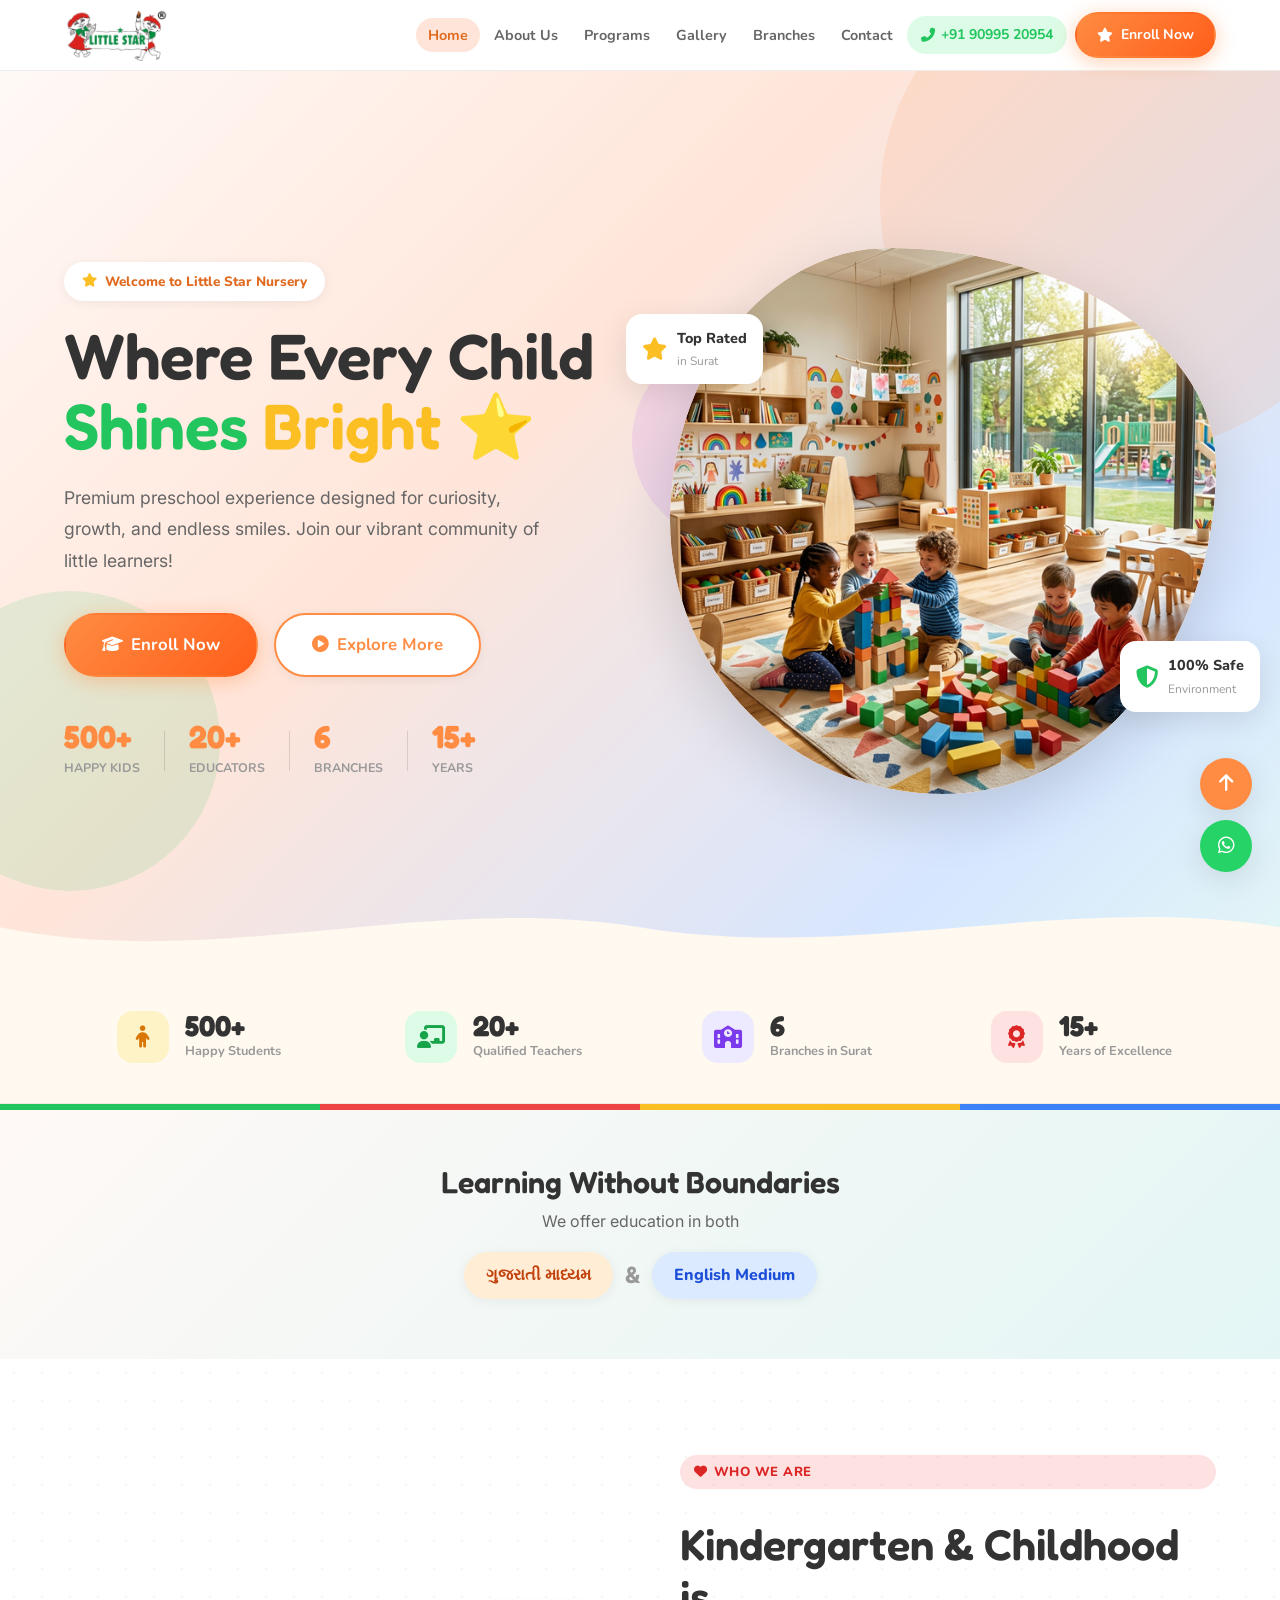
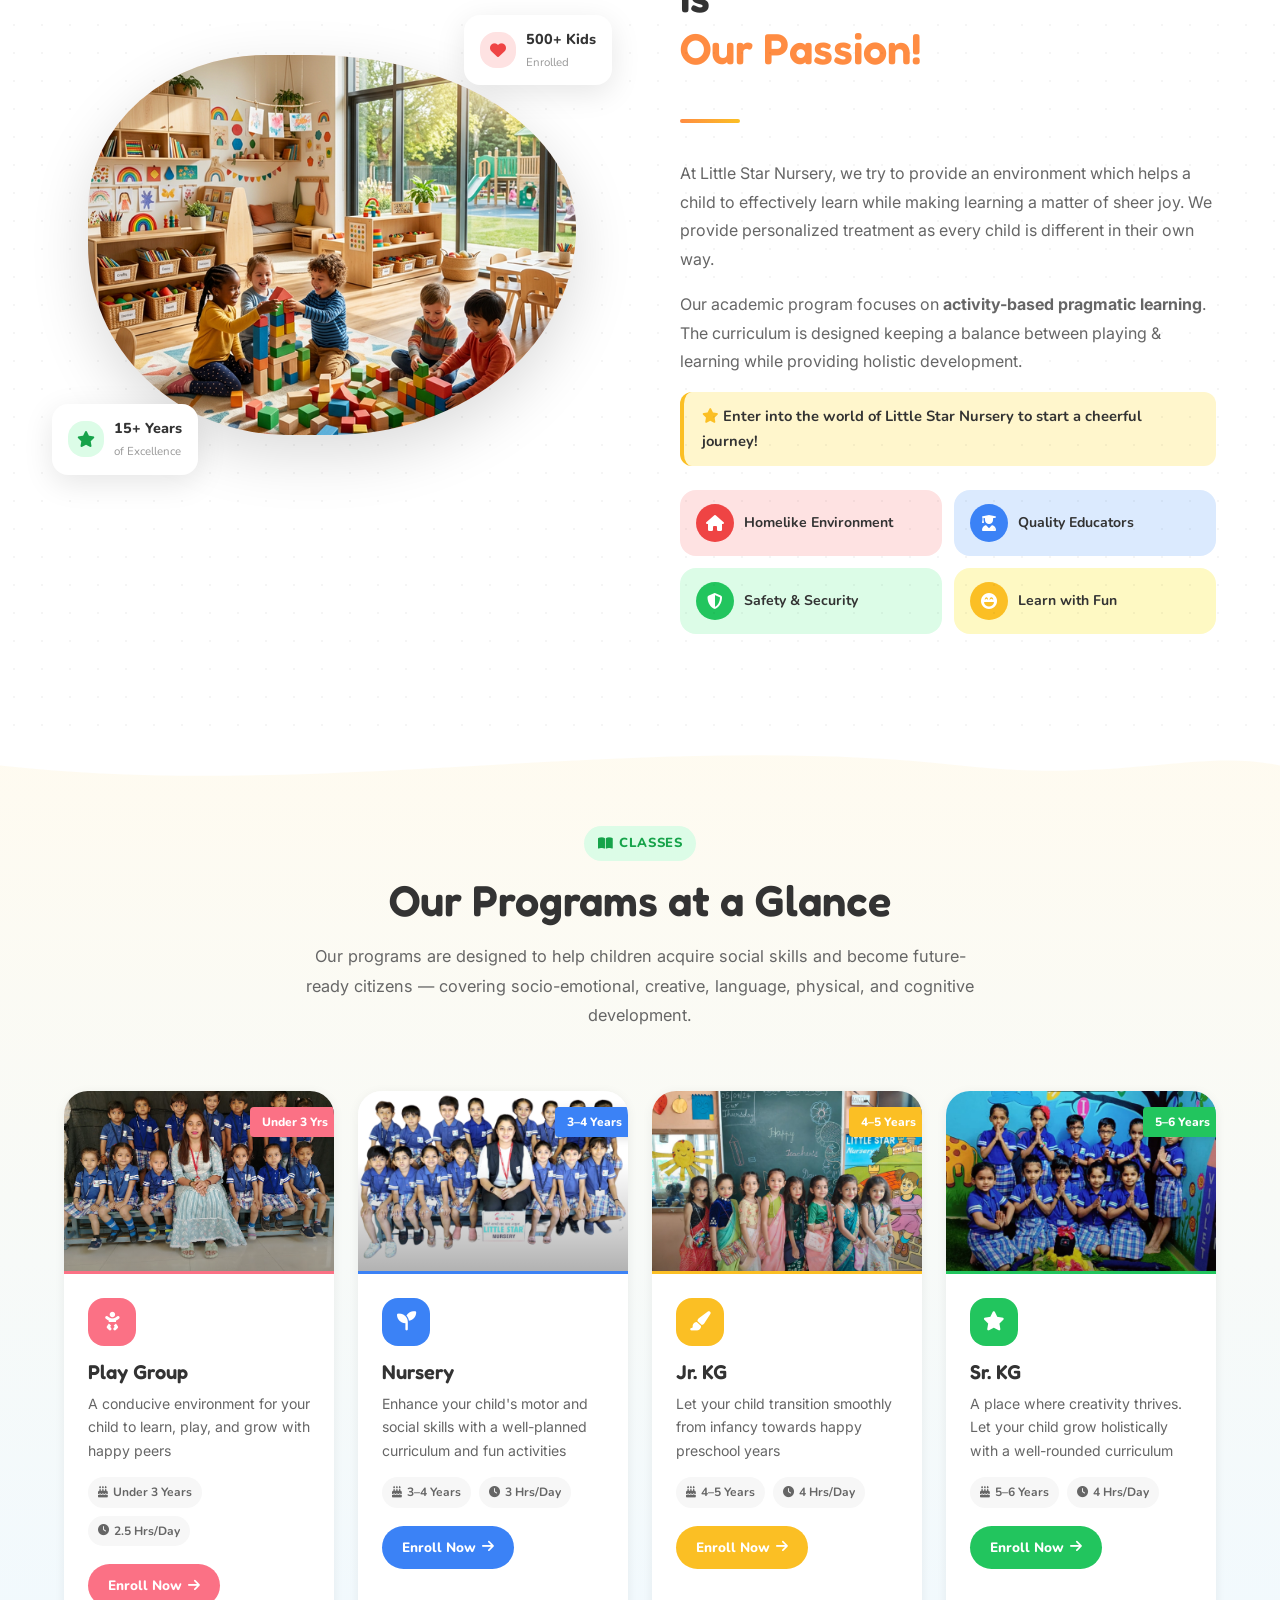
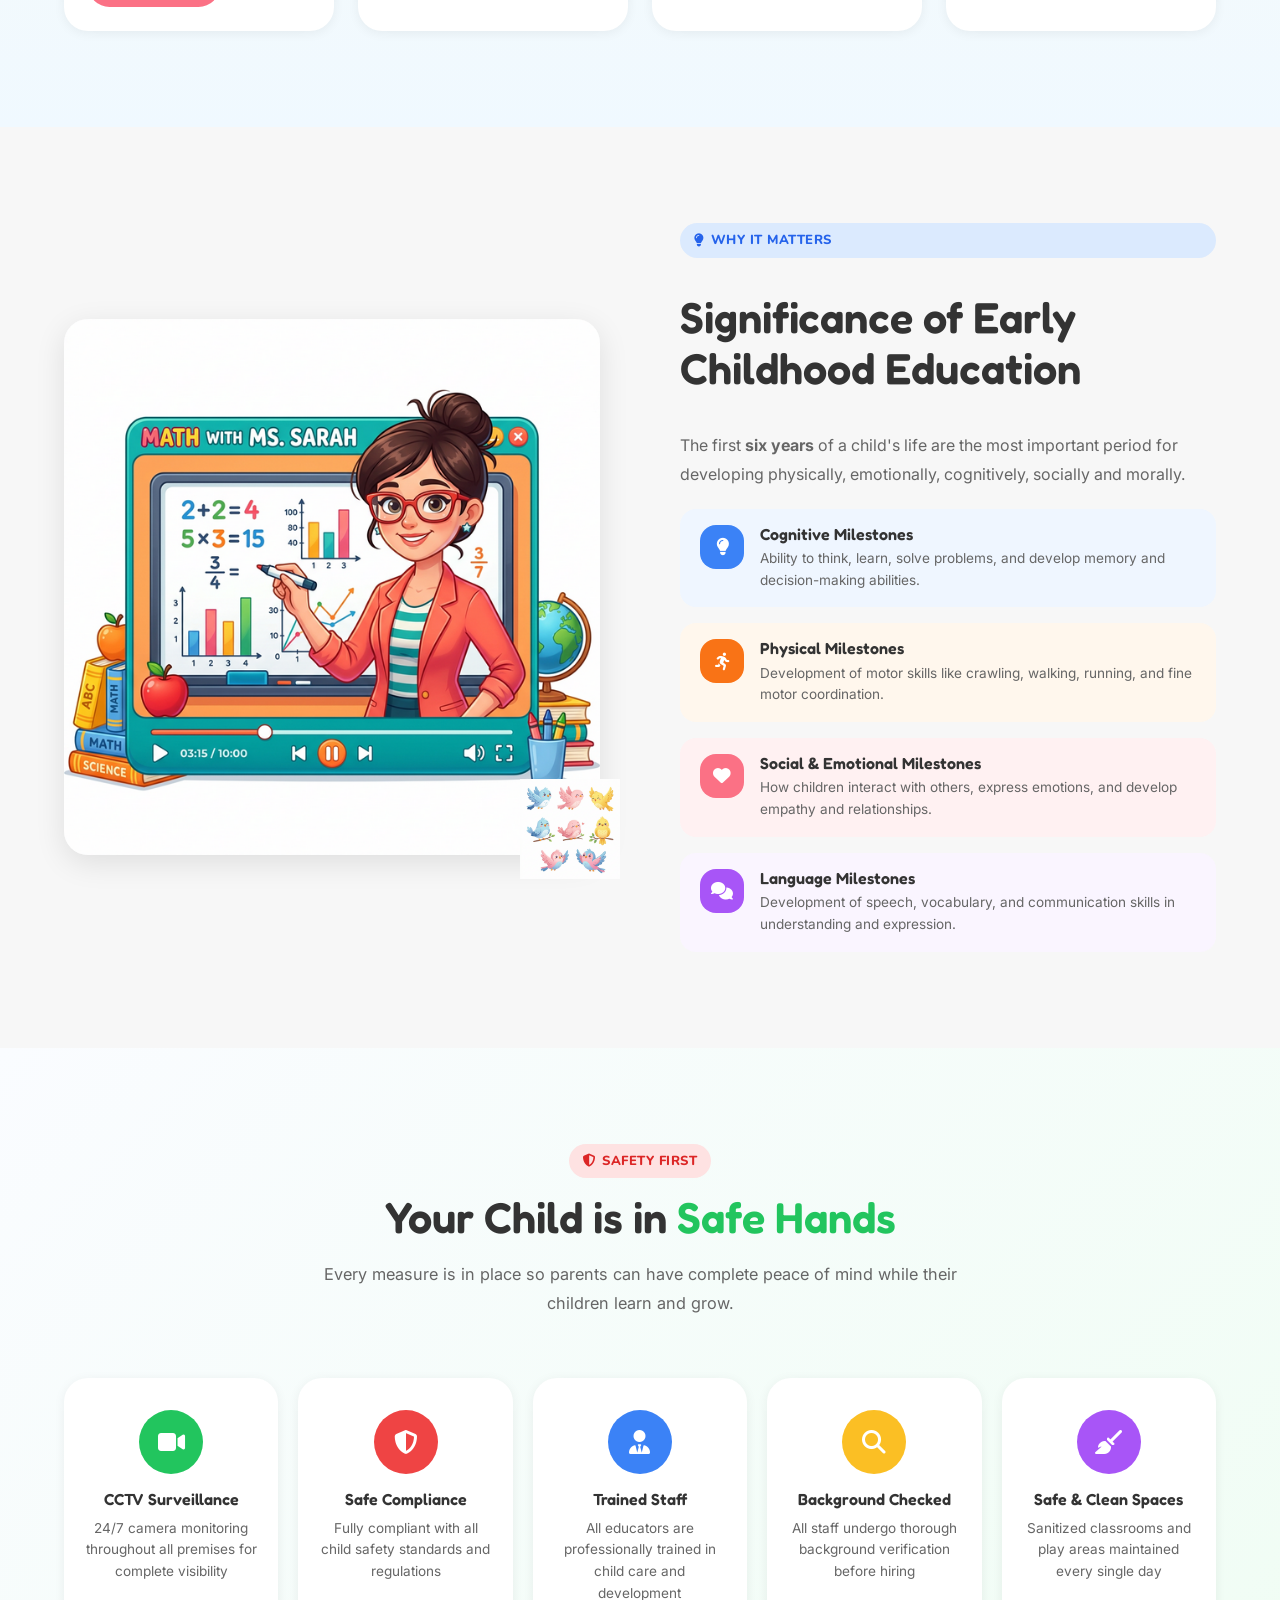
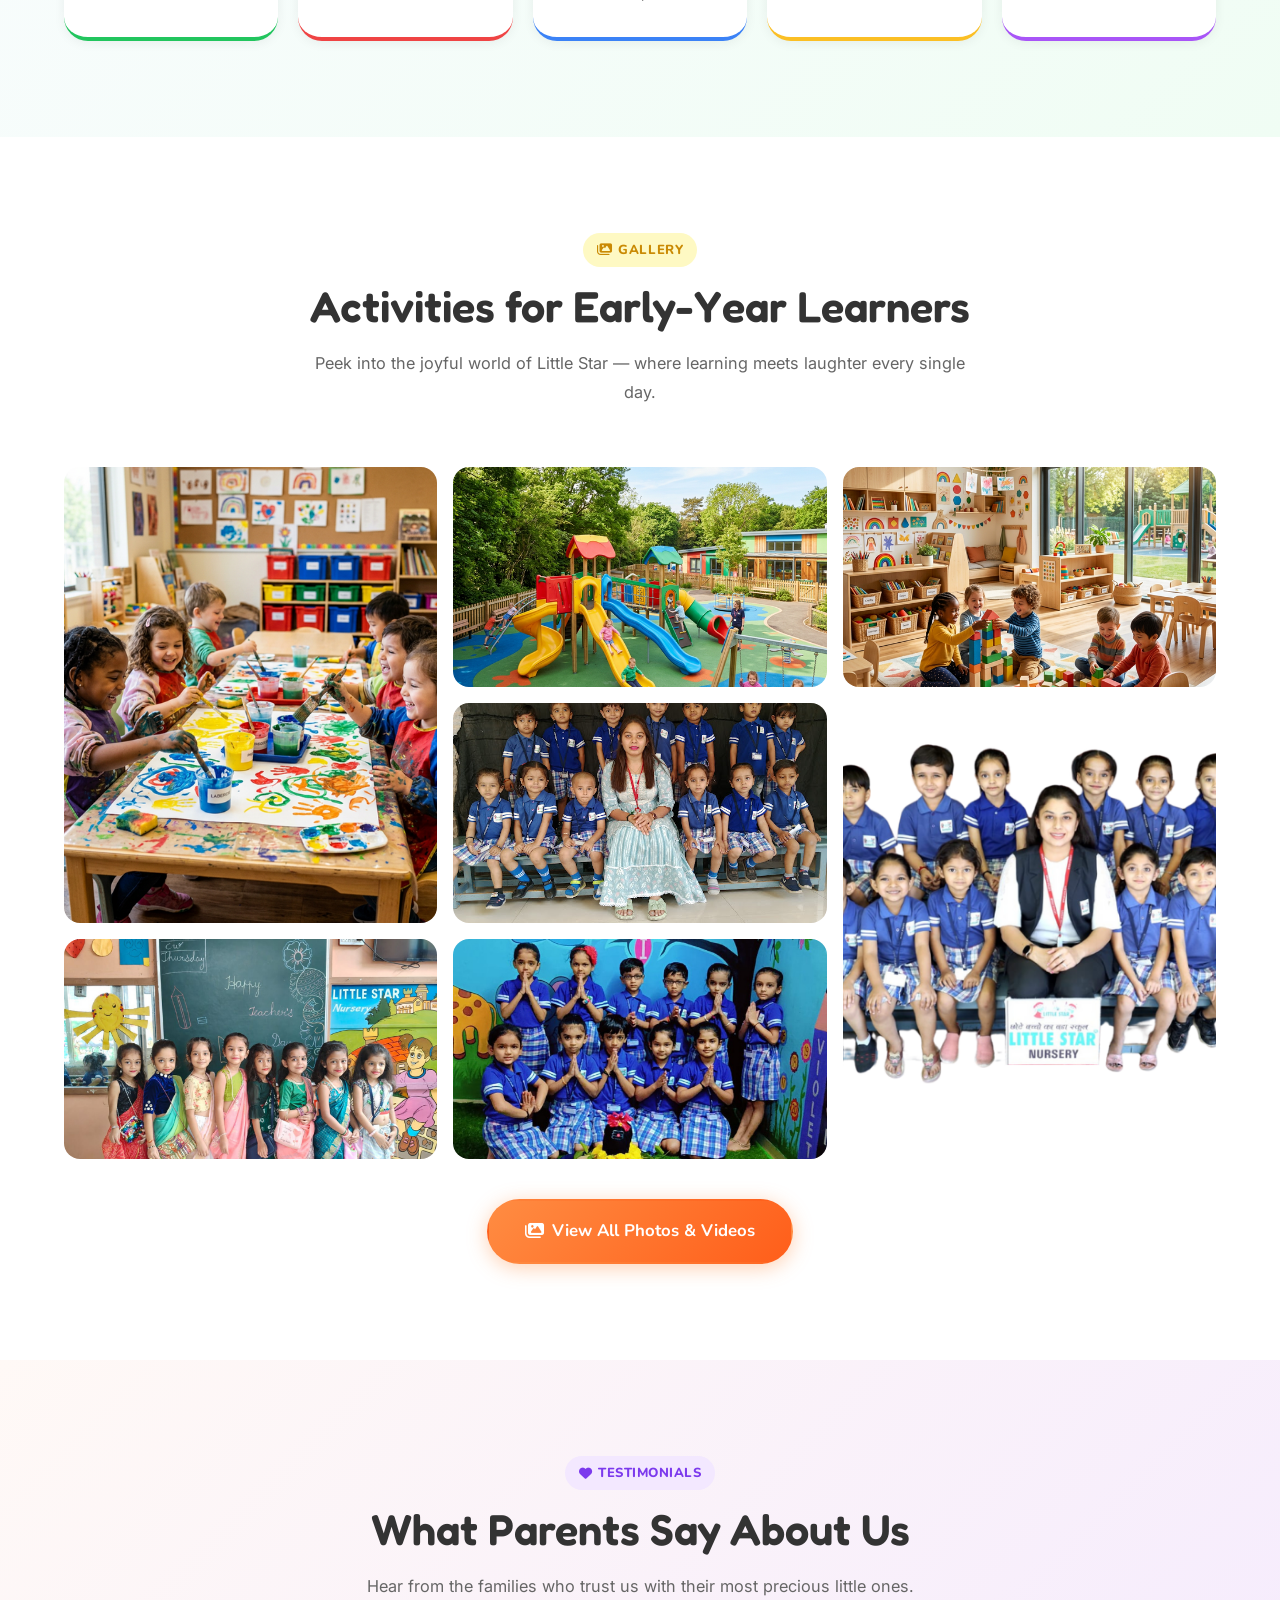
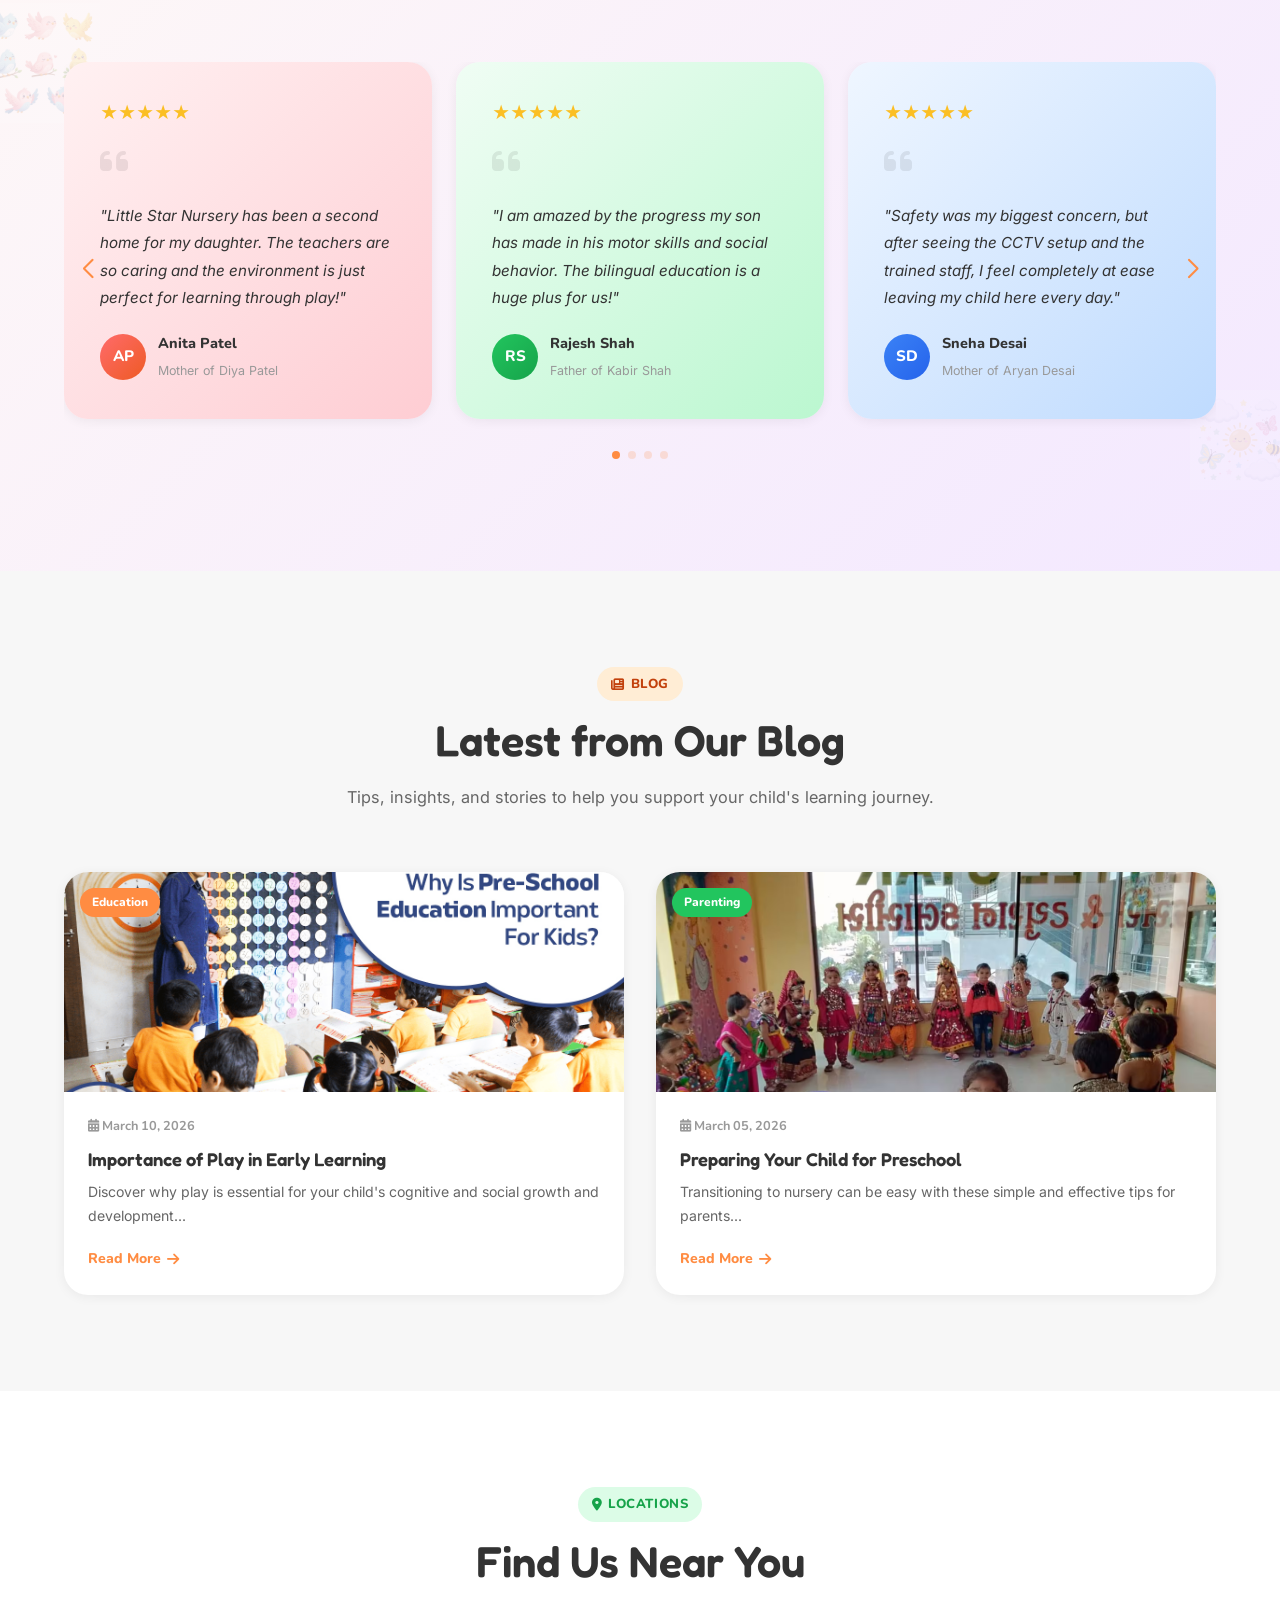
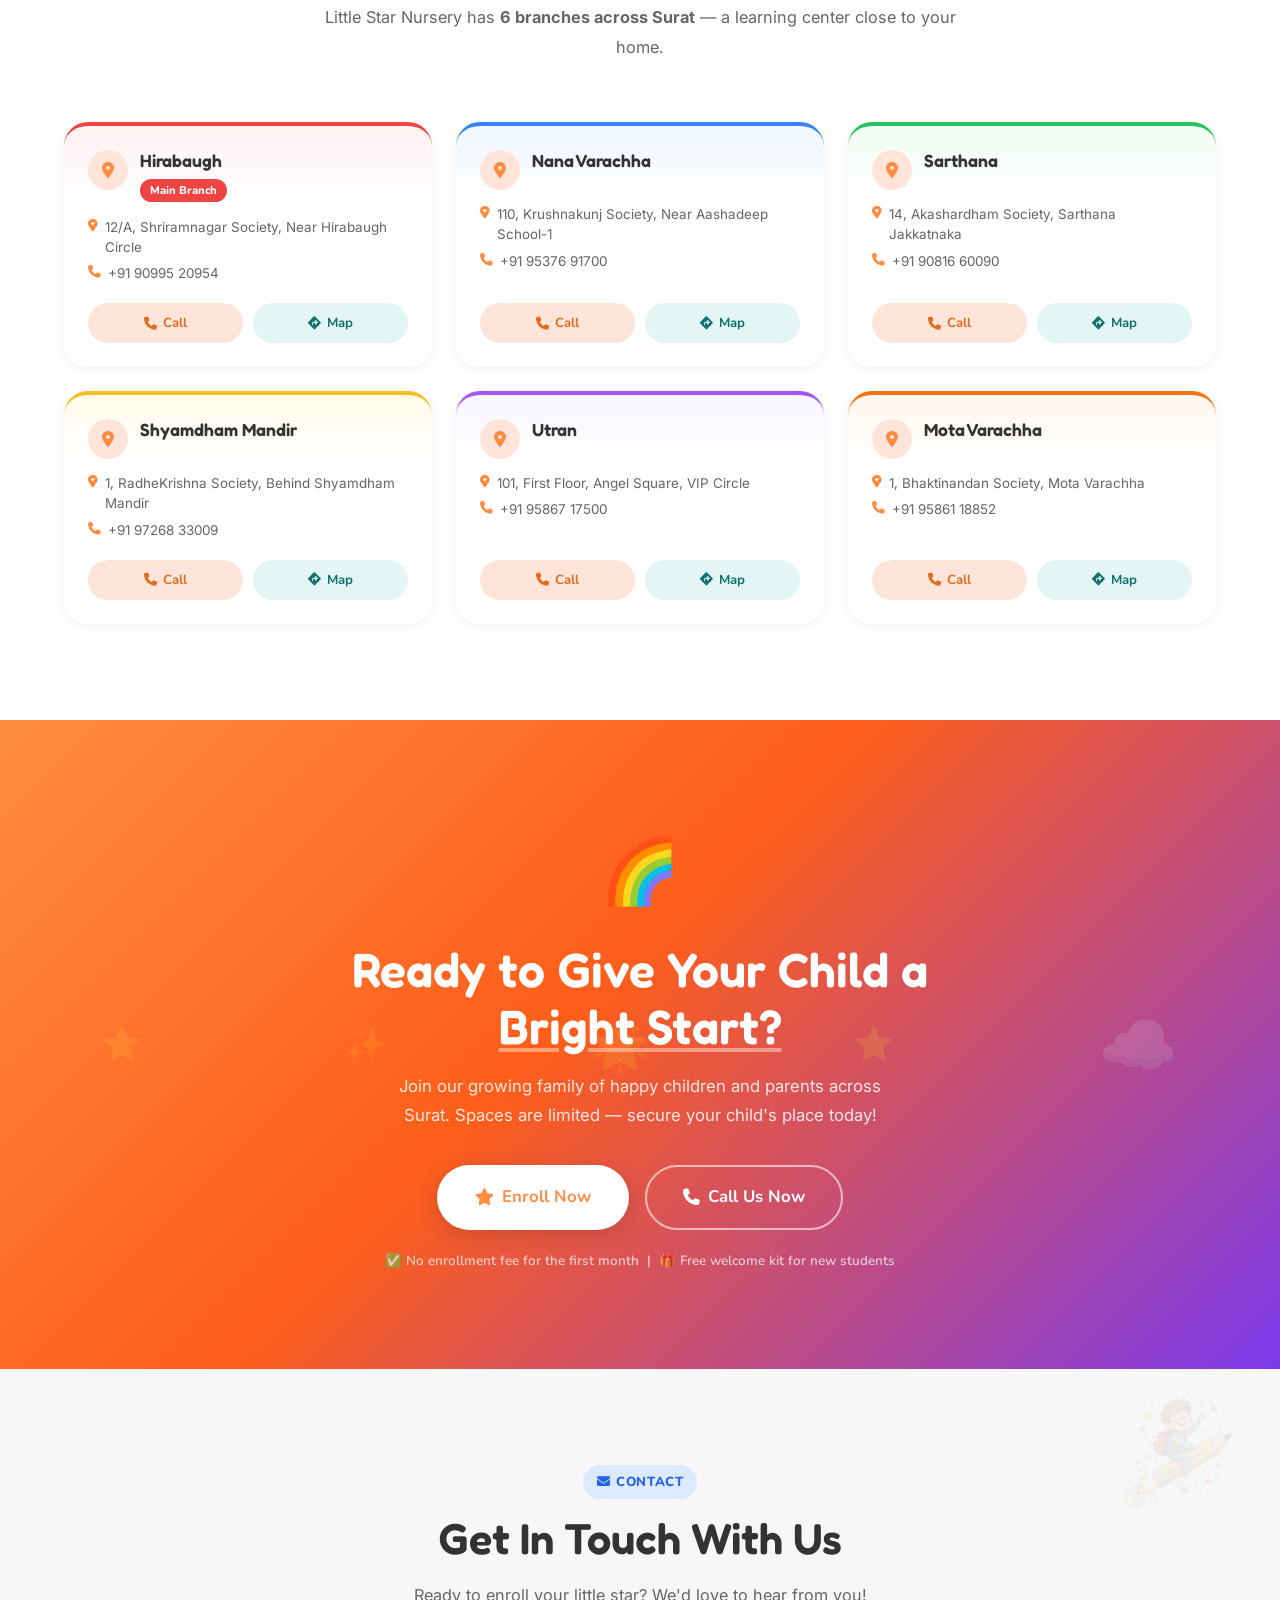
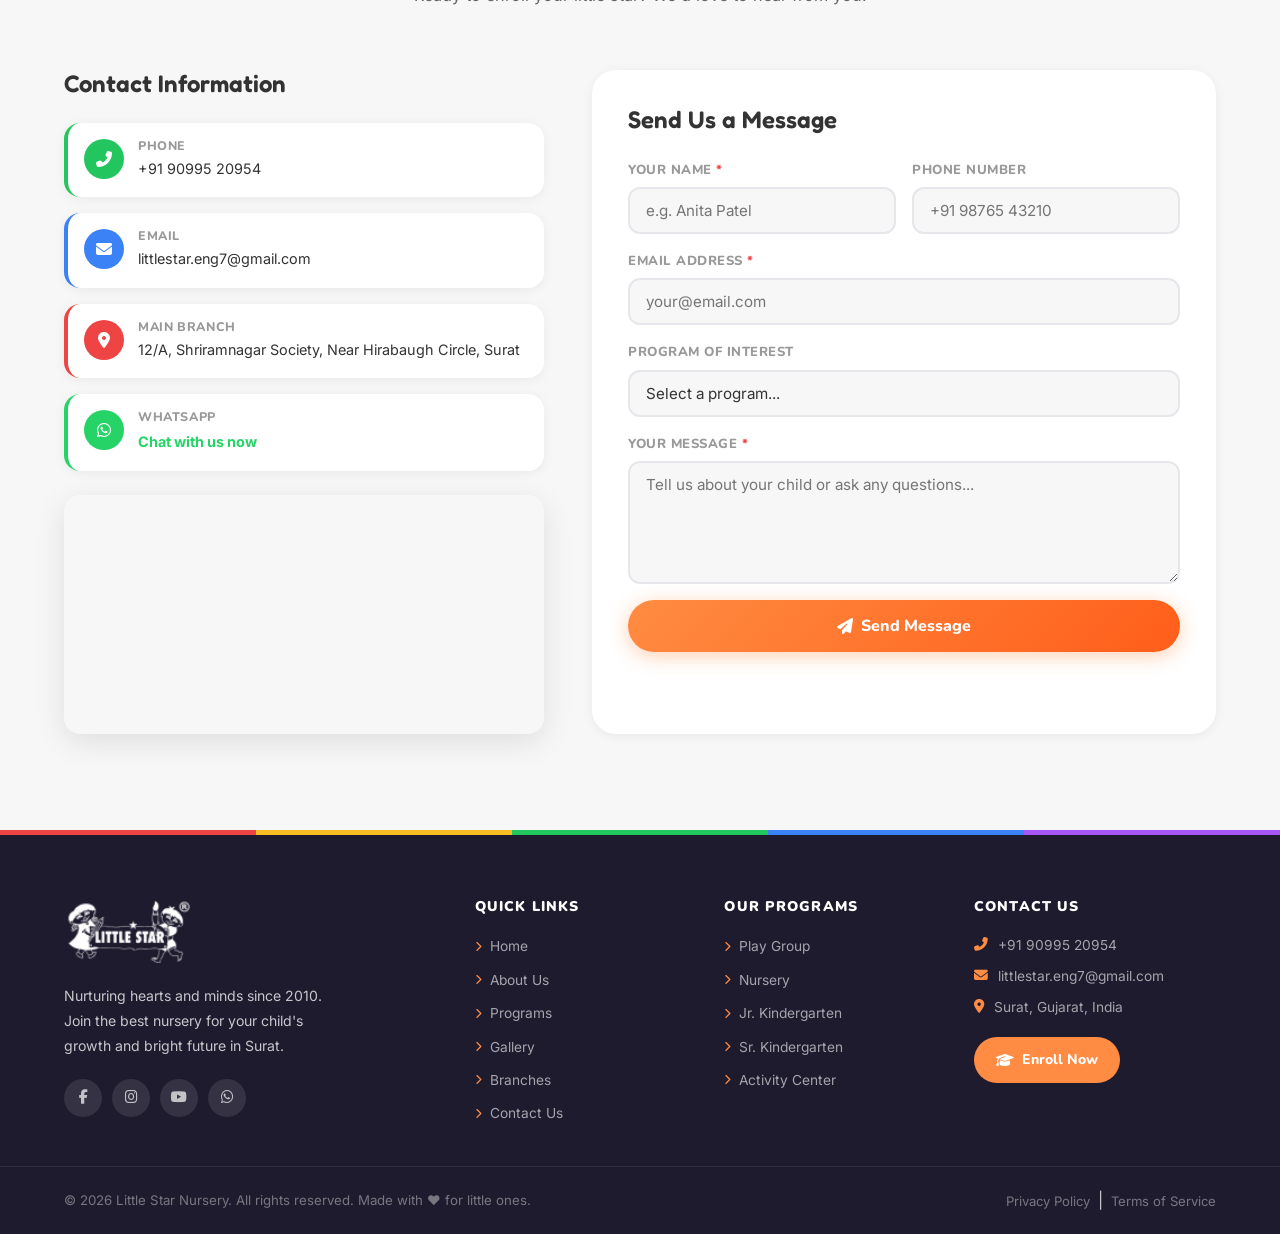
==== commit 2ca3f396: "gallery changes updated" ====
--- a/index.html
+++ b/index.html
@@ -30,7 +30,7 @@
         <li><a href="#home" class="nav__link active">Home</a></li>
         <li><a href="#about" class="nav__link">About Us</a></li>
         <li><a href="#programs" class="nav__link">Programs</a></li>
-        <li><a href="#gallery" class="nav__link">Gallery</a></li>
+        <li><a href="gallery.html" class="nav__link">Gallery</a></li>
         <li><a href="#branches" class="nav__link">Branches</a></li>
         <li><a href="#contact" class="nav__link">Contact</a></li>
         <li>
@@ -505,6 +505,9 @@
             </div>
           </div>
         </div>
+        <div class="gallery-view-more text-center" data-aos="fade-up" style="margin-top: 40px;">
+          <a href="gallery.html" class="btn btn--primary btn--lg"><i class="fas fa-images"></i> View All Photos & Videos</a>
+        </div>
       </div>
     </section>
 
--- a/style.css
+++ b/style.css
@@ -2516,3 +2516,153 @@
     grid-template-columns: 1fr;
   }
 }
+
+/* ============================================
+   GALLERY PAGE SPECIFIC
+   ============================================ */
+.gallery-hero {
+  padding: 120px 0 80px;
+  background: linear-gradient(135deg, #fff9f6, #ffe5d9 40%, #e3f6f5 100%);
+  position: relative;
+  overflow: hidden;
+}
+.gallery-hero__title {
+  font-size: clamp(2.5rem, 5vw, 3.8rem);
+  margin-bottom: 16px;
+}
+.gallery-hero__sub {
+  max-width: 600px;
+  margin: 0 auto;
+  color: var(--text-light);
+  font-size: 1.1rem;
+}
+
+.gallery-page-section {
+  padding: 60px 0 100px;
+  background: white;
+}
+
+.gallery-filter-wrap {
+  display: flex;
+  justify-content: center;
+  gap: 12px;
+  margin-bottom: 48px;
+  flex-wrap: wrap;
+}
+.gallery-filter-btn {
+  padding: 12px 28px;
+  border-radius: var(--r-pill);
+  font-family: "Nunito", sans-serif;
+  font-weight: 800;
+  font-size: 0.95rem;
+  background: var(--gray-light);
+  color: var(--text-light);
+  transition: var(--tr);
+  cursor: pointer;
+  border: 2px solid transparent;
+}
+.gallery-filter-btn:hover {
+  background: var(--peach);
+  color: var(--primary-d);
+}
+.gallery-filter-btn.active {
+  background: var(--primary);
+  color: white;
+  box-shadow: 0 4px 15px rgba(255, 140, 66, 0.3);
+}
+
+.gallery-full-grid {
+  display: grid;
+  grid-template-columns: repeat(3, 1fr);
+  gap: 24px;
+}
+
+.gallery-item {
+  border-radius: var(--r-lg);
+  overflow: hidden;
+  position: relative;
+  box-shadow: var(--shadow-sm);
+  transition:
+    transform 0.3s ease,
+    opacity 0.3s ease;
+}
+.gi-inner {
+  position: relative;
+  aspect-ratio: 4/3;
+}
+.gi-inner img {
+  width: 100%;
+  height: 100%;
+  object-fit: cover;
+  transition: transform 0.5s var(--ease);
+}
+.gallery-item:hover .gi-inner img {
+  transform: scale(1.1);
+}
+
+.gi-overlay {
+  position: absolute;
+  inset: 0;
+  background: linear-gradient(180deg, transparent 40%, rgba(0, 0, 0, 0.8));
+  display: flex;
+  flex-direction: column;
+  justify-content: flex-end;
+  padding: 24px;
+  color: white;
+  opacity: 0;
+  transition: var(--tr);
+}
+.gallery-item:hover .gi-overlay {
+  opacity: 1;
+}
+
+.gi-tag {
+  align-self: flex-start;
+  padding: 4px 12px;
+  border-radius: var(--r-pill);
+  font-size: 0.75rem;
+  font-weight: 800;
+  margin-bottom: 10px;
+  font-family: "Nunito", sans-serif;
+}
+.tag-blue {
+  background: var(--blue);
+}
+.tag-orange {
+  background: var(--primary);
+}
+.tag-purple {
+  background: var(--purple);
+}
+
+.gi-video-badge {
+  position: absolute;
+  top: 16px;
+  right: 16px;
+  background: rgba(255, 255, 255, 0.9);
+  color: var(--red);
+  padding: 6px 14px;
+  border-radius: var(--r-pill);
+  font-size: 0.8rem;
+  font-weight: 800;
+  font-family: "Nunito", sans-serif;
+  display: flex;
+  align-items: center;
+  gap: 6px;
+  z-index: 5;
+  box-shadow: var(--shadow-sm);
+}
+
+@media (max-width: 991px) {
+  .gallery-full-grid {
+    grid-template-columns: repeat(2, 1fr);
+  }
+}
+@media (max-width: 576px) {
+  .gallery-full-grid {
+    grid-template-columns: 1fr;
+  }
+  .gallery-hero {
+    padding: 100px 0 60px;
+  }
+}
